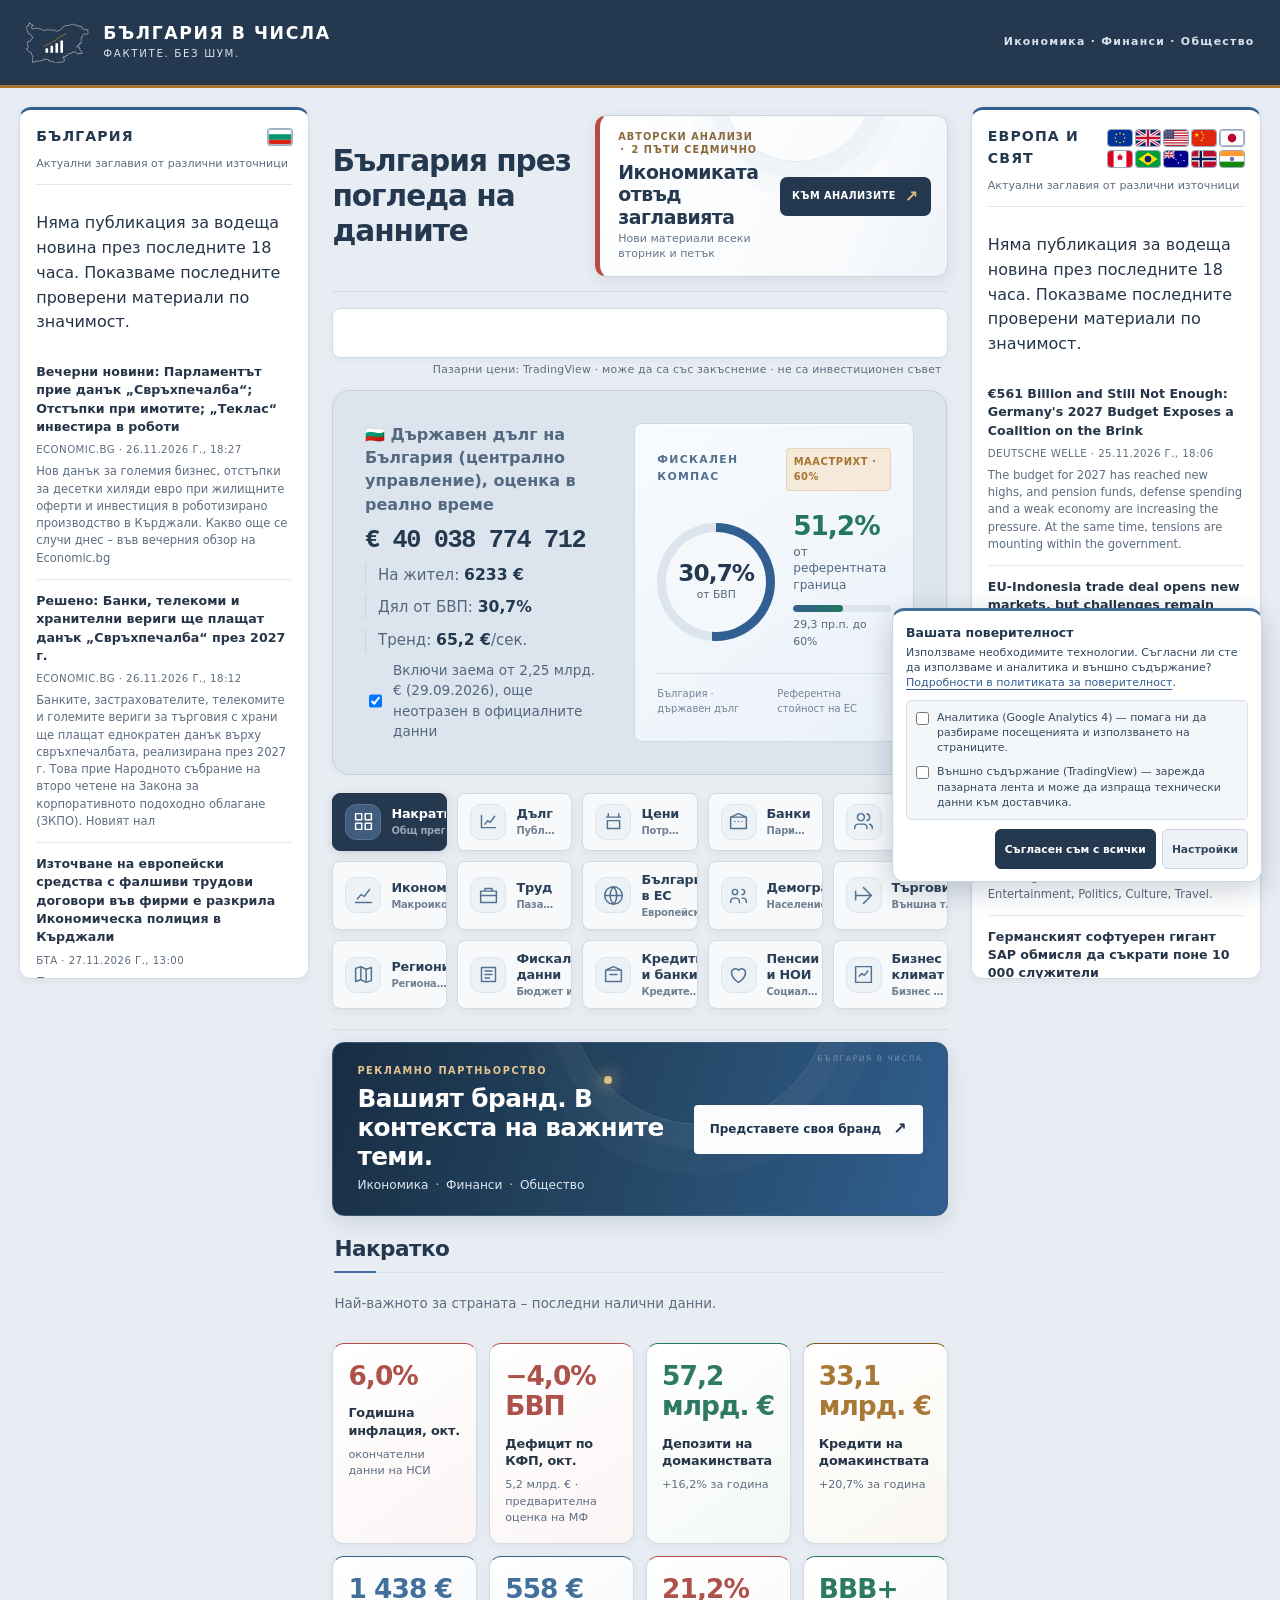
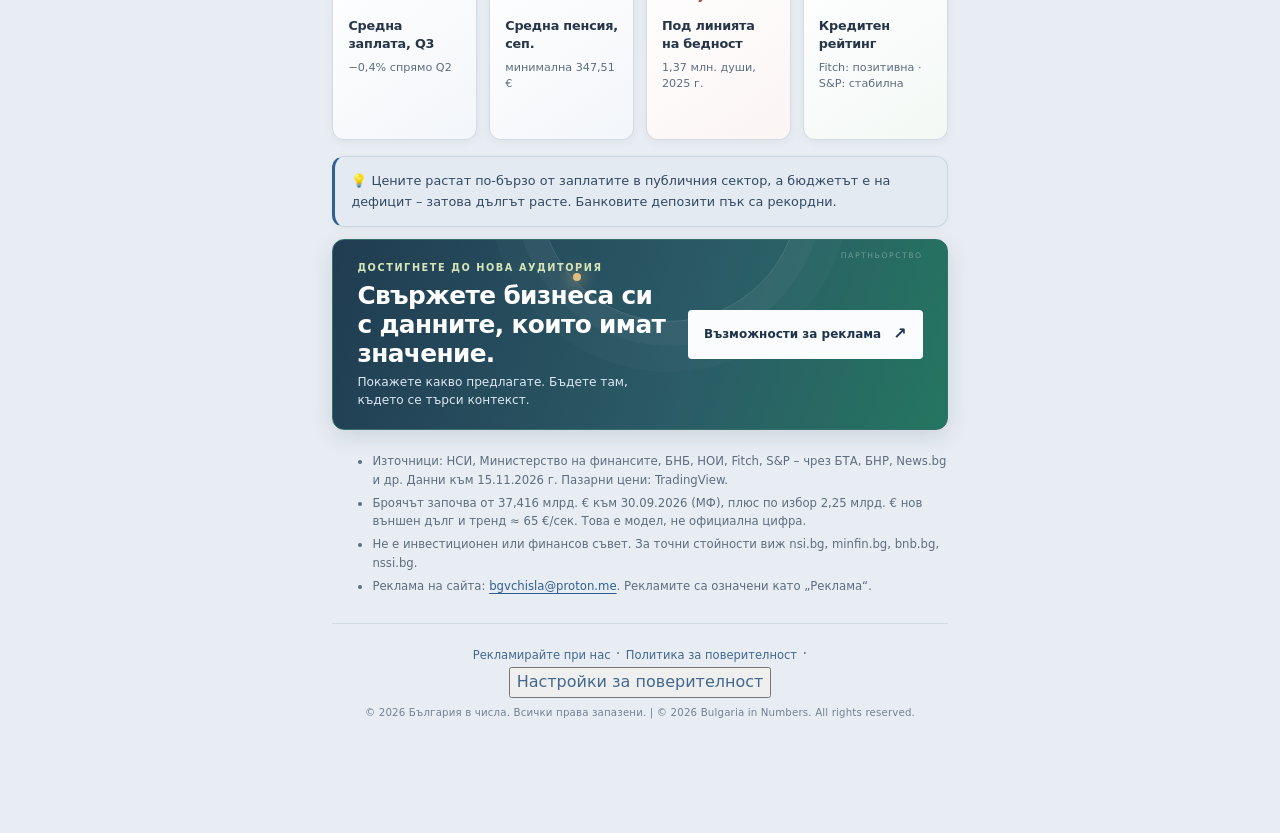
==== index.html @ 3cde9e62 "Link the full labour-market resource from the homepage" ====
<!DOCTYPE html>
<html lang="bg">
<head>
<meta charset="utf-8">
<meta name="viewport" content="width=device-width, initial-scale=1, viewport-fit=cover">
<title>България в числа | България през погледа на данните</title>
<meta name="description" content="България през погледа на данните. Икономика, финанси и общество — официални данни, тенденции и контекст.">
<meta name="robots" content="index, follow, max-image-preview:large">
<link rel="canonical" href="https://bgvchisla.com/">
<link rel="icon" type="image/svg+xml" href="/assets/favicon.svg">
<meta name="theme-color" content="#24384f">
<meta property="og:type" content="website">
<meta property="og:locale" content="bg_BG">
<meta property="og:site_name" content="България в числа">
<meta property="og:title" content="България през погледа на данните">
<meta property="og:description" content="Икономика · Финанси · Общество">
<meta property="og:url" content="https://bgvchisla.com/">
<meta name="twitter:card" content="summary">
<script type="application/ld+json">
{
  "@context": "https://schema.org",
  "@graph": [
    {
      "@type": "Organization",
      "@id": "https://bgvchisla.com/#organization",
      "name": "България в числа",
      "url": "https://bgvchisla.com/",
      "description": "Фактите. Без шум. Данни, тенденции и контекст за България."
    },
    {
      "@type": "WebSite",
      "@id": "https://bgvchisla.com/#website",
      "url": "https://bgvchisla.com/",
      "name": "България в числа",
      "description": "Фактите. Без шум. Данни, тенденции и контекст за България.",
      "inLanguage": "bg-BG",
      "publisher": {
        "@id": "https://bgvchisla.com/#organization"
      }
    },
    {
      "@type": "WebPage",
      "@id": "https://bgvchisla.com/#webpage",
      "url": "https://bgvchisla.com/",
      "name": "България през погледа на данните",
      "description": "Актуални данни за държавния дълг, бюджета, инфлацията, банките, доходите, пенсиите и демографията на България.",
      "inLanguage": "bg-BG",
      "isPartOf": {
        "@id": "https://bgvchisla.com/#website"
      }
    }
  ]
}
</script>
<style>
:root{--bg:#f5f6f8;--card:#fff;--tx:#14181f;--mu:#667085;--ac:#d92d20;--gr:#039855;--bl:#2f5bea;--am:#dc6803;--bd:#e4e7ec;box-sizing:border-box;padding-top:env(safe-area-inset-top,0px);padding-bottom:env(safe-area-inset-bottom,0px);color-scheme:light}
*{box-sizing:border-box}
html{scroll-padding-top:env(safe-area-inset-top,0px)}
body{margin:0;background:var(--bg);color:var(--tx);font-family:system-ui,-apple-system,"Segoe UI",Roboto,sans-serif;line-height:1.45}
body::before{content:"";position:fixed;inset:0 0 auto;height:env(safe-area-inset-top,0px);background:var(--bg);z-index:10}
main{max-width:1120px;margin:0 auto;padding:14px 14px 48px}
.hero{background:var(--card);border:1px solid var(--bd);border-radius:20px;padding:20px 14px;text-align:center}
.hero small{color:var(--mu);font-size:.8rem}
.hero .n{font-family:ui-monospace,Menlo,Consolas,monospace;font-size:clamp(1.6rem,8.5vw,4rem);font-weight:700;color:var(--ac);font-variant-numeric:tabular-nums;margin:6px 0;word-break:break-all}
.hero .r{display:flex;justify-content:center;gap:18px;flex-wrap:wrap;font-size:.8rem;color:var(--mu)}
.hero .r b{color:var(--tx)}
label.sw{display:flex;gap:8px;font-size:.74rem;color:var(--mu);margin-top:10px;text-align:left;justify-content:center}
nav{position:sticky;top:env(safe-area-inset-top,0px);z-index:11;background:var(--bg);padding:10px 0;display:flex;gap:6px;overflow-x:auto}
nav button{flex:1;min-width:max-content;border:1px solid var(--bd);background:var(--card);color:var(--mu);padding:9px 14px;border-radius:999px;font:inherit;font-size:.86rem;font-weight:600;cursor:pointer}
nav button.on{background:var(--tx);color:var(--bg);border-color:var(--tx)}
section{display:none}section.on{display:block}
h2{font-size:1.05rem;margin:20px 2px 4px}
p.h{color:var(--mu);font-size:.82rem;margin:0 2px 10px}
.g{display:grid;grid-template-columns:1fr 1fr;gap:10px}
.c{background:var(--card);border:1px solid var(--bd);border-radius:16px;padding:14px 12px}
.c .n{font-size:clamp(1.15rem,5.4vw,1.55rem);font-weight:750;font-variant-numeric:tabular-nums;line-height:1.15}
.c .l{font-size:.78rem;margin-top:5px}
.c .s{font-size:.68rem;color:var(--mu);margin-top:2px}
.ac .n{color:var(--ac)}.gr .n{color:var(--gr)}.bl .n{color:var(--bl)}.am .n{color:var(--am)}
.box{background:var(--card);border:1px solid var(--bd);border-radius:16px;padding:14px 12px;margin-top:10px}
.box h3{font-size:.86rem;margin:0 0 10px}
.hb{display:grid;grid-template-columns:minmax(90px,34%) 1fr auto;gap:8px;align-items:center;font-size:.78rem;margin:8px 0}
.hb .t{height:12px;background:var(--bd);border-radius:6px;overflow:hidden}
.hb .t i{display:block;height:100%;border-radius:6px}
.hb b{font-variant-numeric:tabular-nums;font-size:.78rem}
svg{width:100%;height:auto;display:block}
svg text{fill:var(--mu);font-size:11px;font-family:inherit}
.ln{fill:none;stroke-width:2.5}.ax{stroke:var(--bd);stroke-width:1}
.tw{overflow-x:auto}
table{border-collapse:collapse;width:100%;min-width:430px;font-size:.78rem;font-variant-numeric:tabular-nums}
th,td{padding:7px 6px;text-align:right;border-bottom:1px solid var(--bd);white-space:nowrap}
th:first-child,td:first-child{text-align:left}th{color:var(--mu);font-weight:600;font-size:.7rem}
tr:last-child td{border:0}
.up{color:var(--ac)}.dn{color:var(--gr)}
.don{display:flex;gap:16px;align-items:center}
.ring{width:112px;height:112px;border-radius:50%;flex:none;display:grid;place-items:center}
.ring span{background:var(--card);width:80px;height:80px;border-radius:50%;display:grid;place-items:center;font-weight:750;font-size:1.15rem}
.lg{font-size:.8rem;display:grid;gap:6px}
.dot{display:inline-block;width:9px;height:9px;border-radius:50%;margin-right:6px}
.tip{background:color-mix(in srgb,var(--bl) 10%,var(--card));border:1px solid var(--bd);border-radius:14px;padding:11px 12px;font-size:.8rem;margin-top:10px}
.src{color:var(--mu);font-size:.72rem;margin-top:22px}
.src li{margin:4px 0}
.mt{margin-top:10px}
.ad{margin:12px 0;text-align:center}.ad>small{display:block;max-width:980px;margin:0 auto 5px;text-align:left;font-size:.59rem;font-weight:750;color:var(--mu);letter-spacing:.12em;text-transform:uppercase}.ad>a{display:flex;align-items:center;justify-content:center;width:100%;max-width:980px;min-height:76px;margin:0 auto;border-radius:10px;border:1px solid var(--bd);background:var(--card);color:var(--mu);font-size:.82rem;text-decoration:none;padding:6px;overflow:hidden;transition:transform .22s ease,box-shadow .22s ease,border-color .22s ease}.ad>a:hover{transform:translateY(-2px);box-shadow:0 8px 20px #24384f14;border-color:#9aafc5}.ad>a:focus-visible{outline:3px solid var(--am);outline-offset:3px}.ad>a.f{border:0;padding:0;min-height:0}.ad img{display:block;width:100%;height:auto}.ad-motion{position:relative;isolation:isolate;overflow:hidden;max-width:980px;min-height:112px;margin:0 auto;padding:20px 24px;display:flex;align-items:center;justify-content:space-between;gap:20px;text-align:left;border:1px solid #385775;border-radius:12px;background:linear-gradient(108deg,#182d43 0%,#254866 52%,#315f91 100%);color:#fff;box-shadow:0 7px 22px rgba(26,48,72,.13)}.ad-motion-copy{position:relative;z-index:2;display:grid;gap:6px;max-width:660px}.ad-motion .ad-kicker{font-size:.61rem;font-weight:850;letter-spacing:.16em;color:#e4c38e}.ad-motion-copy strong{font-size:clamp(1.05rem,2.25vw,1.55rem);font-weight:800;line-height:1.17;letter-spacing:-.025em;color:#fff}.ad-motion .ad-sub{font-size:.76rem;line-height:1.45;color:#dce7f1}.ad-motion .ad-sub i{font-style:normal;color:#e4c38e;padding:0 3px}.ad-motion-cta{position:relative;z-index:3;flex:none;display:inline-flex;align-items:center;gap:12px;padding:12px 16px;border-radius:7px;background:#e0bd82;color:#1d344b!important;text-decoration:none;font-size:.75rem;font-weight:850;white-space:nowrap;transition:transform .2s ease,background .2s ease,box-shadow .2s ease}.ad-motion-cta:hover{transform:translateY(-2px);background:#f0d4a5;box-shadow:0 5px 16px #08182755}.ad-motion-cta b{font-size:1rem}.ad-motion-tag{position:absolute;right:24px;top:10px;font-size:.48rem;letter-spacing:.2em;color:#ffffff55}.ad-orbit{position:absolute;z-index:0;width:260px;height:260px;right:19%;top:-178px;border:1px solid #ffffff24;border-radius:50%;box-shadow:0 0 0 24px #ffffff08,0 0 0 50px #ffffff05;animation:ad-orbit 18s linear infinite}.ad-orbit:after{content:"";position:absolute;width:8px;height:8px;left:33px;bottom:40px;border-radius:50%;background:#e0bd82;box-shadow:0 0 15px 4px #e0bd8266}.ad-sweep{position:absolute;z-index:1;top:-40%;bottom:-40%;left:-35%;width:18%;transform:skewX(-22deg);background:linear-gradient(90deg,transparent,#ffffff0c,transparent);animation:ad-sweep 8s ease-in-out infinite}.ad-motion-alt{background:linear-gradient(108deg,#203c51 0%,#2b5b67 58%,#24765f 100%);border-color:#376f6d}.ad-motion-alt .ad-orbit{right:24%;animation-duration:22s}.ad-motion-alt .ad-kicker{color:#d6e5b9}@keyframes ad-orbit{to{transform:rotate(360deg)}}@keyframes ad-sweep{0%,18%{left:-35%}65%,100%{left:125%}}@media(max-width:639px){.ad-motion{min-height:0;padding:17px 16px;display:grid;gap:13px}.ad-motion-copy{gap:7px}.ad-motion-copy strong{font-size:1.13rem;max-width:34ch}.ad-motion-cta{justify-self:start;padding:11px 13px}.ad-motion-tag{right:14px;top:8px;font-size:.42rem}.ad-orbit{right:-95px;top:-185px}}@media(prefers-reduced-motion:reduce){.ad-orbit,.ad-sweep{animation:none!important}.ad-motion-cta{transition:none!important}}.ad-fallback{max-width:980px;min-height:76px;margin:0 auto;padding:12px 18px;display:flex;align-items:center;justify-content:space-between;gap:16px;text-align:left;border:1px solid #c7d4e2;border-radius:10px;background:linear-gradient(105deg,#24384f,#315f91);color:#fff}.ad-fallback .ad-kicker{display:block;font-size:.58rem;font-weight:800;letter-spacing:.13em;color:#e0bd82}.ad-fallback strong{font-size:clamp(.84rem,1.8vw,1.08rem);line-height:1.25}.ad-fallback a{flex:none;padding:10px 13px;border-radius:7px;background:#d8b477;color:#24384f;text-decoration:none;font-size:.73rem;font-weight:800}.ad-fallback a:focus-visible{outline:3px solid #fff;outline-offset:3px}.ad-placeholder{position:relative;isolation:isolate;display:grid!important;grid-template-columns:minmax(0,1fr) auto;gap:18px;align-items:center;text-align:left;min-height:126px!important;padding:22px 28px!important;border:1px solid #c7d4e2!important;border-radius:14px!important;background:linear-gradient(112deg,#24384f 0%,#315f91 72%,#416f9d 100%)!important;color:#fff!important;box-shadow:0 8px 24px #24384f16}.ad-placeholder:before{content:"";position:absolute;z-index:-1;width:210px;height:210px;right:18%;top:-112px;border:1px solid #ffffff25;border-radius:50%;box-shadow:0 0 0 24px #ffffff08,0 0 0 48px #ffffff06}.ad-copy{display:grid;gap:7px;max-width:680px}.ad-kicker{font-size:.64rem;font-weight:800;letter-spacing:.14em;text-transform:uppercase;color:#d9bb88}.ad-title{font-size:clamp(1.02rem,2.4vw,1.48rem);line-height:1.2;font-weight:800;letter-spacing:-.025em;color:#fff}.ad-description{font-size:.8rem;line-height:1.5;color:#e1e9f2}.ad-cta{display:inline-flex;align-items:center;justify-content:center;gap:9px;min-height:42px;padding:0 17px;border-radius:7px;background:#d8b477;color:#24384f;font-size:.76rem;font-weight:800;white-space:nowrap;transition:background .2s ease,transform .2s ease}.ad-placeholder:hover .ad-cta{background:#edcf9c;transform:translateX(2px)}.ad-cta:after{content:"→";font-size:1.05rem}.ad-placeholder:hover:before{transform:scale(1.08);transition:transform .5s ease}@media(max-width:639px){.ad{margin:10px 0}.ad-fallback{min-height:0;padding:12px;display:grid;grid-template-columns:1fr;gap:8px}.ad-fallback a{justify-self:start}.ad-placeholder{grid-template-columns:1fr;gap:13px;min-height:0!important;padding:19px 17px!important}.ad-cta{justify-self:start}.ad-placeholder:before{right:-70px;top:-140px}}@media(prefers-reduced-motion:reduce){.ad>a,.ad-cta,.ad-placeholder:before{transition:none!important}.ad>a:hover{transform:none}}
#mk{margin:0 0 12px}
#mk-tape{border:1px solid var(--bd);border-radius:14px;background:var(--card);overflow:hidden;min-height:50px}
#mk-tape .tradingview-widget-container{margin:0}
#mk-note{font-size:.66rem;color:var(--mu);margin:4px 6px 0;text-align:right}
@media (min-width:640px){.g{grid-template-columns:repeat(3,1fr)}.hero{padding:28px 20px}.c{padding:16px 14px}}
@media (min-width:960px){main{padding:24px 24px 64px}.g{grid-template-columns:repeat(4,1fr);gap:14px}#k1,#k4{grid-template-columns:repeat(3,1fr)}nav{justify-content:center}nav button{flex:none;padding:10px 22px}h2{font-size:1.25rem}section.on{display:grid;grid-template-columns:1fr 1fr;gap:14px;align-items:start}section.on>h2,section.on>p.h,section.on>.g,section.on>.tip,section.on>.src,section.on>.wide,section.on>.box.tw{grid-column:1/-1}section.on>.box,section.on>.tip,section.on>.mt{margin-top:0}}

/* Новинарски колони */
.dashboard-grid{display:grid;grid-template-columns:minmax(210px,1fr) minmax(620px,1120px) minmax(210px,1fr);gap:14px;align-items:start;max-width:1720px;margin:0 auto;padding:14px}
#site-content{min-width:0}
.news-panel{background:var(--card);border:1px solid var(--bd);border-radius:16px;padding:12px;min-width:0}
.news-panel h2{margin:2px 0 4px;font-size:1rem}
.news-intro,.news-updated{font-size:.7rem;color:var(--mu);margin:0 0 10px}
.news-list{display:grid;gap:10px}
.news-item{border-bottom:1px solid var(--bd);padding:0 0 10px}
.news-item:last-child{border:0;padding-bottom:0}
.news-item a{color:var(--tx);font-size:.82rem;font-weight:650;text-decoration:none}
.news-item a:hover{text-decoration:underline}
.news-meta{font-size:.66rem;color:var(--mu);margin-top:4px}
.news-summary{font-size:.73rem;color:var(--mu);margin:5px 0 0}
.news-empty{font-size:.78rem;color:var(--mu)}
#news-mobile{display:block}
@media(max-width:1199px){.dashboard-grid{display:block;max-width:1120px;padding:0 14px}.news-side{display:none}#news-mobile{display:block}.news-panel{margin:12px 0}}
@media(min-width:1200px){main{max-width:none;margin:0;padding:0}.dashboard-grid{padding-top:14px}.news-panel{position:sticky;top:12px;max-height:calc(100vh - 24px);overflow:auto}#site-content main{max-width:1120px;margin:0 auto;padding:0 14px 48px}}

/* Редизайн: балансирана светла редакционна палитра */
:root{--bg:#f4f6f8;--card:#fff;--tx:#263445;--mu:#718096;--ac:#bd514b;--gr:#32866a;--bl:#58779e;--am:#b58a4c;--bd:#e1e6eb}
body{background:#f4f6f8;color:var(--tx);font-family:Inter,ui-sans-serif,system-ui,-apple-system,"Segoe UI",sans-serif}
.dashboard-grid{max-width:1900px;grid-template-columns:minmax(245px,290px) minmax(620px,1120px) minmax(245px,290px);gap:22px;padding:0 22px 36px}
.masthead{grid-column:1/-1;display:flex;align-items:center;justify-content:space-between;gap:16px;padding:17px 24px;margin:0 -22px;background:#e7edf3;color:#26384d;border-bottom:2px solid #bd514b}
.masthead-brand{display:flex;align-items:center;gap:12px}
.brand-mark{display:grid;place-items:center;width:42px;height:42px;border:1px solid #c5d0dc;border-radius:8px;color:#31465e;font-family:Georgia,serif;font-size:1.8rem;font-weight:700}
.masthead-brand strong{display:block;font-size:.94rem;letter-spacing:.14em}
.masthead-brand small{display:block;color:#718096;font-size:.62rem;letter-spacing:.17em;margin-top:3px}
.masthead-note{font-size:.68rem;letter-spacing:.18em;color:#718096;font-weight:700}
#site-content main{max-width:1120px;padding:0 4px 54px}
#mk-tape{border-radius:4px;border-color:#d7dee8;box-shadow:0 1px 2px #1522380a}
#mk-note{letter-spacing:.02em}
.hero{border:0;border-radius:5px;background:#e8eef4;color:#26384d;padding:30px 24px;text-align:left;box-shadow:0 3px 12px #25364b0a;border:1px solid #dce4ec}
.hero small,.hero .r{color:#687b91}
.hero .r b{color:#26384d}
.hero .n{color:#26384d;font-size:clamp(2.1rem,5vw,3.7rem);letter-spacing:-.045em;margin:12px 0}
.hero .r{justify-content:flex-start;gap:24px}
.hero .r span{border-left:1px solid #c8d3df;padding-left:12px}
label.sw{justify-content:flex-start;color:#687b91}
nav{background:#f4f6f8;border-bottom:1px solid #e1e6eb;padding:12px 0 10px}
nav button{border-radius:4px;background:transparent;border-color:transparent;color:#58677b;padding:10px 15px}
nav button.on{background:#dce6ef;color:#2c435d;border-color:#cbd7e3}
h2{font-size:1.18rem;letter-spacing:-.02em;color:#344b65}
section.on{gap:16px}
.c,.box,.tip{border-radius:5px;box-shadow:0 2px 8px #15223808}
.c{padding:17px 15px;border-color:#e1e6ed}
.c .n{letter-spacing:-.035em}
.box{padding:17px 16px;border-color:#e1e6ed}
.box h3{font-size:.9rem;color:#25364c}
.tip{border-left:3px solid var(--bl);background:#edf2f6;border-color:#dce5ed}
.ad a{border-radius:4px}
.news-panel{border:0;border-top:3px solid #8da2b8;border-radius:4px;padding:17px 16px;background:#fff;box-shadow:0 4px 16px #1522380a}
.news-panel h2{font-size:.88rem;text-transform:uppercase;letter-spacing:.12em;color:#344b65;margin:0 0 7px}
.news-intro{border-bottom:1px solid #e2e7ed;padding-bottom:12px;font-size:.69rem}
.news-list{gap:0}
.news-item{padding:12px 0;border-bottom:1px solid #e8ecf1}
.news-item:first-child{padding-top:5px}
.news-item:first-child a{font-size:.94rem;line-height:1.35;font-weight:750;color:#14243a}
.news-item a{display:block;font-size:.79rem;line-height:1.45;font-weight:650;color:#26364b}
.news-item a:hover{color:#a94b46;text-decoration:none}
.news-meta{font-size:.64rem;text-transform:uppercase;letter-spacing:.04em;color:#8290a2;margin-top:6px}
.news-summary{font-size:.72rem;line-height:1.5}
.news-panel .news-item.news-lead:before{content:"ВОДЕЩА НОВИНА";display:block;color:#b12f2b;font-size:.57rem;font-weight:800;letter-spacing:.13em;margin:0 0 6px}
.src{line-height:1.6}
@media(min-width:1200px){
 .dashboard-grid{align-items:start}
 .news-panel{top:14px;max-height:calc(100vh - 28px);overflow:auto}
 #site-content main{padding:0 4px 54px}
}
@media(max-width:1199px){
 .dashboard-grid{padding:0 14px 28px}
 .masthead{margin:0 -14px;padding:15px 18px}
 .news-panel{margin:12px 0}
 #site-content main{padding:0 0 36px}
}
@media(max-width:639px){
 .masthead{padding:12px 14px}
 .masthead-brand strong{font-size:.78rem}
 .masthead-brand small{font-size:.53rem}
 .masthead-note{display:none}
 .hero{padding:22px 17px}
 .hero .r{gap:10px 16px}
 .hero .r span{font-size:.72rem}
 nav{gap:4px}
 nav button{padding:9px 12px;font-size:.8rem}
 .news-panel{padding:14px}
}


/* Финална балансирана палитра: средни графитено-сини тонове */
:root{
 --bg:#e9edf2;
 --card:#f7f9fb;
 --tx:#263548;
 --mu:#64758a;
 --ac:#b94f4a;
 --gr:#287b62;
 --bl:#496f9b;
 --am:#a97835;
 --bd:#d2dae4;
 color-scheme:light;
}
body{background:var(--bg);color:var(--tx)}
nav{background:var(--bg);border-bottom-color:#d2dae4}
nav button{background:#e2e8ef;color:#52647a;border-color:#d0d9e4}
nav button.on{background:#34485f;color:#f7f9fb;border-color:#34485f}
.masthead{background:#dbe3ec;color:#26384d;border-bottom-color:#a94e4a}
.brand-mark{background:#e8edf3;border-color:#b9c6d4;color:#344b65}
.hero{background:#dfe7ef;border-color:#c8d3df;color:#26384d}
.hero small,.hero .r,label.sw{color:#5e7188}
.hero .n{color:#263f5b}
.hero .r b{color:#26384d}
.c{background:#f0f3f7;border-color:#d4dce6;box-shadow:0 2px 7px #26384b12}
.box{background:#f7f9fb;border-color:#d4dce6;box-shadow:0 2px 7px #26384b10}
.tip{background:#e4ebf2;border-color:#cbd6e2;color:#34485f}
.news-panel{background:#f1f4f7;border:1px solid #d0d9e3;border-top:3px solid #7188a2;box-shadow:0 3px 12px #26384b12}
.news-item{border-bottom-color:#d9e0e8}
.news-item:first-child a{color:#1f3045}
.news-item a{color:#2c4057}
.news-item a:hover{color:#a3413d}
.news-meta,.news-intro,.news-updated{color:#66788d}
#mk-tape{background:#f7f9fb;border-color:#cbd5e0}
.ad a{background:#f7f9fb;border-color:#cbd5e0}
.ring span{background:#f7f9fb}
@media(max-width:1199px){
 .news-panel{background:#f1f4f7}
}


/* Професионална редакционна палитра */
:root{
 --bg:#e8edf3;
 --card:#ffffff;
 --tx:#1f2d3d;
 --mu:#66778b;
 --ac:#b64b45;
 --gr:#24765f;
 --bl:#315f91;
 --am:#a8732e;
 --bd:#d5dee8;
 color-scheme:light;
}
body{background:var(--bg);color:var(--tx)}
.dashboard-grid{background:#e8edf3}
.masthead{background:#24384f;color:#f4f7fb;border-bottom:3px solid #a8732e}
.brand-mark{background:#f4f7fb;color:#24384f;border-color:#d8e0e9}
.masthead-brand small,.masthead-note{color:#c4d0de}
.hero{background:linear-gradient(135deg,#f9fbfd 0%,#e5edf5 100%);border:1px solid #cbd7e4;box-shadow:0 5px 18px #24384f12}
.hero .n{color:#203b5d}
nav{background:var(--bg);border-bottom-color:#cbd5e0}
nav button{background:#f7f9fc;color:#50647c;border:1px solid #cbd6e2}
nav button.on{background:#24384f;color:#fff;border-color:#24384f}
.c{background:#fff;border:1px solid #d7e0e9;box-shadow:0 3px 10px #24384f0d}
.box{background:#fbfcfe;border:1px solid #d5dee8;box-shadow:0 3px 10px #24384f0b}
.tip{background:#edf3f8;border:1px solid #d0dce8;border-left:4px solid #52799f;color:#334b64}
.news-panel{background:#fff;border:1px solid #d2dce7;border-top:4px solid #52799f;box-shadow:0 5px 18px #24384f12}
.news-panel h2{color:#24384f}
.news-item{border-bottom-color:#e5eaf0}
.news-item:first-child a{color:#172b43}
.news-item a{color:#2b4058}
.news-item a:hover{color:#a33f3a}
.news-meta,.news-intro,.news-updated{color:#718196}
.ad a{background:#fbfcfe;border-color:#cbd6e2;color:#687b90}
#mk-tape{background:#fff;border-color:#cbd6e2;box-shadow:0 2px 8px #24384f0d}
.ring span{background:#fff}
.news-heading{display:flex;align-items:center;justify-content:space-between;gap:10px}
.news-heading .flag{font-size:1.15rem;line-height:1;flex:none}
.flag-group{display:flex;align-items:center;gap:5px;white-space:nowrap;flex:none}
.flag-group span{font-size:1.02rem;line-height:1;display:inline-block}
.news-heading-mobile{margin-top:18px!important}
@media(max-width:639px){
 .flag-group{gap:4px}
 .flag-group span{font-size:.94rem}
 .news-heading .flag{font-size:1.08rem}
}


.flag-icon{display:inline-flex;align-items:center;justify-content:center;flex:none;width:24px;height:16px;line-height:0}
.flag-icon svg{display:block;width:24px;height:16px;border-radius:3px;box-shadow:0 0 0 1px #9aa9bc,0 1px 2px #172b4318;background:#f1f4f8}.flag-icon[title="Япония"] svg,.flag-icon[title="България"] svg{outline:1px solid #aeb9c8;outline-offset:-1px}
.flag-group{display:flex;align-items:center;gap:5px;white-space:nowrap;flex:none}
@media(max-width:639px){.flag-icon,.flag-icon svg{width:21px;height:14px}.flag-group{gap:4px}}


/* Флаговете при „Европа и свят“ в два подравнени реда */
.news-heading .flag-group{
 display:grid;
 grid-template-columns:repeat(5,24px);
 grid-auto-rows:16px;
 justify-content:end;
 align-items:center;
 justify-items:center;
 gap:5px 4px;
 width:136px;
 white-space:normal;
 flex:none;
}
.news-heading .flag-group .flag-icon{width:24px;height:16px}
.news-heading .flag-group .flag-icon svg{width:24px;height:16px}
@media(max-width:639px){
 .news-heading .flag-group{grid-template-columns:repeat(5,21px);grid-auto-rows:14px;width:117px;gap:4px 3px}
 .news-heading .flag-group .flag-icon,.news-heading .flag-group .flag-icon svg{width:21px;height:14px}
}


.site-footer{margin:28px 0 12px;padding:16px 8px 4px;border-top:1px solid #cbd6e2;text-align:center;color:#718196}
.site-footer a{font-size:.72rem;color:#496b8e;text-decoration:none}
.site-footer a:hover{text-decoration:underline}\n.site-footer button{border:0;background:none;padding:0;color:#496b8e;font:inherit;font-size:.72rem;cursor:pointer}\n.site-footer button:hover{text-decoration:underline}\n.footer-sep{color:#a0adbb;font-size:.72rem}
.site-footer small{display:block;margin-top:7px;font-size:.64rem;letter-spacing:.015em}
.privacy-notice{position:fixed;z-index:100;left:50%;bottom:12px;transform:translateX(-50%);width:min(760px,calc(100% - 24px));display:flex;align-items:center;justify-content:space-between;gap:14px;padding:12px 14px;background:#fff;border:1px solid #cbd6e2;border-top:3px solid #52799f;border-radius:7px;box-shadow:0 8px 28px #172b4330;color:#34485f}
.privacy-notice[hidden]{display:none}
.privacy-notice p{margin:0;font-size:.75rem;line-height:1.45}
.privacy-notice a{color:#315f91;white-space:nowrap}
.privacy-actions{display:flex;align-items:center;gap:7px;flex:none}
.privacy-actions button{border:1px solid #cbd6e2;border-radius:4px;padding:7px 10px;background:#f4f7fa;color:#34485f;font:600 .72rem system-ui;cursor:pointer}
.privacy-copy{min-width:0;flex:1}
.privacy-copy>strong{display:block;font-size:.83rem;margin-bottom:4px;color:#24384f}
.privacy-actions #privacy-accept{background:#24384f;border-color:#24384f;color:#fff}
.privacy-actions #privacy-essential{background:#fff}
.privacy-actions #privacy-customize{background:#eef2f6}
.privacy-preferences{display:grid;gap:9px;margin-top:10px;padding:10px 12px;background:#f4f7fa;border:1px solid #d9e1e9;border-radius:5px}
.privacy-preferences label{display:flex;align-items:flex-start;gap:8px;font-size:.72rem;line-height:1.4}
.privacy-preferences input{margin:2px 0 0;accent-color:#24384f;flex:none}
.privacy-actions button[hidden]{display:none}
@media(max-width:639px){.privacy-notice{bottom:8px;display:block;padding:11px}.privacy-actions{justify-content:flex-end;flex-wrap:wrap;margin-top:8px}.privacy-actions button{font-size:.68rem;padding:7px 8px}.privacy-preferences{margin-top:9px}.site-footer small{font-size:.59rem}}


/* Навигация без хоризонтален плъзгач — адаптивна мрежа */
nav#nav{
  display:grid;
  grid-template-columns:repeat(5,minmax(0,1fr));
  gap:8px;
  overflow:visible;
  padding:12px 0;
  align-items:stretch;
}
nav#nav button{
  min-width:0;
  width:100%;
  flex:none;
  white-space:normal;
  overflow-wrap:anywhere;
  line-height:1.2;
  padding:11px 8px;
  border:1px solid #cbd6e2;
  border-radius:5px;
  text-align:center;
  font-size:.84rem;
}
nav#nav button.on{
  background:#24384f;
  color:#fff;
  border-color:#24384f;
}
/* Двуколонен централен блок: брояч + фискален компас */
.hero{display:grid;grid-template-columns:minmax(0,1.2fr) minmax(280px,.8fr);column-gap:clamp(18px,3vw,38px);align-items:center}
.hero>small,.hero>.n,.hero>.r,.hero>label.sw{grid-column:1}
.fiscal-compass{grid-column:2;grid-row:1 / span 4;align-self:stretch;display:flex;flex-direction:column;justify-content:center;min-width:0;padding:20px 22px;background:linear-gradient(145deg,#f8fbfe,#eaf1f8);border:1px solid #cbd7e4;border-radius:8px;box-shadow:inset 0 1px 0 #fff}
.fc-head,.fc-foot{display:flex;align-items:center;justify-content:space-between;gap:10px}
.fc-kicker{font-size:.68rem;font-weight:800;letter-spacing:.12em;color:#52708f}
.fc-status{font-size:.62rem;font-weight:750;letter-spacing:.06em;color:#a8732e;background:#f5ead9;border:1px solid #e7d5b9;border-radius:3px;padding:5px 7px}
.fc-main{display:flex;align-items:center;gap:18px;margin:22px 0}
.fc-gauge{--gauge:47.8%;width:118px;height:118px;flex:none;border-radius:50%;display:grid;place-items:center;background:conic-gradient(#315f91 var(--gauge),#dce5ee 0);position:relative}
.fc-gauge:before{content:"";position:absolute;inset:9px;border-radius:50%;background:#f5f8fb}
.fc-gauge-inner{z-index:1;display:flex;flex-direction:column;align-items:center;gap:1px}
.fc-gauge-inner strong{font-size:1.45rem;line-height:1.1;color:#24384f;letter-spacing:-.04em}
.fc-gauge-inner small{font-size:.67rem;color:#66778b}
.fc-copy{min-width:0;display:flex;flex-direction:column;gap:5px}
.fc-copy>strong{font-size:1.65rem;line-height:1;color:#24765f;letter-spacing:-.04em}
.fc-copy>span{font-size:.76rem;line-height:1.35;color:#536981}
.fc-track{height:7px;background:#dce5ee;border-radius:8px;overflow:hidden;margin-top:7px}
.fc-track i{display:block;height:100%;width:47.8%;background:linear-gradient(90deg,#315f91,#24765f);border-radius:8px}
.fc-copy>small{font-size:.68rem;color:#66778b}
.fc-foot{border-top:1px solid #d8e1ea;padding-top:12px;font-size:.62rem;color:#728399}
@media(max-width:760px){
 .hero{grid-template-columns:minmax(0,1fr);row-gap:14px}
 .hero>small,.hero>.n,.hero>.r,.hero>label.sw,.fiscal-compass{grid-column:1;grid-row:auto}
 .fiscal-compass{padding:16px}
 .fc-main{margin:16px 0}
 .fc-gauge{width:100px;height:100px}
}
/* По-компактен брояч на държавния дълг */
.hero{
  padding:18px 22px;
}
.hero .n{
  font-size:clamp(1.9rem,4.2vw,3.15rem);
  line-height:1.08;
  margin:7px 0 9px;
  letter-spacing:-.045em;
  overflow-wrap:anywhere;
}
.hero .r{
  gap:9px 20px;
  font-size:.78rem;
}
.hero .r span{
  padding-left:10px;
}
label.sw{
  margin-top:8px;
  font-size:.7rem;
  line-height:1.35;
}
@media(max-width:959px){
  nav#nav{grid-template-columns:repeat(4,minmax(0,1fr));}
}
@media(max-width:639px){
  nav#nav{
    grid-template-columns:repeat(3,minmax(0,1fr));
    gap:6px;
    padding:10px 0;
  }
  nav#nav button{
    padding:10px 5px;
    font-size:.76rem;
    min-height:42px;
  }
  .hero{padding:17px 14px}
  .hero .n{font-size:clamp(1.65rem,7.2vw,2.5rem);margin:6px 0 8px}
  .hero .r{gap:7px 12px}
  .hero .r span{padding-left:8px}
  label.sw{font-size:.66rem}
}


/* Финален визуален слой — съдържанието и горният блок остават непроменени */
:root{--ui-ink:#24364b;--ui-muted:#65778c;--ui-border:#d9e1e9;--ui-surface:#fff;--ui-surface-soft:#f5f8fb;--ui-blue:#426f9b;--ui-green:#2d7963;--ui-red:#ad514b;--ui-amber:#a87836}
#site-content section.on{row-gap:16px}
#site-content section>h2{color:var(--ui-ink);font-size:1.22rem;font-weight:750;letter-spacing:-.025em;line-height:1.25;margin:22px 2px 0;padding:0 0 9px;border-bottom:1px solid var(--ui-border);position:relative}
#site-content section>h2:after{content:"";position:absolute;left:0;bottom:-1px;width:42px;height:2px;background:var(--ui-blue)}
#site-content p.h{color:var(--ui-muted);font-size:.84rem;line-height:1.55;margin:0 2px 2px}
#site-content .g{gap:12px}
#site-content .c{background:var(--ui-surface);border:1px solid var(--ui-border);border-radius:9px;padding:16px 16px 15px;box-shadow:0 2px 7px rgba(31,50,72,.045);transition:border-color .18s ease,box-shadow .18s ease,transform .18s ease}
#site-content .c .n{color:var(--ui-ink);font-weight:760;letter-spacing:-.035em}
#site-content .c.ac .n{color:var(--ui-red)}
#site-content .c.gr .n{color:var(--ui-green)}
#site-content .c.bl .n{color:var(--ui-blue)}
#site-content .c.am .n{color:var(--ui-amber)}
#site-content .c .l{color:#40546b;font-weight:600;line-height:1.4}
#site-content .c .s{color:var(--ui-muted);line-height:1.45}
#site-content .box{background:var(--ui-surface);border:1px solid var(--ui-border);border-radius:10px;padding:18px;margin-top:0;box-shadow:0 2px 8px rgba(31,50,72,.04)}
#site-content .box h3{color:var(--ui-ink);font-size:.91rem;font-weight:720;line-height:1.35;margin:0 0 13px}
#site-content .hb{gap:10px;margin:11px 0;color:#43566c}
#site-content .hb .t{height:10px;background:#e9eef3;border-radius:99px}
#site-content .hb .t i{border-radius:99px}
#site-content .hb b{color:var(--ui-ink);font-weight:700}
#site-content .tip{background:#f0f5f9;border:1px solid #dce6ee;border-left:3px solid var(--ui-blue);border-radius:8px;color:#40566d;padding:13px 15px;line-height:1.6}
#site-content .src{color:var(--ui-muted);font-size:.72rem;line-height:1.65}
#site-content .tw{border:1px solid var(--ui-border);border-radius:8px;background:var(--ui-surface)}
#site-content table{font-size:.78rem;min-width:430px}
#site-content th{background:#f3f6f9;color:#52677e;font-size:.69rem;font-weight:750;letter-spacing:.035em;text-transform:uppercase;padding:10px 9px}
#site-content td{padding:9px;color:#344a61;border-bottom:1px solid #e9eef3}
#site-content tbody tr:nth-child(even){background:#f8fafc}
#site-content tbody tr:hover{background:#f0f5f9}
#site-content details{border:1px solid var(--ui-border);border-radius:8px;background:#f8fafc;padding:10px 12px;margin-top:12px}
#site-content details summary{color:#365a7e;font-size:.78rem;font-weight:700;cursor:pointer;list-style:none;display:flex;align-items:center;justify-content:space-between;gap:12px}
#site-content details summary::-webkit-details-marker{display:none}
#site-content details summary:after{content:"＋";font-size:1rem;color:var(--ui-blue)}
#site-content details[open] summary:after{content:"−"}
#site-content details .tw{margin-top:10px}
#site-content svg{overflow:visible}
#site-content svg text{fill:#66798e;font-size:11px}
#site-content svg .ax{stroke:#dce4ec}
#site-content .ring{box-shadow:inset 0 0 0 1px #dce4ec}
#site-content .ring span{color:var(--ui-ink);background:#fff}
#site-content nav#nav{gap:9px;padding:14px 0 13px;border-bottom:1px solid var(--ui-border)}
#site-content nav#nav button{background:#f8fafc;color:#50647a;border:1px solid #d5dee8;border-radius:7px;min-height:44px;font-weight:650;letter-spacing:-.01em;box-shadow:0 1px 2px rgba(31,50,72,.035);transition:background .16s ease,border-color .16s ease,color .16s ease,box-shadow .16s ease}
#site-content nav#nav button.on{background:#263f5a;color:#fff;border-color:#263f5a;box-shadow:0 2px 6px rgba(38,63,90,.16)}
#site-content nav#nav button:focus-visible,#site-content button:focus-visible,#site-content a:focus-visible,#site-content summary:focus-visible{outline:3px solid rgba(66,111,155,.35);outline-offset:2px}
.news-panel{border-color:#d9e1e9;border-top-color:#6684a3;box-shadow:0 3px 12px rgba(31,50,72,.055)}
.news-item a{color:#293e55}
.news-item a:hover{color:#a64d48}
.news-meta,.news-intro,.news-updated{color:#718197}
.site-footer{color:#728196}
.site-footer a,.site-footer button{color:#42688f}
.privacy-notice{border-color:#d6e0e9;border-top-color:#426f9b;box-shadow:0 10px 30px rgba(25,43,63,.16)}
.privacy-actions button{border-radius:6px}
/* Компактен банер за поверителност — фиксиран долу вдясно */
.privacy-notice{left:auto;right:18px;bottom:18px;transform:none;width:min(370px,calc(100% - 36px));display:block;padding:12px 13px;border:1px solid #cbd6e2;border-top:3px solid #426f9b;border-radius:9px;box-shadow:0 8px 28px rgba(23,43,67,.22)}
.privacy-copy>strong{font-size:.78rem;margin-bottom:3px}
.privacy-copy p{font-size:.69rem;line-height:1.38;margin:0}
.privacy-copy p a{white-space:normal}
.privacy-actions{display:flex;justify-content:flex-end;flex-wrap:wrap;gap:6px;margin-top:9px}
.privacy-actions button{font-size:.67rem;padding:6px 9px;white-space:nowrap}
.privacy-preferences{margin-top:9px;padding:9px}
.privacy-preferences label{font-size:.68rem}
@media(max-width:639px){.privacy-notice{left:auto;right:10px;bottom:10px;transform:none;width:min(370px,calc(100% - 20px));padding:10px 11px}.privacy-actions{justify-content:flex-end;margin-top:8px}.privacy-actions button{font-size:.65rem;padding:6px 8px}}
@media(hover:hover){#site-content .c:hover{border-color:#c5d3e0;box-shadow:0 5px 14px rgba(31,50,72,.075);transform:translateY(-1px)}#site-content .box:hover{border-color:#d0dbe5}#site-content nav#nav button:not(.on):hover{background:#edf3f8;border-color:#bfcfdd;color:#2c4c6c}}
@media(min-width:960px){#site-content section.on{column-gap:16px;row-gap:16px}#site-content section.on>.box{min-width:0}}
@media(max-width:639px){#site-content section>h2{font-size:1.1rem;margin-top:18px}#site-content .g{gap:9px}#site-content .c{padding:13px 12px}#site-content .c .n{font-size:clamp(1.05rem,4.8vw,1.4rem)}#site-content .box{padding:14px 12px}#site-content .hb{grid-template-columns:minmax(86px,32%) 1fr auto;gap:7px;font-size:.72rem}#site-content nav#nav button{min-height:43px;padding:9px 5px;font-size:.74rem}#site-content .tip{font-size:.77rem;padding:11px 12px}}
@media(prefers-reduced-motion:reduce){#site-content .c,#site-content nav#nav button{transition:none}#site-content .c:hover{transform:none}}


/* По-ясна типография и по-жив визуален ритъм за таблото „Накратко“ */
#k0{gap:16px}
#k0 .c{
  position:relative;
  overflow:hidden;
  min-height:184px;
  padding:23px 21px 21px;
  border:1px solid #d3dce7;
  border-top:4px solid #8295aa;
  border-radius:13px;
  background:linear-gradient(145deg,#fff 0%,#f7f9fc 100%);
  box-shadow:0 5px 16px #26384b0d;
  transition:transform .18s ease,box-shadow .18s ease;
}
#k0 .c:hover{transform:translateY(-3px);box-shadow:0 9px 22px #26384b16}
#k0 .c.ac{border-top-color:var(--ac);background:linear-gradient(145deg,#fff 0%,#fbf5f4 100%)}
#k0 .c.gr{border-top-color:var(--gr);background:linear-gradient(145deg,#fff 0%,#f3f8f5 100%)}
#k0 .c.bl{border-top-color:var(--bl);background:linear-gradient(145deg,#fff 0%,#f3f6fa 100%)}
#k0 .c.am{border-top-color:var(--am);background:linear-gradient(145deg,#fff 0%,#faf7f1 100%)}
#k0 .c .n{
  font-size:clamp(2rem,2.25vw,2.45rem);
  line-height:1.12;
  letter-spacing:-.045em;
  font-weight:800;
  margin:0 0 13px;
}
#k0 .c .l{
  font-size:1.08rem;
  line-height:1.35;
  font-weight:650;
  letter-spacing:-.015em;
  color:#2d4058;
  margin-top:0;
}
#k0 .c .s{
  font-size:.94rem;
  line-height:1.45;
  color:#667991;
  margin-top:7px;
}
@media(max-width:639px){
  #k0{gap:11px}
  #k0 .c{min-height:150px;padding:17px 14px 16px;border-radius:11px}
  #k0 .c .n{font-size:clamp(1.55rem,6.5vw,1.9rem);margin-bottom:10px}
  #k0 .c .l{font-size:.91rem;line-height:1.32}
  #k0 .c .s{font-size:.8rem;line-height:1.4;margin-top:6px}
}
@media(prefers-reduced-motion:reduce){#k0 .c{transition:none}#k0 .c:hover{transform:none}}

/* Изчистена навигация тип segmented dashboard */
#site-content nav#nav{
  display:grid;
  grid-template-columns:repeat(6,minmax(0,1fr));
  gap:8px;
  padding:12px 0 16px;
  overflow:visible;
  border-bottom:1px solid #d8e1ea;
}
#site-content nav#nav button{
  display:flex;
  align-items:center;
  justify-content:center;
  min-width:0;
  min-height:54px;
  padding:10px 12px;
  border:1px solid #d8e1ea;
  border-radius:8px;
  background:#f8fafc;
  color:#52677f;
  text-align:center;
  font-size:.88rem;
  line-height:1.2;
  font-weight:650;
  letter-spacing:-.012em;
  box-shadow:0 1px 2px rgba(31,50,72,.035);
  transition:background .16s ease,border-color .16s ease,color .16s ease,box-shadow .16s ease;
}
#site-content nav#nav button.on{
  background:#2b4563;
  color:#fff;
  border-color:#2b4563;
  box-shadow:0 3px 9px rgba(35,57,82,.16);
}
@media(hover:hover){
  #site-content nav#nav button:not(.on):hover{
    background:#edf3f8;
    border-color:#b8c9d9;
    color:#2d4b6b;
    box-shadow:0 3px 8px rgba(31,50,72,.07);
  }
  #site-content nav#nav button.on:hover{background:#233b57;border-color:#233b57}
}
@media(max-width:959px){
  #site-content nav#nav{grid-template-columns:repeat(4,minmax(0,1fr));gap:8px}
}
@media(max-width:639px){
  #site-content nav#nav{grid-template-columns:repeat(3,minmax(0,1fr));gap:6px;padding:10px 0 13px}
  #site-content nav#nav button{min-height:46px;padding:8px 5px;border-radius:7px;font-size:.76rem}
}
@media(prefers-reduced-motion:reduce){#site-content nav#nav button{transition:none}}


/* Финално премахване на всякакви номера/индекси от навигационните бутони */
#site-content nav#nav .nav-num,
#site-content nav#nav .nav-index,
#site-content nav#nav .nav-number{display:none!important}
#site-content nav#nav button::before,
#site-content nav#nav button::after{content:none!important;display:none!important}
#site-content nav#nav button{counter-increment:none!important}


/* Единен дизайн на показателите във всички секции — по модела на „Накратко“ */
#site-content section:not(#s0) .g{grid-template-columns:repeat(2,minmax(0,1fr));gap:14px}
#site-content section:not(#s0) .g .c{
  --card-accent:var(--ui-blue);
  position:relative;
  min-width:0;
  min-height:154px;
  overflow:hidden;
  padding:20px 19px 18px;
  border:1px solid #d5dee8;
  border-top:4px solid var(--card-accent);
  border-radius:13px;
  background:linear-gradient(145deg,#fff 0%,#f5f8fb 100%);
  box-shadow:0 4px 13px rgba(36,56,79,.07);
  transition:transform .18s ease,box-shadow .18s ease,border-color .18s ease;
}
#site-content section:not(#s0) .g .c.ac{--card-accent:var(--ui-red);background:linear-gradient(145deg,#fff 0%,#fbf5f4 100%)}
#site-content section:not(#s0) .g .c.gr{--card-accent:var(--ui-green);background:linear-gradient(145deg,#fff 0%,#f3f8f5 100%)}
#site-content section:not(#s0) .g .c.bl{--card-accent:var(--ui-blue);background:linear-gradient(145deg,#fff 0%,#f3f6fa 100%)}
#site-content section:not(#s0) .g .c.am{--card-accent:var(--ui-amber);background:linear-gradient(145deg,#fff 0%,#faf7f1 100%)}
#site-content section:not(#s0) .g .c .n{
  color:var(--card-accent);
  font-size:clamp(1.55rem,2.1vw,2.15rem);
  font-weight:800;
  line-height:1.14;
  letter-spacing:-.045em;
  overflow-wrap:anywhere;
  margin:0 0 12px;
}
#site-content section:not(#s0) .g .c .l{
  color:#2d4058;
  font-size:1rem;
  line-height:1.36;
  font-weight:650;
  letter-spacing:-.012em;
  margin:0;
}
#site-content section:not(#s0) .g .c .s{
  color:#687b93;
  font-size:.88rem;
  line-height:1.45;
  margin-top:7px;
}
/* Графики, таблици и пояснителни панели следват същата повърхност */
#site-content section:not(#s0)>.box{
  border:1px solid #d5dee8;
  border-top:3px solid #8da2b8;
  border-radius:12px;
  background:linear-gradient(145deg,#fff 0%,#f8fafc 100%);
  box-shadow:0 4px 13px rgba(36,56,79,.055);
  padding:19px;
}
#site-content section:not(#s0)>.box h3{
  color:#2d4058;
  font-size:.98rem;
  font-weight:750;
}
#site-content section:not(#s0)>.box.tw{
  border-top-width:3px;
}
#site-content section:not(#s0)>.box .hb{
  font-size:.84rem;
  margin:13px 0;
}
#site-content section:not(#s0)>.box .hb b{font-size:.84rem}
#site-content section:not(#s0)>.tip{
  border-radius:11px;
  box-shadow:0 3px 10px rgba(36,56,79,.035);
}
@media(min-width:960px){
  #site-content section:not(#s0) .g{grid-template-columns:repeat(4,minmax(0,1fr));gap:15px}
}
@media(max-width:639px){
  #site-content section:not(#s0) .g{grid-template-columns:repeat(2,minmax(0,1fr));gap:10px}
  #site-content section:not(#s0) .g .c{min-height:136px;padding:16px 13px 14px;border-radius:11px}
  #site-content section:not(#s0) .g .c .n{font-size:clamp(1.3rem,5.6vw,1.7rem);margin-bottom:9px}
  #site-content section:not(#s0) .g .c .l{font-size:.87rem;line-height:1.32}
  #site-content section:not(#s0) .g .c .s{font-size:.77rem;line-height:1.38;margin-top:6px}
  #site-content section:not(#s0)>.box{padding:15px 13px}
}
@media(hover:hover){
  #site-content section:not(#s0) .g .c:hover{transform:translateY(-2px);border-color:#c4d1df;box-shadow:0 8px 18px rgba(36,56,79,.10)}
}
@media(prefers-reduced-motion:reduce){
  #site-content section:not(#s0) .g .c{transition:none}
  #site-content section:not(#s0) .g .c:hover{transform:none}
}


/* Навигация: редакционни панели с ясна йерархия */
#site-content nav#nav{
 display:grid;
 grid-template-columns:repeat(5,minmax(0,1fr));
 gap:12px;
 padding:18px 0 22px;
 overflow:visible;
 border-bottom:1px solid #cbd6e2;
}
#site-content nav#nav button{
 position:relative;
 display:grid;
 grid-template-columns:42px minmax(0,1fr) 16px;
 align-items:center;
 gap:11px;
 min-width:0;
 min-height:88px;
 padding:15px 14px;
 overflow:hidden;
 border:1px solid #d5dee8;
 border-radius:12px;
 background:linear-gradient(145deg,#fff 0%,#f5f8fb 100%);
 color:#344b65;
 text-align:left;
 box-shadow:0 3px 10px rgba(31,50,72,.055);
 transition:transform .18s ease,border-color .18s ease,box-shadow .18s ease,background .18s ease;
}
#site-content nav#nav button:before{
 content:"";
 position:absolute;left:0;top:14px;bottom:14px;width:3px;
 border-radius:0 3px 3px 0;background:#9aafc4;opacity:.0;
}
#site-content nav#nav .nav-icon{
 display:grid;place-items:center;width:42px;height:42px;
 border:1px solid #dce5ee;border-radius:11px;
 background:#edf2f7;color:#52708f;
}
#site-content nav#nav .nav-icon svg{width:21px;height:21px}
#site-content nav#nav .nav-copy{display:grid;gap:4px;min-width:0}
#site-content nav#nav .nav-title{font-size:.94rem;line-height:1.22;font-weight:750;letter-spacing:-.02em;color:#2b4058}
#site-content nav#nav .nav-sub{font-size:.68rem;line-height:1.25;color:#8190a2;font-weight:550}
#site-content nav#nav .nav-arrow{align-self:start;margin-top:2px;color:#9aa9b9;font-size:.9rem;opacity:.65}
#site-content nav#nav button.on{
 background:linear-gradient(135deg,#304b6c 0%,#24384f 100%);
 border-color:#24384f;color:#fff;
 box-shadow:0 8px 20px rgba(36,56,79,.2);
}
#site-content nav#nav button.on:before{opacity:1;background:#d4a56a}
#site-content nav#nav button.on .nav-icon{background:#405d7e;border-color:#58718d;color:#fff}
#site-content nav#nav button.on .nav-title{color:#fff}
#site-content nav#nav button.on .nav-sub{color:#c2cfdd}
#site-content nav#nav button.on .nav-arrow{color:#d9e3ed}
@media(hover:hover){
 #site-content nav#nav button:not(.on):hover{transform:translateY(-3px);border-color:#aebfd0;box-shadow:0 9px 18px rgba(31,50,72,.10);background:#fff}
 #site-content nav#nav button:not(.on):hover:before{opacity:1}
}
@media(max-width:1199px){#site-content nav#nav{grid-template-columns:repeat(4,minmax(0,1fr))}}
@media(max-width:959px){
 #site-content nav#nav{grid-template-columns:repeat(3,minmax(0,1fr));gap:9px}
 #site-content nav#nav button{grid-template-columns:36px minmax(0,1fr) 12px;gap:9px;min-height:78px;padding:12px 10px}
 #site-content nav#nav .nav-icon{width:36px;height:36px}
 #site-content nav#nav .nav-title{font-size:.86rem}
}
@media(max-width:639px){
 #site-content nav#nav{grid-template-columns:repeat(2,minmax(0,1fr));gap:8px;padding:12px 0 16px}
 #site-content nav#nav button{grid-template-columns:32px minmax(0,1fr) 10px;gap:8px;min-height:72px;padding:10px 9px;border-radius:10px}
 #site-content nav#nav .nav-icon{width:32px;height:32px;border-radius:9px}
 #site-content nav#nav .nav-icon svg{width:18px;height:18px}
 #site-content nav#nav .nav-title{font-size:.79rem}
 #site-content nav#nav .nav-sub{font-size:.61rem}
}
@media(prefers-reduced-motion:reduce){#site-content nav#nav button{transition:none}#site-content nav#nav button:hover{transform:none}}


/* Навигационните заглавия остават на един ред */
#site-content nav#nav .nav-copy{min-width:0}
#site-content nav#nav .nav-title{
 white-space:nowrap;
 word-break:normal;
 overflow-wrap:normal;
 font-size:.82rem;
 letter-spacing:-.035em;
}
@media(max-width:1199px){
 #site-content nav#nav .nav-title{font-size:.78rem;letter-spacing:-.045em}
}
@media(max-width:959px){
 #site-content nav#nav .nav-title{font-size:.74rem;letter-spacing:-.05em}
 #site-content nav#nav button{grid-template-columns:32px minmax(0,1fr);gap:8px}
 #site-content nav#nav .nav-arrow{display:none}
}
@media(max-width:639px){
 #site-content nav#nav .nav-title{font-size:clamp(.66rem,2.7vw,.76rem);letter-spacing:-.055em}
 #site-content nav#nav .nav-sub{font-size:.58rem}
 #site-content nav#nav button{grid-template-columns:28px minmax(0,1fr);gap:7px;padding:9px 8px;min-height:66px}
 #site-content nav#nav .nav-icon{width:28px;height:28px}
 #site-content nav#nav .nav-icon svg{width:16px;height:16px}
}


/* Корекция на ширината на навигационните плочки: цели заглавия на един ред */
#site-content nav#nav{
 grid-template-columns:repeat(4,minmax(0,1fr));
 gap:12px;
}
#site-content nav#nav button{
 grid-template-columns:36px minmax(0,1fr);
 gap:10px;
 min-height:76px;
 padding:12px 13px;
}
#site-content nav#nav .nav-icon{width:36px;height:36px}
#site-content nav#nav .nav-arrow{display:none}
#site-content nav#nav .nav-title{
 display:block;
 white-space:nowrap;
 overflow:visible;
 font-size:clamp(.68rem,.88vw,.82rem);
 letter-spacing:-.045em;
 line-height:1.15;
}
#site-content nav#nav .nav-copy{gap:3px}
#site-content nav#nav .nav-sub{
 white-space:nowrap;
 overflow:hidden;
 text-overflow:ellipsis;
 font-size:.62rem;
}
@media(max-width:959px){
 #site-content nav#nav{grid-template-columns:repeat(2,minmax(0,1fr));gap:9px}
 #site-content nav#nav button{grid-template-columns:32px minmax(0,1fr);min-height:68px;padding:10px 11px}
 #site-content nav#nav .nav-icon{width:32px;height:32px}
 #site-content nav#nav .nav-title{font-size:clamp(.68rem,1.35vw,.78rem);letter-spacing:-.045em}
}
@media(max-width:639px){
 #site-content nav#nav{grid-template-columns:1fr;gap:7px}
 #site-content nav#nav button{grid-template-columns:34px minmax(0,1fr);min-height:60px;padding:9px 12px}
 #site-content nav#nav .nav-icon{width:34px;height:34px}
 #site-content nav#nav .nav-title{font-size:.82rem;letter-spacing:-.025em}
 #site-content nav#nav .nav-sub{font-size:.63rem}
}


/* Навигацията реагира веднага и не анимира тежки преизчисления на секциите */
#site-content section{animation:none}
#site-content nav#nav button{ -webkit-tap-highlight-color:transparent; touch-action:manipulation }


/* Финална мобилна навигация: всички 16 раздела са видими и удобни за докосване */
@media(max-width:639px){
 #site-content nav#nav{
  display:grid!important;
  grid-template-columns:repeat(2,minmax(0,1fr))!important;
  gap:8px!important;
  padding:12px 0 16px!important;
  overflow:visible!important;
 }
 #site-content nav#nav button{
  display:grid!important;
  grid-template-columns:28px minmax(0,1fr)!important;
  align-items:center;
  gap:8px!important;
  width:100%;
  min-width:0;
  min-height:56px!important;
  padding:9px 8px!important;
  text-align:left;
  touch-action:manipulation;
 }
 #site-content nav#nav .nav-icon{width:28px!important;height:28px!important}
 #site-content nav#nav .nav-icon svg{width:17px!important;height:17px!important}
 #site-content nav#nav .nav-copy{display:block;min-width:0}
 #site-content nav#nav .nav-title{
  display:block;
  white-space:normal!important;
  overflow-wrap:normal;
  font-size:.72rem!important;
  line-height:1.2;
  letter-spacing:-.025em!important;
 }
 #site-content nav#nav .nav-sub,
 #site-content nav#nav .nav-arrow{display:none!important}
}
@media(max-width:359px){
 #site-content nav#nav{gap:6px!important}
 #site-content nav#nav button{grid-template-columns:24px minmax(0,1fr)!important;gap:6px!important;padding:8px 6px!important}
 #site-content nav#nav .nav-icon{width:24px!important;height:24px!important}
 #site-content nav#nav .nav-title{font-size:.68rem!important}
}

 
/* Мобилна навигация: пълното меню е видимо при влизане и се прибира след избор */
.mobile-nav-toggle{display:none}
@media(max-width:639px){
 #site-content .mobile-nav-toggle.mobile-visible{
  display:flex!important;align-items:center;justify-content:space-between;gap:12px;
  width:100%;min-height:44px;margin:8px 0;padding:10px 14px;
  border:1px solid #cbd6e2;border-radius:9px;background:#f4f7fa;color:#263f5a;
  font:inherit;font-size:.84rem;font-weight:700;text-align:left;cursor:pointer;
  -webkit-tap-highlight-color:transparent;touch-action:manipulation;
 }
 #site-content .mobile-nav-current{min-width:0;overflow:hidden;text-overflow:ellipsis;white-space:nowrap}
 #site-content .mobile-nav-chevron{font-size:1.2rem;line-height:1;color:#66809b}
 #site-content nav#nav{position:relative!important;top:auto!important;z-index:auto!important;display:grid!important;grid-template-columns:repeat(2,minmax(0,1fr))!important;gap:8px!important;padding:8px 0 12px!important;overflow:visible!important}
 #site-content nav#nav.mobile-collapsed{display:none!important}
 #site-content nav#nav button{
  display:grid!important;grid-template-columns:28px minmax(0,1fr)!important;
  align-items:center;gap:8px!important;width:100%;min-width:0;min-height:52px!important;
  padding:8px!important;text-align:left;touch-action:manipulation;
 }
 #site-content nav#nav .nav-icon{width:28px!important;height:28px!important}
 #site-content nav#nav .nav-icon svg{width:17px!important;height:17px!important}
 #site-content nav#nav .nav-copy{display:block;min-width:0}
 #site-content nav#nav .nav-title{
  display:block;white-space:normal!important;overflow-wrap:normal;
  font-size:.72rem!important;line-height:1.2;letter-spacing:-.025em!important;
 }
 #site-content nav#nav .nav-sub,
 #site-content nav#nav .nav-arrow{display:none!important}
}
@media(max-width:359px){
 #site-content nav#nav{gap:6px!important}
 #site-content nav#nav button{grid-template-columns:24px minmax(0,1fr)!important;gap:6px!important;padding:7px 6px!important}
 #site-content nav#nav .nav-icon{width:24px!important;height:24px!important}
 #site-content nav#nav .nav-title{font-size:.68rem!important}
}


/* Бранд хедърът използва типографска система; основният географски знак се внедрява като отделен SVG asset. */


/* Финална типографска настройка на мастхеда — без временен графичен знак */
.masthead{min-height:88px;align-items:center}
.masthead-brand{gap:0;min-height:48px}
.masthead-wordmark{display:block}
.masthead-brand strong{font-size:clamp(1rem,1.45vw,1.22rem);letter-spacing:.065em}
.masthead-brand small{font-size:.64rem;letter-spacing:.2em}
.masthead-note{max-width:360px;line-height:1.55}
@media(max-width:639px){
 .masthead{min-height:72px}
 .masthead-brand strong{font-size:.82rem;letter-spacing:.04em}
 .masthead-brand small{font-size:.56rem;letter-spacing:.14em}
}


.masthead-brand{gap:14px;min-width:0}
.masthead-logo{display:block;width:58px;height:auto;aspect-ratio:1030/670;object-fit:contain;flex:none}
.masthead-wordmark{min-width:0}
.masthead-brand strong{font-size:.94rem;letter-spacing:.12em;line-height:1.2}
.masthead-brand small{letter-spacing:.16em}
@media(max-width:639px){
 .masthead-logo{width:43px}
 .masthead-brand{gap:10px}
 .masthead-brand strong{font-size:.75rem;letter-spacing:.08em}
 .masthead-brand small{font-size:.5rem;letter-spacing:.12em}
}

/* Хедър: достъпен wordmark и самостоятелно вграден знак */
.masthead-brand,
.masthead-brand:visited,
.masthead-brand:hover{
  color:#fff;
  text-decoration:none;
}
.masthead-brand strong{color:#fff}
.masthead-brand small{color:#d5dfeb}
.masthead-logo{
  display:block;
  width:64px;
  height:auto;
  aspect-ratio:1030/670;
  flex:none;
}
@media(max-width:639px){.masthead-logo{width:43px}}


/* Mobile ticker refinement */
@media(max-width:639px){
  #mk{margin-bottom:14px}
  #mk-tape{min-height:50px;border-radius:8px}
  #mk-note{
    margin:7px 2px 0;
    padding:0 2px;
    font-size:.62rem;
    line-height:1.45;
    text-align:left;
    letter-spacing:0;
  }
}


/* Section 4 — editorial hierarchy, chart clarity and responsive rhythm */
#s4{--s4-ink:#26384d}
#s4>h2{letter-spacing:-.025em}
#s4>p.h{max-width:68ch;line-height:1.55}
#s4 .box{padding:clamp(15px,2.2vw,22px);border-radius:14px}
#s4 .box h3{font-size:.94rem;letter-spacing:-.01em;margin-bottom:13px}
#s4 .don{gap:clamp(16px,3vw,26px);align-items:center;padding:4px 2px 2px}
#s4 .ring{width:clamp(112px,17vw,148px);height:clamp(112px,17vw,148px);box-shadow:inset 0 0 0 1px rgba(38,56,77,.08)}
#s4 .ring span{width:72%;height:72%;font-size:clamp(1.05rem,2vw,1.35rem);color:var(--tx);box-shadow:0 1px 4px rgba(30,45,62,.06)}
#s4 .lg{font-size:.84rem;line-height:1.5;gap:9px;min-width:0}
#s4 .lg>div{min-width:0}
#s4 .lg b{font-variant-numeric:tabular-nums;white-space:nowrap}
#s4 .dot{width:10px;height:10px;margin-right:8px;vertical-align:baseline}
#s4 #k4{gap:10px}
#s4 #k4 .c{min-width:0;padding:15px 14px;border-radius:12px;box-shadow:0 1px 2px rgba(30,45,62,.025)}
#s4 #k4 .n{font-size:clamp(1.22rem,2vw,1.55rem);letter-spacing:-.035em}
#s4 #k4 .l{font-size:.79rem;line-height:1.4;font-weight:650}
#s4 #k4 .s{font-size:.7rem;line-height:1.45;margin-top:5px}
#s4 .chart-intro,#s4 .chart-foot{font-size:.74rem;line-height:1.5;color:var(--mu);margin:0 0 12px}
#s4 .chart-foot{margin:12px 0 0;padding-top:10px;border-top:1px solid var(--bd)}
#s4 #inc{display:grid;gap:11px}
#s4 #inc .hb{grid-template-columns:minmax(145px,29%) minmax(50px,1fr) auto;gap:10px;margin:0;font-size:.76rem}
#s4 #inc .hb>span:first-child{line-height:1.35;color:var(--tx)}
#s4 #inc .hb .t{height:10px;border-radius:10px;background:#e9edf2}
#s4 #inc .hb .t i{border-radius:10px;min-width:2px}
#s4 #inc .hb b{font-size:.78rem;white-space:nowrap}
#s4 .tip{line-height:1.55;padding:14px 16px;border-radius:12px}
#s4>.src{line-height:1.55;max-width:100ch}
@media(max-width:520px){
 #s4 .don{align-items:flex-start;gap:13px}
 #s4 .ring{width:104px;height:104px}
 #s4 .ring span{font-size:1rem}
 #s4 .lg{font-size:.76rem;gap:7px}
 #s4 #inc .hb{grid-template-columns:minmax(112px,40%) minmax(35px,1fr) auto;gap:7px;font-size:.7rem}
 #s4 #inc .hb b{font-size:.7rem}
 #s4 #k4 .c{padding:13px 12px}
}
@media(min-width:960px){
 #s4>.box.wide:first-of-type{grid-column:1/-1}
 #s4>.income-box{grid-column:1/-1}
 #s4>.tip{grid-column:1/-1}
}


/* Section 6 — labour market data hierarchy */
#s6.labour-section{--labour-ink:#26384d}
#s6>p.h{max-width:76ch;line-height:1.55}
#s6 .lab-kpis{gap:10px}
#s6 .lab-kpis .c{min-width:0;padding:16px 14px;border-radius:12px;box-shadow:0 1px 2px rgba(30,45,62,.025)}
#s6 .lab-kpis .n{font-size:clamp(1.28rem,2.2vw,1.65rem);letter-spacing:-.035em}
#s6 .lab-kpis .l{font-size:.79rem;line-height:1.4;font-weight:650}
#s6 .lab-kpis .s{font-size:.7rem;line-height:1.45;margin-top:5px}
#s6 .labour-chart{padding:clamp(16px,2.2vw,22px);border-radius:14px}
#s6 .labour-chart h3{font-size:.94rem;margin:0 0 4px}
#s6 .labour-chart-sub{font-size:.72rem;color:var(--mu);margin:0 0 16px}
#s6 .labour-compare{display:grid;gap:13px}
#s6 .labour-row{display:grid;grid-template-columns:78px minmax(40px,1fr) 58px;align-items:center;gap:10px;font-size:.77rem}
#s6 .labour-row>span:first-child{color:var(--mu);font-weight:600}
#s6 .labour-row b{font-size:.82rem;text-align:right;font-variant-numeric:tabular-nums}
#s6 .labour-track{height:12px;background:#e9edf2;border-radius:20px;overflow:hidden}
#s6 .labour-track i{height:100%;display:block;border-radius:20px;background:#8a9db2}
#s6 .labour-row.current .labour-track i{background:var(--bl)}
#s6 .labour-delta{font-size:.73rem;color:var(--mu);margin-top:13px;padding-top:10px;border-top:1px solid var(--bd);font-weight:650}
#s6 .labour-delta.positive{color:var(--gr)}
#s6 .labour-context{line-height:1.55;padding:14px 16px}
#s6 .labour-sources{line-height:1.55;max-width:100ch}
@media(max-width:520px){
 #s6 .lab-kpis .c{padding:13px 12px}
 #s6 .labour-row{grid-template-columns:66px minmax(32px,1fr) 52px;gap:7px;font-size:.72rem}
 #s6 .labour-row b{font-size:.76rem}
}
@media(min-width:960px){
 #s6>.labour-chart{grid-column:span 1}
 #s6>.labour-context,#s6>.labour-sources{grid-column:1/-1}
}


/* Section 5 — economy: distinguish real growth, nominal scale and drivers */
#s5.economy-section>p.h{max-width:78ch;line-height:1.55}
#s5 .eco-flash-head{display:flex;justify-content:space-between;gap:10px;flex-wrap:wrap;padding:10px 13px;margin:8px 0 0;background:#24384f;color:#fff;border-radius:10px 10px 0 0;font-size:.65rem;font-weight:750;letter-spacing:.055em}
#s5 .eco-flash-kpis{gap:10px;margin-top:0}
#s5 .eco-flash-kpis .c{min-width:0;padding:17px 15px;border-radius:0 0 12px 12px;border-top:0}
#s5 .eco-flash-kpis .n{font-size:clamp(1.35rem,2.5vw,1.8rem);letter-spacing:-.035em}
#s5 .eco-flash-kpis .l{font-size:.8rem;font-weight:700}
#s5 .eco-flash-kpis .s{font-size:.7rem;line-height:1.45}
#s5 .eco-drivers{padding:clamp(16px,2.3vw,22px);border-radius:14px}
#s5 .eco-drivers h3{font-size:.96rem;margin:0 0 4px}
#s5 .eco-sub{font-size:.72rem;color:var(--mu);margin:0 0 13px}
#s5 .eco-driver{display:grid;grid-template-columns:minmax(0,1fr) auto;gap:12px;align-items:center;padding:11px 0;border-bottom:1px solid var(--bd);font-size:.8rem}
#s5 .eco-driver:last-of-type{border-bottom:0}
#s5 .eco-driver b{font-size:.9rem;font-variant-numeric:tabular-nums}
#s5 .eco-positive{color:var(--gr)}
#s5 .eco-negative{color:var(--ac)}
#s5 .eco-driver-note{font-size:.75rem;line-height:1.5;color:var(--mu);padding-top:12px}
#s5 .eco-method{line-height:1.6;padding:15px 17px}
#s5>.box.wide{border-radius:14px;padding:clamp(16px,2.2vw,22px)}
#s5>.box.wide h3{font-size:.94rem;letter-spacing:-.01em}
#s5>.box.wide .src{line-height:1.5}
@media(max-width:520px){
 #s5 .eco-flash-head{font-size:.59rem;padding:9px 10px}
 #s5 .eco-flash-kpis .c{padding:13px 11px}
 #s5 .eco-driver{font-size:.75rem;gap:8px}
 #s5 .eco-driver b{font-size:.84rem}
}


/* Economy section — household material welfare comparison */
#s5 .eco-welfare{padding:clamp(17px,2.4vw,24px);border-radius:14px}
#s5 .eco-welfare h3{font-size:1rem;line-height:1.35;margin:0 0 5px}
#s5 .eco-welfare .eco-sub{margin:0 0 17px}
#s5 .eco-index-row{display:grid;grid-template-columns:minmax(170px,1.1fr) minmax(90px,2fr) 48px;align-items:center;gap:13px;padding:13px 0;border-bottom:1px solid var(--bd)}
#s5 .eco-index-copy{display:grid;gap:3px;min-width:0}
#s5 .eco-index-copy strong{font-size:.8rem;line-height:1.35}
#s5 .eco-index-copy span{font-size:.68rem;line-height:1.4;color:var(--mu)}
#s5 .eco-index-track{height:13px;border-radius:20px;background:#e9edf2;overflow:hidden}
#s5 .eco-index-track i{display:block;height:100%;border-radius:20px}
#s5 .eco-gdp-index{width:68.1%;background:#58779e}
#s5 .eco-aic-index{width:72.3%;background:#24765f}
#s5 .eco-index-row>b{font-size:.95rem;text-align:right;font-variant-numeric:tabular-nums}
#s5 .eco-gap{font-size:.78rem;font-weight:750;color:var(--gr);padding-top:13px}
#s5 .eco-index-note{font-size:.73rem;line-height:1.6;color:var(--mu);margin:10px 0}

#s5 .eco-insight{margin-top:18px;padding:17px 18px 16px;border-left:3px solid #a8732e;background:#f4f6f8;border-radius:0 10px 10px 0}
#s5 .eco-insight-kicker{font-size:.62rem;text-transform:uppercase;letter-spacing:.09em;font-weight:800;color:#a8732e;margin-bottom:7px}
#s5 .eco-insight h4{font-size:.92rem;line-height:1.4;margin:0 0 9px;color:var(--tx)}
#s5 .eco-insight p{font-size:.75rem;line-height:1.6;color:var(--mu);margin:8px 0}
#s5 .eco-insight .eco-insight-conclusion{padding-top:9px;border-top:1px solid var(--bd);color:var(--tx)}


@media(max-width:520px){
 #s5 .eco-index-row{grid-template-columns:minmax(0,1fr) 43px;gap:7px}
 #s5 .eco-index-copy{grid-column:1/-1}
 #s5 .eco-index-track{grid-column:1}
 #s5 .eco-index-row>b{grid-column:2;grid-row:2}
}


/* Достъпност: връзката за прескачане е скрита, докато не получи клавиатурен фокус. */
body>a.skip-link{
 position:fixed!important;top:8px!important;left:-10000px!important;
 z-index:10000!important;display:block!important;
 width:max-content!important;max-width:calc(100vw - 24px)!important;
 padding:11px 16px!important;border:2px solid #fff!important;
 border-radius:8px!important;background:#24384F!important;color:#fff!important;
 font-size:16px!important;font-weight:700!important;line-height:1.4!important;
 text-decoration:none!important;box-shadow:0 4px 16px rgba(0,0,0,.22)!important;
 transform:none!important;
}
body>a.skip-link:focus,body>a.skip-link:focus-visible{
 left:12px!important;outline:3px solid #A8732E!important;outline-offset:3px!important;
}


/* Единно поведение на навигацията: прибиране след избор на раздел на всички екрани. */
#site-content nav#nav.mobile-collapsed{display:none!important}
#site-content .mobile-nav-toggle.nav-toggle-visible{
 display:flex!important;align-items:center;justify-content:space-between;gap:14px;
 width:100%;min-height:46px;margin:12px 0;padding:10px 15px;
 border:1px solid #C6D2DF;border-radius:10px;background:#F7F9FB;color:#24384F;
 font:inherit;font-size:.86rem;font-weight:700;text-align:left;cursor:pointer;
 box-shadow:0 2px 7px rgba(36,56,79,.06);
}
#site-content .mobile-nav-toggle .mobile-nav-current{min-width:0;overflow:hidden;text-overflow:ellipsis;white-space:nowrap}
#site-content .mobile-nav-toggle .mobile-nav-chevron{flex:none;font-size:1.15rem;line-height:1;color:#66809B}


/* SOFIX: отделен проверен линк към графиката, тъй като Ticker Tape не визуализира този нов пазарен символ коректно. */
#sofix-link{display:flex;align-items:center;gap:10px;min-height:38px;margin-top:7px;padding:7px 11px;border:1px solid #cbd6e2;border-radius:7px;background:#fff;color:#24384f;text-decoration:none;font-size:.78rem;line-height:1.2}
#sofix-link strong{font-size:.86rem;letter-spacing:.04em}
#sofix-link>span:nth-of-type(1){color:#718196}
#sofix-link .sofix-open{margin-left:auto;color:#315f91;font-weight:700;white-space:nowrap}
#sofix-link:hover{border-color:#315f91;background:#f7f9fb}
#sofix-link:focus-visible{outline:3px solid #a8732e;outline-offset:2px}
@media(max-width:639px){#sofix-link{gap:7px;flex-wrap:wrap}#sofix-link .sofix-open{margin-left:auto}}


/* Заглавие на началната страница и видим вход към авторските анализи */
.page-heading-row{display:flex;align-items:center;justify-content:space-between;gap:22px;margin:8px 0 16px;padding:0 0 14px;border-bottom:1px solid #d2dae4}
.page-heading{flex:1 1 320px;min-width:0;margin:0;color:#24384f;font-size:clamp(1.28rem,2.35vw,1.85rem);font-weight:800;line-height:1.18;letter-spacing:-.035em}
.analysis-hero-cta{position:relative;isolation:isolate;overflow:hidden;flex:0 1 455px;min-width:340px;display:flex;align-items:center;justify-content:space-between;gap:16px;padding:14px 16px 14px 18px;border:1px solid #c9d5e2;border-left:5px solid #b64b45;border-radius:12px;background:linear-gradient(112deg,#fff 0%,#f8fafc 72%,#eef3f8 100%);color:#24384f;text-decoration:none;box-shadow:0 4px 14px rgba(36,56,79,.09);transition:transform .2s ease,box-shadow .2s ease,border-color .2s ease}
.analysis-hero-cta:before{content:"";position:absolute;z-index:-1;width:150px;height:150px;right:74px;top:-106px;border:1px solid #315f911c;border-radius:50%;box-shadow:0 0 0 16px #315f9108,0 0 0 34px #315f9105}
.analysis-hero-cta:hover{transform:translateY(-2px);border-color:#aebfd0;box-shadow:0 9px 22px rgba(36,56,79,.14);color:#24384f}
.analysis-hero-copy{display:grid;gap:4px;min-width:0}
.analysis-hero-label{color:#8a6739;font-size:.61rem;line-height:1.35;font-weight:900;letter-spacing:.105em}
.analysis-hero-label i{font-style:normal;color:#b64b45;padding:0 2px}
.analysis-hero-text{color:#24384f;font-size:clamp(.95rem,1.55vw,1.18rem);line-height:1.2;font-weight:850;letter-spacing:-.025em}
.analysis-hero-sub{color:#65768a;font-size:.69rem;line-height:1.35}
.analysis-hero-action{flex:none;display:inline-flex;align-items:center;gap:9px;padding:10px 12px;border-radius:7px;background:#24384f;color:#fff;font-size:.61rem;line-height:1.2;font-weight:850;letter-spacing:.045em;white-space:nowrap;transition:background .2s ease}
.analysis-hero-action b{font-size:1rem;color:#e0bd82}
.analysis-hero-cta:hover .analysis-hero-action{background:#315f91}
.analysis-hero-cta:focus-visible{outline:3px solid #a8732e;outline-offset:3px}
@media(max-width:760px){.page-heading-row{align-items:stretch;flex-direction:column;gap:12px;margin:5px 0 13px;padding-bottom:12px}.page-heading{flex:0 0 auto;font-size:clamp(1.25rem,5vw,1.55rem)}.analysis-hero-cta{flex:1 1 auto;width:100%;min-width:0;padding:13px 14px}.analysis-hero-text{font-size:1rem}.analysis-hero-sub{font-size:.67rem}}
@media(max-width:390px){.analysis-hero-cta{gap:10px;padding:12px}.analysis-hero-action{padding:9px 10px;font-size:.56rem}.analysis-hero-text{font-size:.93rem}}
@media(prefers-reduced-motion:reduce){.analysis-hero-cta,.analysis-hero-action{transition:none}.analysis-hero-cta:hover{transform:none}}

</style>
<link rel="stylesheet" href="/assets/design-system.css?v=5">

<style id="debt-counter-one-line-typography">
/* Четлив брояч на държавния дълг: сумата остава на един ред. */
#site-content .hero{
  container-type:inline-size;
}
#site-content .hero .n{
  display:block;
  width:100%;
  white-space:nowrap;
  word-break:normal;
  overflow-wrap:normal;
  font-size:clamp(1.2rem,4.6cqi,3.15rem);
  line-height:1.1;
  letter-spacing:-.055em;
  font-variant-numeric:tabular-nums;
}
#site-content .hero>small{
  display:block;
  margin-bottom:4px;
  color:#536981;
  font-size:clamp(1rem,2.6cqi,1.18rem);
  line-height:1.45;
  font-weight:650;
}
#site-content .hero .r{
  display:flex;
  align-items:center;
  flex-wrap:wrap;
  gap:10px clamp(12px,1.7cqi,20px);
  font-size:clamp(.94rem,2.55cqi,1.04rem);
  line-height:1.45;
}
#site-content .hero .r span{
  flex:0 0 auto;
  padding-left:12px;
  white-space:nowrap;
  line-height:1.45;
}
#site-content .hero .r b{
  font-size:1.04em;
  font-weight:800;
}
#site-content .hero>label.sw{
  font-size:clamp(.85rem,2.25cqi,.94rem);
  line-height:1.5;
}
@media(max-width:639px){
  #site-content .hero .r{
    gap:9px 12px;
  }
  #site-content .hero .r span{
    padding-left:9px;
  }
}
</style>

<style id="news-editorial-ranking-style">
.news-related{margin-top:7px;color:#748397;font-size:.68rem;line-height:1.5}
.news-related a{display:inline;color:#426f9b;font-weight:700;text-decoration:underline;text-underline-offset:2px}
.news-related a:hover{color:#a64d48}
.news-more-divider{display:flex;align-items:center;gap:10px;margin:15px 0 10px;color:#536981;font-size:.76rem;font-weight:800;letter-spacing:.04em;text-transform:uppercase}
.news-more-divider:after{content:"";height:1px;flex:1;background:#d9e1ea}
</style>
</head>
<body>
<a class="skip-link" href="#main-content">Към основното съдържание</a>
<div class="dashboard-grid">
<header class="masthead" role="banner">
  <a class="masthead-brand" href="/" aria-label="България в числа — начало">
    <svg class="masthead-logo" xmlns="http://www.w3.org/2000/svg" viewBox="80 35 1030 670" aria-hidden="true" focusable="false">
<path d="M958.2,391.6 L957.9,392.7 L957.5,392.0 L958.2,391.6 Z M153.6,55.0 L166.9,60.7 L192.3,79.8 L204.0,80.7 L212.1,85.3 L207.6,98.2 L187.4,104.1 L185.6,107.3 L180.0,128.2 L185.6,137.5 L214.3,145.8 L227.5,143.9 L247.8,135.1 L274.2,133.5 L286.8,137.1 L293.9,144.6 L305.5,146.9 L323.0,144.1 L342.9,155.1 L360.7,156.1 L377.3,165.8 L391.4,169.9 L418.5,167.3 L442.1,153.4 L449.8,153.5 L459.6,155.9 L481.4,169.2 L493.2,164.4 L520.7,160.5 L536.0,169.2 L553.5,166.8 L581.9,183.1 L588.0,183.9 L600.5,178.1 L611.8,178.6 L628.2,169.6 L638.4,169.5 L646.3,165.6 L651.8,157.3 L662.6,150.4 L675.2,131.9 L692.0,121.5 L699.1,108.3 L715.5,104.3 L736.6,94.0 L779.0,90.1 L794.2,84.1 L803.5,85.1 L827.6,71.7 L839.6,73.3 L846.7,70.6 L865.2,71.6 L874.0,76.5 L884.6,74.3 L887.7,85.4 L898.1,89.0 L905.0,99.0 L916.0,96.8 L938.8,99.0 L943.8,91.3 L948.6,95.2 L954.4,110.5 L958.8,111.8 L975.6,109.0 L987.2,99.9 L991.6,105.0 L999.6,135.7 L1038.0,153.9 L1071.3,159.3 L1092.5,158.2 L1091.0,188.4 L1097.0,201.6 L1088.7,221.0 L1079.5,229.6 L1074.6,239.7 L1072.0,235.7 L1056.9,228.8 L1049.6,227.6 L1031.4,232.1 L1024.5,230.5 L1013.3,239.9 L1002.0,269.8 L991.3,272.5 L986.2,277.6 L991.9,281.6 L983.1,309.1 L985.5,333.2 L984.9,349.4 L981.8,353.1 L984.1,383.0 L957.8,381.2 L954.8,388.0 L956.5,391.9 L942.5,399.2 L944.8,414.3 L925.3,413.4 L919.9,419.6 L918.0,428.4 L912.6,431.3 L916.0,438.2 L917.8,434.9 L922.9,441.7 L927.2,435.8 L932.1,438.0 L934.4,434.7 L939.4,438.4 L941.3,435.7 L944.9,437.1 L946.5,445.4 L951.7,442.1 L957.2,445.9 L953.9,449.5 L954.4,455.0 L958.9,463.3 L966.0,462.0 L967.1,468.0 L961.6,472.6 L961.8,481.3 L999.0,521.1 L1006.1,538.2 L996.8,536.9 L986.7,540.2 L978.8,533.4 L971.9,537.0 L973.9,545.6 L953.7,539.7 L933.1,548.2 L930.7,555.0 L922.8,543.9 L916.3,543.5 L904.3,533.0 L899.6,522.4 L888.0,513.7 L879.5,511.9 L873.1,517.5 L873.7,521.6 L852.1,514.5 L845.4,517.1 L845.5,522.3 L838.7,526.5 L835.9,535.0 L820.8,536.6 L816.6,541.1 L807.6,536.8 L802.3,543.5 L781.6,539.2 L771.7,550.5 L775.4,555.6 L772.8,558.9 L774.7,562.2 L768.0,572.7 L741.1,573.3 L734.4,590.3 L739.3,597.0 L726.2,596.2 L709.9,588.9 L700.2,596.4 L693.5,597.5 L693.7,610.2 L697.5,615.3 L704.1,614.1 L706.9,620.3 L706.0,630.8 L710.5,630.9 L711.8,638.4 L707.2,648.4 L714.3,656.0 L708.0,659.9 L703.0,674.3 L688.1,675.2 L678.6,681.9 L664.0,685.0 L661.9,679.9 L654.2,675.8 L647.4,681.4 L638.0,682.2 L636.4,687.8 L627.9,683.0 L622.4,685.1 L612.6,682.0 L607.5,690.9 L598.9,688.6 L591.2,693.7 L568.1,699.8 L560.4,697.1 L558.5,690.1 L544.2,680.5 L543.3,677.0 L536.7,677.5 L532.1,672.0 L514.0,667.1 L510.1,662.5 L504.5,666.0 L494.7,664.2 L492.2,676.1 L483.1,668.4 L480.3,660.8 L469.1,660.7 L468.7,656.9 L461.1,658.5 L453.4,642.4 L452.0,631.4 L447.8,628.0 L439.9,631.4 L436.1,637.9 L428.9,634.2 L422.9,638.8 L417.9,637.1 L412.6,640.2 L412.3,634.5 L405.9,626.8 L392.1,639.4 L389.4,634.7 L380.4,631.9 L376.8,633.7 L373.8,637.9 L375.9,649.9 L371.7,653.3 L367.0,649.7 L359.6,655.9 L350.7,646.9 L347.0,653.3 L332.6,656.4 L327.4,664.9 L312.4,662.3 L304.5,669.6 L292.7,667.2 L288.6,663.3 L275.0,663.1 L259.9,671.9 L256.4,664.5 L250.3,664.5 L242.3,669.7 L240.8,678.3 L234.1,681.8 L193.7,677.7 L199.7,674.2 L197.7,660.6 L201.9,654.5 L198.6,644.0 L200.8,629.3 L197.3,622.7 L197.6,612.2 L202.6,610.7 L210.7,597.4 L206.2,584.7 L199.8,583.6 L195.2,567.6 L189.6,561.0 L185.3,548.3 L184.1,529.7 L177.7,529.7 L173.4,524.7 L163.4,524.5 L160.1,519.8 L154.4,520.7 L136.4,509.1 L127.4,500.9 L126.0,492.4 L121.0,490.6 L109.9,471.8 L103.5,467.2 L110.5,462.7 L118.3,462.6 L122.5,449.4 L128.8,448.4 L135.0,430.8 L129.2,420.6 L116.0,411.9 L121.8,388.4 L119.2,385.4 L125.8,374.3 L116.3,359.9 L116.6,355.9 L122.0,354.1 L131.5,343.8 L137.3,347.3 L139.1,341.6 L144.4,340.7 L154.0,347.1 L157.2,343.2 L165.2,341.9 L170.1,333.5 L171.2,322.0 L188.9,310.4 L192.5,300.7 L202.4,293.9 L206.1,277.7 L188.9,269.0 L181.2,258.2 L177.6,246.6 L168.2,236.7 L154.4,232.7 L151.1,225.9 L141.3,223.8 L137.8,217.7 L131.2,215.9 L124.1,197.3 L124.2,179.8 L111.0,167.5 L110.0,154.0 L103.0,142.7 L108.0,117.6 L111.2,114.4 L111.5,100.7 L130.1,97.4 L132.6,94.4 L131.2,90.4 L144.8,87.8 L144.4,65.0 L148.9,56.8 L153.6,55.0 Z M952.0,539.0 L952.6,540.0 L952.9,539.5 L952.0,539.0 Z" fill="none" stroke="#FFFFFF" stroke-width="7" stroke-linejoin="round" stroke-linecap="round" fill-rule="evenodd"/>
<g fill="#FFFFFF"><rect x="410" y="458" width="42" height="72" rx="5"/><rect x="490" y="418" width="42" height="112" rx="5"/><rect x="570" y="378" width="42" height="152" rx="5"/><rect x="650" y="332" width="42" height="198" rx="5"/></g>
<path d="M390 420 L485 380 L565 330 L655 265 L735 225" fill="none" stroke="#A8732E" stroke-width="13" stroke-linecap="round" stroke-linejoin="round"/>
<g fill="#A8732E"><circle cx="390" cy="420" r="8"/><circle cx="485" cy="380" r="8"/><circle cx="565" cy="330" r="8"/><circle cx="655" cy="265" r="8"/><circle cx="735" cy="225" r="8"/></g>
</svg>
    <span class="masthead-wordmark"><strong>БЪЛГАРИЯ В ЧИСЛА</strong><small>ФАКТИТЕ. БЕЗ ШУМ.</small></span>
  </a>
  <div class="masthead-note">Икономика · Финанси · Общество</div>
</header>
<aside class="news-panel news-side" aria-label="Новини от България"><h2 class="news-heading"><span>България</span><span class="flag-icon" title="България"><svg viewBox="0 0 30 20" role="img" aria-label="България"><rect width="30" height="20" rx="1.5" fill="#fff"/><path d="M0 6.67h30v6.66H0z" fill="#00966e"/><path d="M0 13.33h30V20H0z" fill="#d62612"/></svg></span></h2><p class="news-intro">Актуални заглавия от различни източници</p><div class="news-list" id="news-left-list"></div><p class="news-updated" id="news-status-desktop" aria-live="polite">Проверка на новинарските източници…</p></aside>
<div id="site-content">
<main id="main-content">
<div class="page-heading-row">
  <h1 class="page-heading">България през погледа на данните</h1>
  <a class="analysis-hero-cta" href="/analizi/" aria-label="Отвори авторските анализи">
    <span class="analysis-hero-copy">
      <span class="analysis-hero-label">АВТОРСКИ АНАЛИЗИ <i>·</i> 2 ПЪТИ СЕДМИЧНО</span>
      <span class="analysis-hero-text">Икономиката отвъд заглавията</span>
      <span class="analysis-hero-sub">Нови материали всеки вторник и петък</span>
    </span>
    <span class="analysis-hero-action">КЪМ АНАЛИЗИТЕ <b aria-hidden="true">↗</b></span>
  </a>
</div>
<div id="mk"><div id="mk-tape"></div><div id="mk-note">Пазарни цени: TradingView · може да са със закъснение · не са инвестиционен съвет</div></div>
<div class="hero">
<small>🇧🇬 Държавен дълг на България (централно управление), оценка в реално време</small>

<div class="n" id="debt">—</div>
<div class="r"><span>На жител: <b id="pc">—</b></span><span>Дял от БВП: <b id="gdp">—</b></span><span>Тренд: <b id="ps">—</b>/сек.</span></div>
<label class="sw"><input type="checkbox" id="pend" checked><span>Включи заема от 2,25 млрд. € (29.09.2026), още неотразен в официалните данни</span></label>
<div class="fiscal-compass" aria-label="Сравнение на дълга с референтната стойност от Маастрихт">
  <div class="fc-head"><span class="fc-kicker">ФИСКАЛЕН КОМПАС</span><span class="fc-status">МААСТРИХТ · 60%</span></div>
  <div class="fc-main"><div class="fc-gauge" id="fc-gauge"><div class="fc-gauge-inner"><strong id="fc-percent">28,7%</strong><small>от БВП</small></div></div>
    <div class="fc-copy"><strong id="fc-used">47,8%</strong><span>от референтната граница</span><div class="fc-track"><i id="fc-fill"></i></div><small id="fc-gap">31,3 пр.п. до 60%</small></div>
  </div>
  <div class="fc-foot"><span>България · държавен дълг</span><span>Референтна стойност на ЕС</span></div>
</div>
</div>
<nav id="nav"></nav>
<div class="ad" id="ad-top"><div class="ad-motion"><span class="ad-orbit" aria-hidden="true"></span><span class="ad-sweep" aria-hidden="true"></span><div class="ad-motion-copy"><span class="ad-kicker">РЕКЛАМНО ПАРТНЬОРСТВО</span><strong>Вашият бранд. В контекста на важните теми.</strong><span class="ad-sub">Икономика <i>·</i> Финанси <i>·</i> Общество</span></div><a class="ad-motion-cta" href="advertise.html">Представете своя бранд <b aria-hidden="true">↗</b></a><span class="ad-motion-tag">БЪЛГАРИЯ В ЧИСЛА</span></div></div>
<section id="s0" class="on">
<h2>Накратко</h2><p class="h">Най-важното за страната – последни налични данни.</p>
<div class="g" id="k0"></div>
<div class="tip">💡 Цените растат по-бързо от заплатите в публичния сектор, а бюджетът е на дефицит – затова дългът расте. Банковите депозити пък са рекордни.</div>
</section>
<section id="s1">
<h2>Дълг и бюджет</h2><p class="h">Пълни отчетни данни за септември 2026 г. и най-нова предварителна оценка за октомври 2026 г.</p>
<div class="g" id="k1"></div>
<div class="box"><h3>Приходи и разходи, млрд. €</h3><div id="bud"></div></div>
<div class="box"><h3>Дълг и външен сектор</h3><div id="debtbars"></div></div>
<div class="tip">Показателите имат различен обхват и не са взаимозаменяеми: дългът на „централно управление“ (МФ) е различен от консолидирания дълг на сектор „Държавно управление“ (НСИ, Маастрихт). Държавногарантираният дълг е условно задължение и се показва отделно. Брутният външен дълг включва публични и частни задължения, а международните валутни резерви са активи на БНБ — не са фискалният резерв. Стойността на резервите е към края на 2025 г., преди промяната на режима след въвеждането на еврото. Лихвените разходи за 2025 г. са по ESA 2010, начислена основа, и не са пряко сравними с касовите плащания за деветте месеца на 2026 г. Данните за октомври 2026 г. са предварителна оценка на МФ; детайлните отчетни данни към септември са публикувани на 2 ноември.</div><p class="src">Първични източници: <a href="https://www.minfin.bg/bg/news/955-3/13563" target="_blank" rel="noopener">МФ — предварителна оценка за КФП, октомври 2026 г.</a>; <a href="https://www.minfin.bg/bg/news/983-5/13557" target="_blank" rel="noopener">МФ — държавен дълг и дълг на подсектор Централно управление, септември 2026 г.</a>; <a href="https://www.nsi.bg/index.php/statistical-data/130/407" target="_blank" rel="noopener">НСИ — нотификационни таблици за дълга и дефицита</a>; <a href="https://www.bnb.bg/bnbweb/groups/public/documents/bnb_download/202512_s_ged_press_a1_bg.pdf" target="_blank" rel="noopener">БНБ — брутен външен дълг, декември 2025 г.</a>; <a href="https://bnb.bg/bnbweb/groups/public/documents/bnb_publication/anual_report_2025_bg.pdf" target="_blank" rel="noopener">БНБ — годишен отчет 2025 г., международни резерви</a>.</p><p class="src"><a href="/dalg-i-byudzhet/">Пълен обзор на дълга и бюджета: отчети, прогнози и методология ↗</a></p>
</section>
<section id="s2">
<h2>Цени и инфлация</h2><p class="h">Колко поскъпва животът – месец по месец през 2026 г.</p>
<div class="g" id="k2"></div>
<div class="box"><h3>Годишна инфлация (%)</h3><div id="cy"></div></div>
<div class="box"><h3>Месечна инфлация, ИПЦ (%)</h3><div id="cm"></div></div>
<div class="box tw"><table id="inf"></table></div>
<p class="src">ИПЦ – национален индекс; ХИПЦ – хармонизиран индекс за сравнение в ЕС. Октомври 2026 г. е по окончателните данни на НСИ.</p><p class="src"><a href="/tseni-i-inflatsia/">Пълен обзор на цените и инфлацията: данни, графики и методология ↗</a></p>
</section>
<section id="s3">
<h2>Банки: кредити и депозити</h2><p class="h">Колко пари са заели и колко са спестили хората и фирмите – септември 2026, БНБ.</p>
<div class="g" id="k3"></div>
<div class="box wide"><h3>Размер, млрд. €</h3><div id="bk"></div></div>
<div class="box tw"><h3>Последни три месеца, млрд. €</h3><table id="bt"></table></div>
<div class="tip">Домакинствата държат 1,7 пъти повече пари в банките, отколкото дължат. Кредитите на хората растат близо два пъти по-бързо от тези на фирмите.</div>
<p class="src">Данните за „домакинства“ включват и нетърговски организации, обслужващи домакинствата (НТООД). <a href="/banki/">Пълен обзор на банковата система: кредити, депозити, лихви и стабилност ↗</a></p>
</section>
<section id="s4">
<h2>Доходи, бедност и пенсии</h2><p class="h">Колко получават хората и колко са под линията на бедност.</p>
<div class="box wide"><h3>Бедност през 2025 г. (НСИ)</h3>
<div class="don"><div class="ring" id="ring" role="img" aria-label="21,2 процента от населението под линията на бедност през 2025 година"><span>21,2%</span></div>
<div class="lg"><div><i class="dot" style="background:var(--ac)"></i><b>1 368 700</b> души под линията на бедност</div><div><i class="dot" style="background:var(--bd)"></i>Останалите ≈ 5,07 млн.</div><div class="s" style="color:var(--mu)">Линия за 2025 г.: 866,67 лв. (≈ 443 €) на човек месечно</div></div></div></div>
<div class="g mt" id="k4"></div>
<div class="box wide income-box"><h3>Месечни доходи и социални прагове</h3><p class="chart-intro">Стойности в евро на месец. Съпоставката включва различни категории и отчетни периоди — не е среден доход на домакинство.</p><div id="inc"></div><p class="chart-foot">Минимални и средни пенсии, годишни линии на бедност и минимална/средна работна заплата. Периодът е посочен в етикета на всеки показател.</p></div>
<div class="tip">От 1 юли 2026 г. минималната пенсия за осигурителен стаж и възраст е 347,51 € — с 43,12 € под линията на бедност за 2026 г. (390,63 €). Средната пенсия през септември е 558,08 €; броят на пенсионерите е 2 067 912.</div>
<p class="src">Източници: НСИ — „Статистика на доходите и условията на живот“ (EU-SILC), изследване 2025 г.; референтната година на доходите за показателите за бедност и неравенство е 2024 г. Данните за средната пенсия за септември 2026 г. са от НОИ. Коефициентът на Джини е по скала от 0 (пълно равенство) до 100 (пълно неравенство).</p>
</section>
<section id="s5" class="economy-section">
<h2>Икономика</h2>
<p class="h">Реалният растеж, неговите двигатели и БВП на човек — с ясно разграничение между обем, текущи цени и производителност.</p>
<div class="eco-flash-head"><span>ПОСЛЕДНА ОЦЕНКА · III ТРИМЕСЕЧИЕ 2026</span><span>НСИ · 13.11.2026 · ЕКСПРЕСНИ ДАННИ</span></div>
<div class="g eco-flash-kpis">
<div class="c bl"><div class="n">+2,5%</div><div class="l">Реален БВП</div><div class="s">На годишна база · сезонно изгладени данни</div></div>
<div class="c bl"><div class="n">+0,6%</div><div class="l">Реален БВП</div><div class="s">Спрямо предходното тримесечие</div></div>
<div class="c"><div class="n">35,51 млрд. €</div><div class="l">БВП по текущи цени</div><div class="s">Номинална стойност · Q3 2026</div></div>
</div>
<div class="box wide eco-drivers">
<h3>Какво движи растежа?</h3>
<p class="eco-sub">Изменение спрямо III тримесечие на 2025 г. · сезонно изгладени данни</p>
<div class="eco-driver"><span>Крайно потребление</span><b class="eco-positive">+6,3%</b></div>
<div class="eco-driver"><span>Бруто образуване на основен капитал</span><b class="eco-negative">−0,5%</b></div>
<div class="eco-driver"><span>Износ на стоки и услуги</span><b class="eco-negative">−5,5%</b></div>
<div class="eco-driver"><span>Внос на стоки и услуги</span><b>−1,0%</b></div>
<div class="eco-driver-note">Растежът е подкрепен от потреблението, докато износът и инвестициите в основен капитал са под нивата от година по-рано.</div>
</div>
<div class="g" id="eco-kpis"></div>
<div class="box wide"><h3>Реален БВП — годишна динамика</h3><div id="eco-gdp-chart"></div><p class="src">Източник: Евростат · национални сметки. Реални обеми, верижно свързани цени.</p></div>
<div class="box wide"><h3>БВП на човек по текущи цени</h3><div id="eco-gdpcap-chart"></div><p class="src">Източник: Евростат. Номинална стойност, не е заплата и не измерва сама по себе си покупателната способност.</p></div>
<div class="box wide eco-welfare">
<h3>Икономическо производство ≠ материално благосъстояние</h3>
<p class="eco-sub">БВП и фактическо индивидуално потребление (AIC) на човек · PPS · ЕС = 100 · 2025 г.</p>
<div class="eco-index-row">
<div class="eco-index-copy"><strong>БВП на човек</strong><span>Икономическа активност</span></div>
<div class="eco-index-track"><i class="eco-gdp-index"></i></div><b>68,1</b>
</div>
<div class="eco-index-row">
<div class="eco-index-copy"><strong>Фактическо индивидуално потребление (AIC)</strong><span>По-близък показател за материалното потребление на домакинствата</span></div>
<div class="eco-index-track"><i class="eco-aic-index"></i></div><b>72,3</b>
</div>
<div class="eco-gap">AIC е с 4,2 индексни пункта над БВП на човек.</div>
<p class="eco-index-note">ЕС = 100. И двата показателя са индекси, а не проценти от заплата или доход. AIC включва стоки и услуги, използвани от домакинствата, независимо дали са платени пряко от тях, от държавата или от организации с нестопанска цел.</p>
<div class="eco-insight">
<div class="eco-insight-kicker">Какво ни казва сравнението</div>
<h4>Материалното потребление е по-близо до средното за ЕС, отколкото произведеният доход.</h4>
<p>През 2025 г. БВП на човек в България е около 68,1 пункта при ЕС = 100. Фактическото индивидуално потребление (AIC) е 72,3 пункта. Разликата е 4,2 индексни пункта.</p>
<p>Това не означава, че домакинствата получават допълнителен доход. AIC отчита стоките и услугите, които хората реално потребяват, включително услуги, финансирани от държавата и нестопанския сектор.</p>
<p class="eco-insight-conclusion"><strong>Извод:</strong> България остава под средното за ЕС и по двата показателя. AIC дава по-пълна картина на материалното потребление, но не замества данните за заплати, разполагаем доход и неравенство.</p>
</div>
<p class="src">Източник: Евростат/НСИ, набор prc_ppp_ind_1; НСИ, „Actual individual consumption per capita in the EU – 2025“ и Евростат, предварителна оценка за БВП на човек в PPS. Данните за 2025 г. са предварителни и подлежат на ревизия.</p>
</div>
<div class="tip eco-method"><strong>Как да четем данните:</strong> реалният темп измерва промяната в обема на произведеното след отчитане на ценовите промени; БВП по текущи цени е номинална парична стойност; БВП на човек е средна стойност за икономиката, а не доход или заплата на отделния гражданин. Експресната оценка за Q3 2026 е предварителна и подлежи на ревизия. Годишната серия от Евростат по-долу е отделна и завършва с последната налична годишна стойност.</div>
</section>
<section id="s6" class="labour-section">
<h2>Пазар на труда</h2>
<p class="h">Заетостта остава висока, но отслабва спрямо година по-рано. Безработицата намалява — две различни движения, които трябва да се четат заедно.</p>
<div class="g lab-kpis">
<div class="c bl"><div class="n">77,0%</div><div class="l">Коефициент на заетост, 20–64 г.</div><div class="s">Q3 2026 · −0,5 пр.п. на годишна база</div></div>
<div class="c gr"><div class="n">3,1%</div><div class="l">Коефициент на безработица, 15–74 г.</div><div class="s">Q3 2026 · −0,3 пр.п. на годишна база</div></div>
<div class="c"><div class="n">95,1 хил.</div><div class="l">Безработни лица</div><div class="s">Q3 2026 · всички възрасти 15–74 г.</div></div>
<div class="c am"><div class="n">8,1%</div><div class="l">Младежка безработица, 15–29 г.</div><div class="s">Q3 2026 · −0,6 пр.п. на годишна база</div></div>
</div>
<div class="box wide labour-chart">
<h3>Заетост на населението 20–64 г.</h3>
<p class="labour-chart-sub">Дял от населението в същата възрастова група · НСИ</p>
<div class="labour-compare" role="img" aria-label="Заетост: 77,5 процента през третото тримесечие на 2025 г. и 77,0 процента през третото тримесечие на 2026 г.">
<div class="labour-row"><span>Q3 2025</span><span class="labour-track"><i style="width:77.5%"></i></span><b>77,5%</b></div>
<div class="labour-row current"><span>Q3 2026</span><span class="labour-track"><i style="width:77%"></i></span><b>77,0%</b></div>
</div>
<div class="labour-delta">−0,5 процентни пункта за година</div>
</div>
<div class="box wide labour-chart">
<h3>Безработица на населението 15–74 г.</h3>
<p class="labour-chart-sub">Дял от работната сила · НСИ</p>
<div class="labour-compare" role="img" aria-label="Безработица: 3,4 процента през третото тримесечие на 2025 г. и 3,1 процента през третото тримесечие на 2026 г.">
<div class="labour-row"><span>Q3 2025</span><span class="labour-track"><i style="width:68%"></i></span><b>3,4%</b></div>
<div class="labour-row current"><span>Q3 2026</span><span class="labour-track"><i style="width:62%"></i></span><b>3,1%</b></div>
</div>
<div class="labour-delta positive">−0,3 процентни пункта за година</div>
</div>
<div class="tip labour-context"><strong>Какво показват числата:</strong> по-ниската безработица не означава автоматично повече заетост. През Q3 2026 коефициентът на заетост при хората на 20–64 г. е 77,0%, а този при 15–64 г. е 70,8%. Това са различни възрастови обхвати. Младежката безработица (15–29 г.) е 8,1%, значително над общата.</div>
<p class="src labour-sources">Източник: <a href="https://www.nsi.bg/press-release/osnovni-rezultati-ot-nablyudenieto-na-rabotnata-sila-9214" target="_blank" rel="noopener">НСИ — Основни резултати от наблюдението на работната сила, III тримесечие 2026 г. (13.11.2026)</a>. Заетостта и безработицата са коефициенти с различни знаменатели: население в съответната възрастова група и работна сила. Данните са от извадково наблюдение и имат статистическа грешка.</p><p class="src"><a href="/pazar-na-truda/">Пълен обзор на пазара на труда: заетост, безработица, заплати и търсене на труд ↗</a></p>
</section>
<section id="s7">
<h2>България в ЕС</h2><p class="h">Сравнение на БВП на човек по паритет на покупателната способност. Индекс ЕС = 100.</p>
<div class="g" id="eu-kpis"></div>
<div class="box wide"><h3>БВП на човек — стандарт на покупателна способност</h3><div id="eu-ppp-chart"></div><p class="src">Източник: Евростат · БВП на човек в PPS, ЕС = 100. Това е относителен индекс, не сума в евро.</p></div>
<div class="tip">Паритетът на покупателната способност отчита разликите в ценовите равнища между държавите. БВП на човек измерва икономическата активност, а фактическото индивидуално потребление е по-пряк ориентир за материалното потребление на домакинствата. Ценовото равнище показва колко струва потребителската кошница спрямо средното за ЕС. Източници: Евростат, набор prc_ppp_ind_1; НСИ.</div>
</section>
<section id="s8">
<h2>Демография</h2><p class="h">Население и дългосрочна промяна — реални наблюдения, отделени от прогнозите.</p>
<div class="g" id="demo-kpis"></div>
<div class="box wide"><h3>Население на България по години</h3><div id="demo-population-chart"></div></div>
<p class="src">Източници: Евростат — население към 1 януари; НСИ — възрастова структура и международна миграция към 31.12.2025 г. Показателите са с посочени отделни референтни дати и не бива да се сравняват като една и съща моментна снимка.</p>
</section>
<section id="s9">
<h2>Външна търговия</h2><p class="h">Износ, внос и търговско салдо — ще показваме само серии с потвърдена съпоставимост.</p>
<div class="g" id="trade-kpis"></div>
<div class="box wide"><h3>Износ и внос на стоки</h3><div id="trade-chart"></div></div>
<p class="src">Източник: Евростат, международна търговия със стоки. Митническа статистика и платежен баланс са различни измерители.</p>
</section>
<section id="s10">
<h2>Региони</h2><p class="h">Сравнение на шестте района от ниво NUTS 2 по БВП на човек, измерен в стандарт на покупателната способност (PPS).</p>
<div class="g" id="region-kpis"></div>
<div class="box wide"><h3>БВП на човек по райони — PPS на жител</h3><div id="region-gdp-chart"></div><p class="src">Източник: Евростат, регионални сметки (NUTS 2). Стойностите са PPS на жител, а не индекс спрямо средното за ЕС. Последната налична година и предварителният статус са обозначени при данните.</p></div>
<div class="tip">Това са шестте статистически района на България (NUTS 2), а не 28-те административни области. PPS е коригирана за ценовите равнища мерна единица, а не заплата или доход на домакинствата.</div>
</section>
<section id="s11">
<h2>Държавни финанси — месечни данни</h2>
<p class="h">Официални месечни приходи, разходи и бюджетно салдо по подсектори. Стойностите са потоци за съответния месец, а не натрупани суми от началото на годината.</p>
<div class="g" id="fiscal-kpis"><div class="c"><div class="l">Зареждане на официалните данни…</div></div></div>
<div class="box wide"><h3>Месечно бюджетно салдо</h3><div id="fiscal-balance-chart"></div><p class="src" id="fiscal-meta">Източник: НСИ. Мерна единица: млн. евро.</p></div>
<div class="box wide tw"><h3>Последни налични месеци — приходи, разходи и салдо</h3><table id="fiscal-table"><tbody><tr><td>Зареждане…</td></tr></tbody></table></div>
<div class="tip">Методологична бележка: централното управление е на база месечни касови отчети и оценки на прекласифицирани публични предприятия; социалноосигурителните фондове — на база касови отчети на НОИ и НЗОК. Данните са по методологията на ЕСС 2010 и се актуализират според календара на НСИ.</div>
<div class="src">Първичен източник: <a href="https://www.nsi.bg/en/statistical-data/128/405" target="_blank" rel="noopener">НСИ — месечни фискални данни</a>. Автоматичен импорт от официалния Excel файл. <span id="fiscal-updated"></span></div>
</section>
<section id="s12">
<h2>Кредитиране — официални данни на БНБ</h2>
<p class="h">Месечни салда по вид кредит на домакинствата и НТООД. Данните са в млн. евро и отразяват размера на кредитите към края на отчетния месец, а не новоотпуснатите кредити през месеца.</p>
<div class="g" id="bnb-kpis"><div class="c"><div class="l">Зареждане на официалните данни…</div></div></div>
<div class="box wide"><h3>Динамика на кредитите — последните 36 месеца</h3><div id="bnb-chart"></div><p class="src" id="bnb-meta">Източник: Българска народна банка. Мерна единица: млн. евро.</p></div>
<div class="box wide tw"><h3>Последни отчетни месеци</h3><table id="bnb-table"><tbody><tr><td>Зареждане…</td></tr></tbody></table></div>
<div class="tip">Показани са три отделни категории кредити към домакинствата и НТООД от таблицата на БНБ. Те са компоненти на общия кредит към домакинствата и не трябва да се сумират повторно с общата стойност. Не е включена серията за нефинансовите предприятия, тъй като съпоставката с публикувания бюлетин на БНБ не потвърди еднозначно използвания ред от работната книга.</div>
<div class="src">Първичен източник: <a href="https://www.bnb.bg/Statistics/StMonetaryInterestRate/StMonetaryStatistics/index.htm" target="_blank" rel="noopener">БНБ — Парична статистика</a>. Автоматичен импорт от официалния Excel файл. <span id="bnb-updated"></span></div>
</section>
<section id="s13">
<h2>Пенсии и осигуряване — официални данни на НОИ</h2>
<p class="h">Последен публикуван статистически бюлетин на НОИ. Показателите са с различна времева база — брой към отчетна дата, среден размер за полугодие и натрупан разход от началото на годината.</p>
<div class="g" id="nssi-kpis"><div class="c"><div class="l">Зареждане на официалните данни…</div></div></div>
<div class="box wide"><h3>Историческа динамика — пенсионери и пенсии</h3><p class="src">Тримесечни моментни стойности към отчетните дати. Историческият ред е извлечен от оригиналните бюлетини на НОИ.</p><div id="nssi-history"><p class="src">Зареждане на историческите данни…</p></div></div>
<div class="box wide"><h3>Как да четем показателите</h3>
<p class="src">Броят на пенсионерите и броят на пенсиите са моментни стойности към 30.06.2026 г. Средният размер от 523,38 € е среден за първото полугодие на 2026 г. Разходът от 6,496 млрд. € е натрупан за периода 1 януари – 30 юни 2026 г.; той не е месечен разход.</p>
<p class="src" id="nssi-meta">Източник: Национален осигурителен институт.</p></div>
<div class="src">Първичен източник: <a href="https://nssi.bg/publikacii/statistika/pensii-statistika/" target="_blank" rel="noopener">НОИ — Статистика „Пенсии“</a>. Автоматичен импорт от официалния Excel бюлетин. <span id="nssi-updated"></span></div>
</section>
<section id="s14">
<h2>Бизнес климат</h2>
<p class="h">Оценки и очаквания на ръководителите на предприятия в четири основни сектора. Последни налични месечни данни от НСИ.</p>
<div class="g" id="business-kpis">
<div class="c ac"><div class="n">13,2%</div><div class="l">Общ бизнес климат</div><div class="s">−2,1 пр. п. спрямо предходния месец</div></div>
<div class="c ac"><div class="n">14,1%</div><div class="l">Промишленост</div><div class="s">−2,8 пр. п. спрямо предходния месец</div></div>
<div class="c gr"><div class="n">9,7%</div><div class="l">Строителство</div><div class="s">+0,4 пр. п. спрямо предходния месец</div></div>
<div class="c gr"><div class="n">26,5%</div><div class="l">Търговия на дребно</div><div class="s">+1,2 пр. п. спрямо предходния месец</div></div>
<div class="c ac"><div class="n">1,5%</div><div class="l">Услуги</div><div class="s">−6,9 пр. п. спрямо предходния месец</div></div>
</div>
<div class="box wide"><h3>Бизнес климат по сектори</h3><div id="business-bars">
<div class="hb"><span class="l">Промишленост</span><div class="t"><i style="width:53.2%;background:var(--bl)"></i></div><b>14,1%</b></div>
<div class="hb"><span class="l">Строителство</span><div class="t"><i style="width:36.6%;background:var(--bl)"></i></div><b>9,7%</b></div>
<div class="hb"><span class="l">Търговия на дребно</span><div class="t"><i style="width:100%;background:var(--bl)"></i></div><b>26,5%</b></div>
<div class="hb"><span class="l">Услуги</span><div class="t"><i style="width:5.7%;background:var(--bl)"></i></div><b>1,5%</b></div>
</div></div>
<div class="box wide"><h3>Как да тълкуваме показателя</h3>
<p class="src">Бизнес климатът е анкетен показател, който обобщава оценките за настоящото и очакваното бизнес състояние на предприятията. Той не е темп на икономически растеж, индекс на производство или дял на печелившите фирми. Общият показател е претеглена средна на четирите отраслови показателя.</p>
<p class="src" id="business-analysis">Анализът се обновява с всеки нов бюлетин.</p>
</div>
<div class="src">Източник: <a id="business-source" href="https://www.nsi.bg/statistical-data/410" target="_blank" rel="noopener">НСИ — Наблюдение на бизнес тенденциите</a>. <span id="business-updated">Данните се обновяват автоматично.</span></div>
</section>
<section id="s15"><h2>Новини</h2><p class="h">Актуални заглавия от различни източници.</p><div id="news-mobile" class="news-panel"><h2 class="news-heading"><span>България</span><span class="flag-icon" title="България"><svg viewBox="0 0 30 20" role="img" aria-label="България"><rect width="30" height="20" fill="#fff"/><path d="M0 6.67h30v6.66H0z" fill="#00966e"/><path d="M0 13.33h30V20H0z" fill="#d62612"/></svg></span></h2><div class="news-list" id="news-mobile-bg"></div><h2 class="news-heading news-heading-mobile"><span>Европа и свят</span><span class="flag-group" aria-label="Европейски съюз, Великобритания, САЩ, Китай, Норвегия, Япония, Канада, Бразилия, Австралия и Индия"><span class="flag-icon" title="Европейски съюз"><svg viewBox="0 0 30 20" role="img" aria-label="Европейски съюз"><rect width="30" height="20" rx="1.5" fill="#003399"/><g fill="#ffdf00"><circle cx="15" cy="4" r="1"/><circle cx="19.5" cy="5.5" r="1"/><circle cx="21" cy="10" r="1"/><circle cx="19.5" cy="14.5" r="1"/><circle cx="15" cy="16" r="1"/><circle cx="10.5" cy="14.5" r="1"/><circle cx="9" cy="10" r="1"/><circle cx="10.5" cy="5.5" r="1"/></g></svg></span><span class="flag-icon" title="Великобритания"><svg viewBox="0 0 30 20" role="img" aria-label="Великобритания"><rect width="30" height="20" fill="#012169"/><path d="M0 0l30 20M30 0L0 20" stroke="#fff" stroke-width="4"/><path d="M0 0l30 20M30 0L0 20" stroke="#c8102e" stroke-width="1.5"/><path d="M15 0v20M0 10h30" stroke="#fff" stroke-width="6"/><path d="M15 0v20M0 10h30" stroke="#c8102e" stroke-width="3"/></svg></span><span class="flag-icon" title="САЩ"><svg viewBox="0 0 30 20" role="img" aria-label="САЩ"><rect width="30" height="20" fill="#fff"/><path d="M0 0h30v1.54H0zM0 3.08h30v1.54H0zM0 6.15h30v1.54H0zM0 9.23h30v1.54H0zM0 12.31h30v1.54H0zM0 15.38h30v1.54H0zM0 18.46h30V20H0z" fill="#b22234"/><rect width="12.5" height="10.77" fill="#3c3b6e"/><g fill="#fff"><circle cx="1.4" cy="1.1" r=".38"/><circle cx="3.3" cy="1.1" r=".38"/><circle cx="5.2" cy="1.1" r=".38"/><circle cx="7.1" cy="1.1" r=".38"/><circle cx="9" cy="1.1" r=".38"/><circle cx="10.9" cy="1.1" r=".38"/><circle cx="2.35" cy="2.3" r=".38"/><circle cx="4.25" cy="2.3" r=".38"/><circle cx="6.15" cy="2.3" r=".38"/><circle cx="8.05" cy="2.3" r=".38"/><circle cx="9.95" cy="2.3" r=".38"/><circle cx="1.4" cy="3.5" r=".38"/><circle cx="3.3" cy="3.5" r=".38"/><circle cx="5.2" cy="3.5" r=".38"/><circle cx="7.1" cy="3.5" r=".38"/><circle cx="9" cy="3.5" r=".38"/><circle cx="10.9" cy="3.5" r=".38"/><circle cx="2.35" cy="4.7" r=".38"/><circle cx="4.25" cy="4.7" r=".38"/><circle cx="6.15" cy="4.7" r=".38"/><circle cx="8.05" cy="4.7" r=".38"/><circle cx="9.95" cy="4.7" r=".38"/><circle cx="1.4" cy="5.9" r=".38"/><circle cx="3.3" cy="5.9" r=".38"/><circle cx="5.2" cy="5.9" r=".38"/><circle cx="7.1" cy="5.9" r=".38"/><circle cx="9" cy="5.9" r=".38"/><circle cx="10.9" cy="5.9" r=".38"/><circle cx="2.35" cy="7.1" r=".38"/><circle cx="4.25" cy="7.1" r=".38"/><circle cx="6.15" cy="7.1" r=".38"/><circle cx="8.05" cy="7.1" r=".38"/><circle cx="9.95" cy="7.1" r=".38"/><circle cx="1.4" cy="8.3" r=".38"/><circle cx="3.3" cy="8.3" r=".38"/><circle cx="5.2" cy="8.3" r=".38"/><circle cx="7.1" cy="8.3" r=".38"/><circle cx="9" cy="8.3" r=".38"/><circle cx="10.9" cy="8.3" r=".38"/></g></svg></span><span class="flag-icon" title="Китай"><svg viewBox="0 0 30 20" role="img" aria-label="Китай"><rect width="30" height="20" fill="#de2910"/><path d="M6 3l.8 2.2 2.3.1-1.8 1.4.6 2.2L6 7.6l-1.9 1.3.6-2.2-1.8-1.4 2.3-.1z" fill="#ffde00"/><g fill="#ffde00"><circle cx="12" cy="3" r="1"/><circle cx="14" cy="6" r="1"/><circle cx="14" cy="10" r="1"/><circle cx="12" cy="13" r="1"/></g></svg></span><span class="flag-icon" title="Япония"><svg viewBox="0 0 30 20" role="img" aria-label="Япония"><rect width="30" height="20" fill="#fff"/><circle cx="15" cy="10" r="5.3" fill="#bc002d"/></svg></span><span class="flag-icon" title="Канада"><svg viewBox="0 0 30 20" role="img" aria-label="Канада"><rect width="30" height="20" fill="#fff"/><path d="M0 0h7v20H0zm23 0h7v20h-7z" fill="#d80621"/><path d="M15 3l1.2 3 2-.8-1 2.2 2.2 1.1-2.4 1 .8 2.5-2.8-1.4-2.8 1.4.8-2.5-2.4-1 2.2-1.1-1-2.2 2 .8z" fill="#d80621"/></svg></span><span class="flag-icon" title="Бразилия"><svg viewBox="0 0 30 20" role="img" aria-label="Бразилия"><rect width="30" height="20" rx="1.5" fill="#009b3a"/><path d="M15 2L27 10 15 18 3 10z" fill="#ffdf00"/><circle cx="15" cy="10" r="4.2" fill="#002776"/></svg></span><span class="flag-icon" title="Австралия"><svg viewBox="0 0 30 20" role="img" aria-label="Австралия"><rect width="30" height="20" fill="#00008b"/><rect width="13" height="9" fill="#012169"/><path d="M0 0l13 9M13 0L0 9" stroke="#fff" stroke-width="2"/><path d="M0 0l13 9M13 0L0 9" stroke="#c8102e" stroke-width=".7"/><path d="M6.5 0v9M0 4.5h13" stroke="#fff" stroke-width="2.8"/><path d="M6.5 0v9M0 4.5h13" stroke="#c8102e" stroke-width="1.2"/><g fill="#fff"><circle cx="21" cy="5" r="1"/><circle cx="25" cy="12" r=".9"/><circle cx="18" cy="15" r=".8"/><circle cx="15" cy="11" r=".7"/></g></svg></span><span class="flag-icon" title="Норвегия"><svg viewBox="0 0 30 20" role="img" aria-label="Норвегия"><rect width="30" height="20" fill="#ba0c2f"/><path d="M0 7h30v6H0zM8 0h6v20H8z" fill="#fff"/><path d="M0 8.5h30v3H0zM9.5 0h3v20h-3z" fill="#00205b"/></svg></span><span class="flag-icon" title="Индия"><svg viewBox="0 0 30 20" role="img" aria-label="Индия"><rect width="30" height="6.67" fill="#ff9933"/><rect y="6.67" width="30" height="6.66" fill="#fff"/><rect y="13.33" width="30" height="6.67" fill="#138808"/><circle cx="15" cy="10" r="2.15" fill="none" stroke="#000080" stroke-width=".75"/><circle cx="15" cy="10" r=".55" fill="#000080"/><g stroke="#000080" stroke-width=".35"><path d="M15 7.85v4.3M12.85 10h4.3M13.48 8.48l3.04 3.04M16.52 8.48l-3.04 3.04"/></g></svg></span></span></h2><div class="news-list" id="news-mobile-eu"></div><p class="news-updated" id="news-status-mobile" aria-live="polite">Проверка на новинарските източници…</p></div></section>
<div class="ad" id="ad-bot"><div class="ad-motion ad-motion-alt"><span class="ad-orbit" aria-hidden="true"></span><span class="ad-sweep" aria-hidden="true"></span><div class="ad-motion-copy"><span class="ad-kicker">ДОСТИГНЕТЕ ДО НОВА АУДИТОРИЯ</span><strong>Свържете бизнеса си с данните, които имат значение.</strong><span class="ad-sub">Покажете какво предлагате. Бъдете там, където се търси контекст.</span></div><a class="ad-motion-cta" href="advertise.html">Възможности за реклама <b aria-hidden="true">↗</b></a><span class="ad-motion-tag">ПАРТНЬОРСТВО</span></div></div>
<ul class="src">
<li>Източници: НСИ, Министерство на финансите, БНБ, НОИ, Fitch, S&amp;P – чрез БТА, БНР, News.bg и др. Данни към 15.11.2026 г. Пазарни цени: TradingView.</li>
<li>Броячът започва от 37,416 млрд. € към 30.09.2026 (МФ), плюс по избор 2,25 млрд. € нов външен дълг и тренд ≈ 65 €/сек. Това е модел, не официална цифра.</li>
<li>Не е инвестиционен или финансов съвет. За точни стойности виж nsi.bg, minfin.bg, bnb.bg, nssi.bg.</li>
<li id="adli"></li>
</ul>

<footer class="site-footer">
 <div><a href="advertise.html">Рекламирайте при нас</a><span class="footer-sep"> · </span><a href="privacy.html">Политика за поверителност</a><span class="footer-sep"> · </span><button type="button" id="privacy-settings">Настройки за поверителност</button></div>
 <small>© 2026 България в числа. Всички права запазени. | © 2026 Bulgaria in Numbers. All rights reserved.</small>
</footer>
<div id="privacy-notice" class="privacy-notice" role="dialog" aria-modal="false" aria-labelledby="privacy-title" aria-describedby="privacy-description" hidden>
 <div class="privacy-copy">
  <strong id="privacy-title">Вашата поверителност</strong>
  <p id="privacy-description">Използваме необходимите технологии. Съгласни ли сте да използваме и аналитика и външно съдържание? <a href="privacy.html">Подробности в политиката за поверителност</a>.</p>
 </div>
 <div id="privacy-preferences" class="privacy-preferences" hidden>
  <label><input type="checkbox" id="consent-analytics"> Аналитика (Google Analytics 4) — помага ни да разбираме посещенията и използването на страниците.</label>
  <label><input type="checkbox" id="consent-tradingview"> Външно съдържание (TradingView) — зарежда пазарната лента и може да изпраща технически данни към доставчика.</label>
 </div>
 <div class="privacy-actions">
  <button type="button" id="privacy-accept">Съгласен съм с всички</button>
  <button type="button" id="privacy-customize" aria-expanded="false" aria-controls="privacy-preferences">Настройки</button>
  <button type="button" id="privacy-save" hidden>Запази избора</button>
 </div>
</div>

</main>
</div>
<aside class="news-panel news-side" aria-label="Новини от Европа и света"><h2 class="news-heading"><span>Европа и свят</span><span class="flag-group" aria-label="Европейски съюз, Великобритания, САЩ, Китай, Норвегия, Япония, Канада, Бразилия, Австралия и Индия"><span class="flag-icon" title="Европейски съюз"><svg viewBox="0 0 30 20" role="img" aria-label="Европейски съюз"><rect width="30" height="20" rx="1.5" fill="#003399"/><g fill="#ffdf00"><circle cx="15" cy="4" r="1"/><circle cx="19.5" cy="5.5" r="1"/><circle cx="21" cy="10" r="1"/><circle cx="19.5" cy="14.5" r="1"/><circle cx="15" cy="16" r="1"/><circle cx="10.5" cy="14.5" r="1"/><circle cx="9" cy="10" r="1"/><circle cx="10.5" cy="5.5" r="1"/></g></svg></span><span class="flag-icon" title="Великобритания"><svg viewBox="0 0 30 20" role="img" aria-label="Великобритания"><rect width="30" height="20" fill="#012169"/><path d="M0 0l30 20M30 0L0 20" stroke="#fff" stroke-width="4"/><path d="M0 0l30 20M30 0L0 20" stroke="#c8102e" stroke-width="1.5"/><path d="M15 0v20M0 10h30" stroke="#fff" stroke-width="6"/><path d="M15 0v20M0 10h30" stroke="#c8102e" stroke-width="3"/></svg></span><span class="flag-icon" title="САЩ"><svg viewBox="0 0 30 20" role="img" aria-label="САЩ"><rect width="30" height="20" fill="#fff"/><path d="M0 0h30v1.54H0zM0 3.08h30v1.54H0zM0 6.15h30v1.54H0zM0 9.23h30v1.54H0zM0 12.31h30v1.54H0zM0 15.38h30v1.54H0zM0 18.46h30V20H0z" fill="#b22234"/><rect width="12.5" height="10.77" fill="#3c3b6e"/><g fill="#fff"><circle cx="1.4" cy="1.1" r=".38"/><circle cx="3.3" cy="1.1" r=".38"/><circle cx="5.2" cy="1.1" r=".38"/><circle cx="7.1" cy="1.1" r=".38"/><circle cx="9" cy="1.1" r=".38"/><circle cx="10.9" cy="1.1" r=".38"/><circle cx="2.35" cy="2.3" r=".38"/><circle cx="4.25" cy="2.3" r=".38"/><circle cx="6.15" cy="2.3" r=".38"/><circle cx="8.05" cy="2.3" r=".38"/><circle cx="9.95" cy="2.3" r=".38"/><circle cx="1.4" cy="3.5" r=".38"/><circle cx="3.3" cy="3.5" r=".38"/><circle cx="5.2" cy="3.5" r=".38"/><circle cx="7.1" cy="3.5" r=".38"/><circle cx="9" cy="3.5" r=".38"/><circle cx="10.9" cy="3.5" r=".38"/><circle cx="2.35" cy="4.7" r=".38"/><circle cx="4.25" cy="4.7" r=".38"/><circle cx="6.15" cy="4.7" r=".38"/><circle cx="8.05" cy="4.7" r=".38"/><circle cx="9.95" cy="4.7" r=".38"/><circle cx="1.4" cy="5.9" r=".38"/><circle cx="3.3" cy="5.9" r=".38"/><circle cx="5.2" cy="5.9" r=".38"/><circle cx="7.1" cy="5.9" r=".38"/><circle cx="9" cy="5.9" r=".38"/><circle cx="10.9" cy="5.9" r=".38"/><circle cx="2.35" cy="7.1" r=".38"/><circle cx="4.25" cy="7.1" r=".38"/><circle cx="6.15" cy="7.1" r=".38"/><circle cx="8.05" cy="7.1" r=".38"/><circle cx="9.95" cy="7.1" r=".38"/><circle cx="1.4" cy="8.3" r=".38"/><circle cx="3.3" cy="8.3" r=".38"/><circle cx="5.2" cy="8.3" r=".38"/><circle cx="7.1" cy="8.3" r=".38"/><circle cx="9" cy="8.3" r=".38"/><circle cx="10.9" cy="8.3" r=".38"/></g></svg></span><span class="flag-icon" title="Китай"><svg viewBox="0 0 30 20" role="img" aria-label="Китай"><rect width="30" height="20" fill="#de2910"/><path d="M6 3l.8 2.2 2.3.1-1.8 1.4.6 2.2L6 7.6l-1.9 1.3.6-2.2-1.8-1.4 2.3-.1z" fill="#ffde00"/><g fill="#ffde00"><circle cx="12" cy="3" r="1"/><circle cx="14" cy="6" r="1"/><circle cx="14" cy="10" r="1"/><circle cx="12" cy="13" r="1"/></g></svg></span><span class="flag-icon" title="Япония"><svg viewBox="0 0 30 20" role="img" aria-label="Япония"><rect width="30" height="20" fill="#fff"/><circle cx="15" cy="10" r="5.3" fill="#bc002d"/></svg></span><span class="flag-icon" title="Канада"><svg viewBox="0 0 30 20" role="img" aria-label="Канада"><rect width="30" height="20" fill="#fff"/><path d="M0 0h7v20H0zm23 0h7v20h-7z" fill="#d80621"/><path d="M15 3l1.2 3 2-.8-1 2.2 2.2 1.1-2.4 1 .8 2.5-2.8-1.4-2.8 1.4.8-2.5-2.4-1 2.2-1.1-1-2.2 2 .8z" fill="#d80621"/></svg></span><span class="flag-icon" title="Бразилия"><svg viewBox="0 0 30 20" role="img" aria-label="Бразилия"><rect width="30" height="20" rx="1.5" fill="#009b3a"/><path d="M15 2L27 10 15 18 3 10z" fill="#ffdf00"/><circle cx="15" cy="10" r="4.2" fill="#002776"/></svg></span><span class="flag-icon" title="Австралия"><svg viewBox="0 0 30 20" role="img" aria-label="Австралия"><rect width="30" height="20" fill="#00008b"/><rect width="13" height="9" fill="#012169"/><path d="M0 0l13 9M13 0L0 9" stroke="#fff" stroke-width="2"/><path d="M0 0l13 9M13 0L0 9" stroke="#c8102e" stroke-width=".7"/><path d="M6.5 0v9M0 4.5h13" stroke="#fff" stroke-width="2.8"/><path d="M6.5 0v9M0 4.5h13" stroke="#c8102e" stroke-width="1.2"/><g fill="#fff"><circle cx="21" cy="5" r="1"/><circle cx="25" cy="12" r=".9"/><circle cx="18" cy="15" r=".8"/><circle cx="15" cy="11" r=".7"/></g></svg></span><span class="flag-icon" title="Норвегия"><svg viewBox="0 0 30 20" role="img" aria-label="Норвегия"><rect width="30" height="20" fill="#ba0c2f"/><path d="M0 7h30v6H0zM8 0h6v20H8z" fill="#fff"/><path d="M0 8.5h30v3H0zM9.5 0h3v20h-3z" fill="#00205b"/></svg></span><span class="flag-icon" title="Индия"><svg viewBox="0 0 30 20" role="img" aria-label="Индия"><rect width="30" height="6.67" fill="#ff9933"/><rect y="6.67" width="30" height="6.66" fill="#fff"/><rect y="13.33" width="30" height="6.67" fill="#138808"/><circle cx="15" cy="10" r="2.15" fill="none" stroke="#000080" stroke-width=".75"/><circle cx="15" cy="10" r=".55" fill="#000080"/><g stroke="#000080" stroke-width=".35"><path d="M15 7.85v4.3M12.85 10h4.3M13.48 8.48l3.04 3.04M16.52 8.48l-3.04 3.04"/></g></svg></span></span></h2><p class="news-intro">Актуални заглавия от различни източници</p><div class="news-list" id="news-right-list"></div><p class="news-updated" id="news-status-desktop-right" aria-live="polite">Проверка на новинарските източници…</p></aside>
</div>
<script>
var $=function(i){return document.getElementById(i)};
var F=new Intl.NumberFormat("bg-BG",{maximumFractionDigits:0}),F1=new Intl.NumberFormat("bg-BG",{minimumFractionDigits:1,maximumFractionDigits:1}),F2=new Intl.NumberFormat("bg-BG",{minimumFractionDigits:1,maximumFractionDigits:3});
function sg(v,d){var s=(d||F1).format(Math.abs(v));return (v<0?"−":"+")+s}
function card(n,l,s,c){return '<div class="c '+(c||"")+'"><div class="n">'+n+'</div><div class="l">'+l+'</div>'+(s?'<div class="s">'+s+'</div>':"")+'</div>'}
function fill(id,a){$(id).innerHTML=a.map(function(x){return card.apply(null,x)}).join("")}
function hb(id,rows,fmt,max){var m=max||Math.max.apply(null,rows.map(function(r){return r[1]}));$(id).innerHTML=rows.map(function(r){return '<div class="hb"><span>'+r[0]+'</span><span class="t"><i style="width:'+(r[1]/m*100)+'%;background:var(--'+(r[2]||"bl")+')"></i></span><b>'+fmt(r[1])+'</b></div>'}).join("")}
/* тикер */
var BASE=37416e6,PEND=2.25e9,DR=169e6/(30*86400),T0=new Date(2026,9,1).getTime(),POP=6423207,GDP=37416e6/0.287;
function tick(){var d=BASE+($("pend").checked?PEND:0)+DR*Math.max((Date.now()-T0)/1000,0),ratio=d/GDP*100,used=ratio/60*100,gap=60-ratio;$("debt").textContent="€ "+F.format(d);$("pc").textContent=F.format(d/POP)+" €";$("gdp").textContent=F1.format(ratio)+"%";$("ps").textContent=F1.format(DR)+" €";$("fc-percent").textContent=F1.format(ratio)+"%";$("fc-used").textContent=F1.format(used)+"%";$("fc-gap").textContent=F1.format(gap)+" пр.п. до 60%";$("fc-gauge").style.setProperty("--gauge",Math.max(0,Math.min(100,used))+"%");$("fc-fill").style.width=Math.max(0,Math.min(100,used))+"%"}
$("pend").onchange=tick;tick();setInterval(tick,100);
/* табове */
var T=["Накратко","Дълг","Цени","Банки","Хора","Икономика","Труд","България в ЕС","Демография","Търговия","Региони","Фискални данни","Кредити и банки","Пенсии и НОИ","Бизнес климат","Новини"];
var NAV_META=[
 ["01","Общ преглед","M3 3h7v7H3z M14 3h7v7h-7z M14 14h7v7h-7z M3 14h7v7H3z"],
 ["02","Публични финанси","M4 19V5m0 14h16M8 15l3-4 3 2 5-7"],
 ["03","Потребителски цени","M4 7h16M6 3v4m12-4v4M5 11h14v9H5z"],
 ["04","Парична система","M3 7h18v13H3z M3 7l9-4 9 4 M8 12h.01 M12 12h.01 M16 12h.01"],
 ["05","Доходи и общество","M16 20v-1a4 4 0 0 0-4-4H6a4 4 0 0 0-4 4v1 M9 11a4 4 0 1 0 0-8 4 4 0 0 0 0 8 M22 20v-1a4 4 0 0 0-3-3.87 M16 3.13a4 4 0 0 1 0 7.75"],
 ["06","Макроикономика","M3 20h18M5 16l4-5 4 2 6-8"],
 ["07","Пазар на труда","M3 7h18v13H3z M8 7V4h8v3 M3 12h18"],
 ["08","Европейски сравнения","M12 2a10 10 0 1 0 0 20 10 10 0 0 0 0-20 M2 12h20 M12 2a15 15 0 0 1 0 20 M12 2a15 15 0 0 0 0 20"],
 ["09","Население","M3 20v-1a4 4 0 0 1 4-4h2a4 4 0 0 1 4 4v1 M8 11a3 3 0 1 0 0-6 3 3 0 0 0 0 6 M16 11a3 3 0 1 0 0-6 M16 15h1a4 4 0 0 1 4 4v1"],
 ["10","Външна търговия","M3 12h18 M12 3l9 9-9 9 M3 7v10"],
 ["11","Регионални данни","M3 5l6-2 6 3 6-2v15l-6 2-6-3-6 2z M9 3v15 M15 6v15"],
 ["12","Бюджет и отчетност","M4 4h16v16H4z M8 8h8 M8 12h8 M8 16h5"],
 ["13","Кредитен пазар","M3 7h18v13H3z M3 7l9-4 9 4 M8 12h8"],
 ["14","Социална система","M12 21s-8-4.5-8-11a4.5 4.5 0 0 1 8-2.8A4.5 4.5 0 0 1 20 10c0 6.5-8 11-8 11z"],
 ["15","Бизнес среда","M3 3h18v18H3z M7 14l3-3 3 2 4-5"],
 ["16","Актуални събития","M4 4h16v16H4z M8 8h8 M8 12h8 M8 16h5"]
];
var navRoot=$("nav");
navRoot.setAttribute("aria-label","Основни раздели");
navRoot.setAttribute("aria-describedby","nav-help");
var navToggle=document.createElement("button");
navToggle.type="button";
navToggle.id="mobile-nav-toggle";
navToggle.className="mobile-nav-toggle";
navToggle.setAttribute("aria-controls","nav");
navToggle.setAttribute("aria-expanded","false");
navToggle.innerHTML='<span class="mobile-nav-current">Всички раздели</span><span class="mobile-nav-chevron" aria-hidden="true">⌃</span>';
navToggle.setAttribute("aria-label","Отвори всички раздели");
navRoot.parentNode.insertBefore(navToggle,navRoot);
var navHelp=document.createElement("span");navHelp.id="nav-help";navHelp.className="sr-only";navHelp.textContent="Изберете раздел, за да видите съответните данни.";
navRoot.parentNode.insertBefore(navHelp,navRoot);
function setNavCollapsed(collapsed){
 navRoot.classList.toggle("mobile-collapsed",collapsed);
 navToggle.classList.toggle("nav-toggle-visible",collapsed);
 navToggle.classList.toggle("mobile-visible",collapsed);
 navToggle.setAttribute("aria-expanded",collapsed?"false":"true");
 navToggle.setAttribute("aria-label",collapsed?"Отвори всички раздели":"Прибери списъка с раздели");
 navToggle.querySelector(".mobile-nav-chevron").textContent=collapsed?"⌄":"⌃";
}
navToggle.addEventListener("click",function(){
 setNavCollapsed(!navRoot.classList.contains("mobile-collapsed"));
});
/* Автоматично прибиране надолу и разгъване при връщане към менюто. */
var navStartY=0,navCollapseY=0,lastScrollY=window.scrollY||0,navScrollFrame=0;
function measureNavRange(){
 var scrollY=window.scrollY||0;
 var navRect=navRoot.getBoundingClientRect();
 var heading=document.querySelector("#s0 h2");
 if(!heading)return;
 navStartY=navRect.top+scrollY;
 var headingY=heading.getBoundingClientRect().top+scrollY;
 /* Прибиране точно когато заглавието „Накратко“ достигне първоначалната горна линия на менюто. */
 navCollapseY=headingY-navStartY+4;
}
window.addEventListener("resize",function(){
 if(!navRoot.classList.contains("mobile-collapsed"))measureNavRange();
},{passive:true});
window.addEventListener("scroll",function(){
 if(navScrollFrame)return;
 navScrollFrame=window.requestAnimationFrame(function(){
  navScrollFrame=0;
  var currentY=window.scrollY||0;
  var delta=currentY-lastScrollY;
  if(delta>3&&currentY>=navCollapseY){
   if(!navRoot.classList.contains("mobile-collapsed"))setNavCollapsed(true);
  }else if(delta< -3&&currentY<navStartY-32){
   if(navRoot.classList.contains("mobile-collapsed"))setNavCollapsed(false);
  }
  lastScrollY=currentY;
 });
},{passive:true});
navRoot.innerHTML=T.map(function(t,i){
 var m=NAV_META[i];
 var ariaCurrent=i===0?' aria-current="page"':'';
 return '<button type="button" data-i="'+i+'" aria-controls="s'+i+'" class="'+(i?"":"on")+'" aria-pressed="'+(i?"false":"true")+'"'+ariaCurrent+'><span class="nav-icon" aria-hidden="true"><svg viewBox="0 0 24 24" fill="none" stroke="currentColor" stroke-width="1.7" stroke-linecap="round" stroke-linejoin="round"><path d="'+m[2]+'"/></svg></span><span class="nav-copy"><span class="nav-title">'+t+'</span><span class="nav-sub">'+m[1]+'</span></span><span class="nav-arrow" aria-hidden="true">↗</span></button>';
}).join("");
measureNavRange();
var navButtons=Array.from(navRoot.querySelectorAll("button[data-i]"));
var pageSections=Array.from(document.querySelectorAll("#site-content section[id^='s']"));
function activateSection(index){
 if(!Number.isInteger(index)||index<0||index>=T.length)return;
 var target=$("s"+index);
 if(!target){console.error("Липсва секция s"+index);return;}
 navButtons.forEach(function(button){
  var active=Number(button.dataset.i)===index;
  button.classList.toggle("on",active);
  button.setAttribute("aria-pressed",active?"true":"false");
  if(active)button.setAttribute("aria-current","page");else button.removeAttribute("aria-current");
 });
 pageSections.forEach(function(section){
  section.classList.toggle("on",section===target);
 });
 navToggle.querySelector(".mobile-nav-current").textContent=navButtons[index].querySelector(".nav-title").textContent+" · Всички раздели";
 setNavCollapsed(true);
}
navButtons.forEach(function(button){
 button.addEventListener("click",function(event){
  event.preventDefault();
  activateSection(Number(button.dataset.i));
 });
});
if(navButtons.length!==T.length||pageSections.length!==T.length){
 console.error("Несъответствие между навигацията и секциите",{
  buttons:navButtons.length,sections:pageSections.length,expected:T.length
 });
}
/* накратко */
fill("k0",[["6,0%","Годишна инфлация, окт.","окончателни данни на НСИ","ac"],["−4,0% БВП","Дефицит по КФП, окт.","5,2 млрд. € · предварителна оценка на МФ","ac"],["57,2 млрд. €","Депозити на домакинствата","+16,2% за година","gr"],["33,1 млрд. €","Кредити на домакинствата","+20,7% за година","am"],["1 438 €","Средна заплата, Q3","−0,4% спрямо Q2","bl"],["558 €","Средна пенсия, сеп.","минимална 347,51 €","bl"],["21,2%","Под линията на бедност","1,37 млн. души, 2025 г.","ac"],["BBB+","Кредитен рейтинг","Fitch: позитивна · S&P: стабилна","gr"]]);
/* дълг */
fill("k1",[["35,255 млрд. €","Държавен дълг, 30.09.2026","27,0% от БВП · регистър на МФ","bl"],["37,416 млрд. €","Дълг на подсектор Централно управление","28,7% от БВП · по-широк обхват","am"],["−5,2 млрд. €","Дефицит по КФП, окт. (предварително)","4,0% от прогнозния БВП · септември: −3,669 млрд. €","ac"],["8,478 млрд. €","Фискален резерв","6,565 млрд. депозити","gr"],["974,5 млн. €","Лихви за 9 месеца","92% от годишния план","ac"],["5,7%","Дефицит 2026 по закона за бюджета","Fitch очаква 4,5%; S&P – 5,1%"],["6,5 млрд. €","Нов дълг, поет до 29.09","лимит 10,1 млрд. €"],["746,8 млн. €","Държавно гарантиран дълг, 30.09.2026","0,6% от БВП; отделно от държавния дълг","am"],["908 млн. €","Лихвени разходи на сектор „Държавно управление“","2025 г. · НСИ · начислена основа","ac"]]);
hb("bud",[["Приходи и помощи",33.898,"gr"],["Данъци и осигуровки",27.201,"bl"],["Разходи",37.567,"ac"]],function(v){return F2.format(v)});
hb("debtbars",[["Брутен външен дълг, дек. 2025",57.679,"am"],["Дълг на подсектор ЦУ, сеп. 2026",37.416,"ac"],["Дълг по Маастрихт, 2025",34.797,"bl"],["Международни резерви, 2025",40.1,"gr"]],function(v){return F1.format(v)+" млрд. €"});
/* цени */
var M=["ян","фев","мар","апр","май","юни","юли","авг","сеп","окт*"],R=[[0.6,3.5,0.6,2.3],[0.4,3.3,0.2,2.1],[0.9,4.1,1.0,2.8],[1.8,6.8,1.8,6.0],[0.0,6.9,0.3,6.3],[-0.9,5.4,-0.5,5.2],[0.8,4.5,0.6,4.4],[0.6,5.1,0.8,5.1],[-0.2,5.7,0.0,5.6],[1.2,6.0,0.7,5.9]];
fill("k2",[["6,0%","Годишна, окт. (ИПЦ)","окончателни данни на НСИ","ac"],["+1,2%","Месечна, окт. (ИПЦ)","окончателни данни на НСИ","ac"],["5,4%","От началото на годината","дек. 2025 → окт. 2026"],["4,4%","Средногодишна, 12 месеца","ХИПЦ; по ИПЦ 5,1%"]]);
function svgLine(id){var W=640,H=200,l=30,b=22,t=12,x=function(i){return l+i*(W-l-10)/9},y=function(v){return t+(8-v)*(H-t-b)/8};var s='<svg viewBox="0 0 '+W+' '+H+'" role="img" aria-label="Годишна инфлация по ИПЦ и ХИПЦ, проценти">';[0,2,4,6,8].forEach(function(v){s+='<line class="ax" x1="'+l+'" x2="'+W+'" y1="'+y(v)+'" y2="'+y(v)+'"/><text x="2" y="'+(y(v)+4)+'">'+v+'%</text>'});[[1,"ac"],[3,"bl"]].forEach(function(p){var pts=R.map(function(r,i){return x(i)+","+y(r[p[0]])}).join(" ");s+='<polyline class="ln" style="stroke:var(--'+p[1]+')" points="'+pts+'"/>';R.forEach(function(r,i){s+='<circle cx="'+x(i)+'" cy="'+y(r[p[0]])+'" r="3" style="fill:var(--'+p[1]+')"/>'})});R.forEach(function(r,i){s+='<text x="'+(x(i)-8)+'" y="'+(H-6)+'">'+M[i]+'</text>'});s+='<text x="'+(W-170)+'" y="10" style="fill:var(--ac)">● ИПЦ</text><text x="'+(W-100)+'" y="10" style="fill:var(--bl)">● ХИПЦ</text></svg>';$(id).innerHTML=s}
function svgBars(id){var W=640,H=170,l=30,z=105,x=function(i){return l+i*(W-l-10)/10+8};var s='<svg viewBox="0 0 '+W+' '+H+'" role="img" aria-label="Месечна инфлация по ИПЦ, проценти"><line class="ax" x1="'+l+'" x2="'+W+'" y1="'+z+'" y2="'+z+'"/>';R.forEach(function(r,i){var v=r[0],h=Math.abs(v)*36;s+='<rect x="'+x(i)+'" y="'+(v>=0?z-h:z)+'" width="38" height="'+Math.max(h,1)+'" rx="4" style="fill:var(--'+(v>=0?"ac":"gr")+')"/><text x="'+(x(i)+19)+'" y="'+(v>=0?z-h-5:z+h+13)+'" text-anchor="middle">'+sg(v)+'</text><text x="'+(x(i)+19)+'" y="'+(H-4)+'" text-anchor="middle">'+M[i]+'</text>'});$(id).innerHTML=s+"</svg>"}
svgLine("cy");svgBars("cm");
$("inf").innerHTML="<tr><th>2026</th><th>ИПЦ м/м</th><th>ИПЦ г/г</th><th>ХИПЦ м/м</th><th>ХИПЦ г/г</th></tr>"+R.map(function(r,i){return "<tr><td>"+M[i]+"</td><td class='"+(r[0]>0?"up":r[0]<0?"dn":"")+"'>"+sg(r[0])+"%</td><td>"+F1.format(r[1])+"%</td><td class='"+(r[2]>0?"up":r[2]<0?"dn":"")+"'>"+sg(r[2])+"%</td><td>"+F1.format(r[3])+"%</td></tr>"}).join("");
/* банки */
fill("k3",[["33,115 млрд. €","Кредити на домакинства","+20,7% за година","am"],["29,401 млрд. €","Кредити на фирми","+12,0% за година","am"],["57,222 млрд. €","Депозити на домакинства","+16,2% за година","gr"],["27,959 млрд. €","Депозити на фирми","+7,0% за година","gr"]]);
hb("bk",[["Депозити – домакинства",57.222,"gr"],["Кредити – домакинства",33.115,"am"],["Кредити – фирми",29.401,"ac"],["Депозити – фирми",27.959,"bl"]],function(v){return F1.format(v)});
$("bt").innerHTML="<tr><th></th><th>юли</th><th>авг.</th><th>сеп.</th></tr><tr><td>Кредити – домакинства</td><td>32,129</td><td>32,637</td><td>33,115</td></tr><tr><td>Кредити – фирми</td><td>29,150</td><td>29,256</td><td>29,401</td></tr><tr><td>Депозити – домакинства</td><td>56,859</td><td>57,191</td><td>57,222</td></tr><tr><td>Депозити – фирми</td><td>—</td><td>28,347</td><td>27,959</td></tr>";
/* хора */
$("ring").style.background="conic-gradient(var(--ac) 0 21.2%,var(--bd) 0)";
fill("k4",[["29,0%","Риск от бедност или социално изключване","1,8689 млн. души · 2025 · НСИ","am"],["11,8%","Работещи бедни (18–64 г.)","55,1% сред безработните · 2025 · НСИ","ac"],["558,08 €","Средна пенсия, сеп. 2026","+7,9% спрямо септември 2025 · НОИ","bl"],["347,51 €","Минимална пенсия","макс. 1 738,40 €","bl"],["2,068 млн.","Пенсионери, септември 2026","2 067 912 души · НОИ","bl"],["3,1%","Безработица, Q3 2026","95 100 души · НСИ","gr"],["7,0 пъти","Доходите на най-богатите 20% спрямо най-бедните 20%","2025 · доходи за 2024 г. · НСИ","am"],["37,7","Коефициент на Джини","2025 · доходи за 2024 г. · скала 0–100 · НСИ","ac"]]);
hb("inc",[["Минимална пенсия",347.51,"ac"],["Линия на бедност 2026 (официална)",390.63,"am"],["Линия на бедност, 2025 (НСИ)",443.1,"am"],["Средна пенсия",558.08,"bl"],["Минимална заплата",620.2,"gr"],["Средна заплата, Q3",1438,"gr"]],function(v){return F2.format(v)+" €"},1438);
/* реклами: попълни img/imgM/href/alt, за да замениш свободното място */
var CONTACT="bgvchisla@proton.me";
var ADS={top:{img:"",imgM:"",href:"",alt:""},bot:{img:"",imgM:"",href:"",alt:""}};
function ad(id,a){if(!a||!a.img||!a.href)return;var h='<small>Реклама</small><a class="f" href="'+a.href+'" target="_blank" rel="sponsored noopener"><picture>'+(a.imgM?'<source media="(max-width:639px)" srcset="'+a.imgM+'"> ':'')+'<img src="'+a.img+'" alt="'+(a.alt||'Реклама')+'" loading="lazy"></picture></a>';$(id).innerHTML=h}
ad("ad-top",ADS.top);ad("ad-bot",ADS.bot);
$("adli").innerHTML='Реклама на сайта: <a href="mailto:'+CONTACT+'">'+CONTACT+'</a>. Рекламите са означени като „Реклама“.';
/* зареждане на рекламите от data.json (без пипане на кода) */
function okd(a){var n=new Date().toISOString().slice(0,10);return a&&!(a.from&&n<a.from)&&!(a.to&&n>a.to)}
function pick(s){var l=[].concat(s||[]).filter(okd);return l.length?l[Math.floor(Math.random()*l.length)]:{}}
fetch("data.json",{cache:"no-cache"}).then(function(r){return r.ok?r.json():null}).then(function(j){if(!j)return;if(j.contact)CONTACT=j.contact;if(j.ads){ad("ad-top",pick(j.ads.top));ad("ad-bot",pick(j.ads.bot))}$("adli").innerHTML='Реклама на сайта: <a href="mailto:'+CONTACT+'">'+CONTACT+'</a>. Рекламите са означени като „Реклама“.'}).catch(function(){});

/* Официални месечни фискални данни от НСИ */
function renderFiscal(data){
 var series={};(data.series||[]).forEach(function(s){series[s.id]=s});
 var ids=["central_government_balance","central_government_revenue","central_government_expenditure","social_security_funds_balance","social_security_funds_revenue","social_security_funds_expenditure"];
 if(ids.some(function(id){return !series[id]||!Array.isArray(series[id].points)||!series[id].points.length}))throw new Error("Непълни фискални серии");
 var latest=data.latest_period;
 function last(id){return series[id].points.find(function(p){return p.period===latest})}
 var cb=last(ids[0]),cr=last(ids[1]),ce=last(ids[2]),sb=last(ids[3]),sr=last(ids[4]),se=last(ids[5]);
 if(![cb,cr,ce,sb,sr,se].every(function(p){return p&&Number.isFinite(p.value)}))throw new Error("Невалидни последни стойности");
 var fmt=function(v){return F1.format(v)+" млн. €"};
 $("fiscal-kpis").innerHTML=[
  card(fmt(cb.value),"Салдо — централно управление",latest,cb.value<0?"ac":"gr"),
  card(fmt(sb.value),"Салдо — социалноосигурителни фондове",latest,sb.value<0?"ac":"gr"),
  card(fmt(cr.value),"Приходи — централно управление",latest,"bl"),
  card(fmt(ce.value),"Разходи — централно управление",latest,"am"),
  card(fmt(sr.value),"Приходи — социални фондове",latest,"bl"),
  card(fmt(se.value),"Разходи — социални фондове",latest,"am")
 ].join("");
 var pointsA=series[ids[0]].points.slice(-24),pointsB=series[ids[3]].points.slice(-24);
 var all=pointsA.map(function(p){return p.value}).concat(pointsB.map(function(p){return p.value}));
 var max=Math.max.apply(null,all.map(Math.abs))||1,W=720,H=250,L=42,R=12,Z=H/2,step=(W-L-R)/pointsA.length;
 var svg='<svg viewBox="0 0 '+W+' '+H+'" role="img" aria-label="Месечно бюджетно салдо за последните 24 месеца"><line class="ax" x1="'+L+'" x2="'+(W-R)+'" y1="'+Z+'" y2="'+Z+'"/>';
 pointsA.forEach(function(p,i){var x=L+i*step+2,w=Math.max(4,step*.36),v=p.value,h=Math.abs(v)/max*(H/2-28);svg+='<rect x="'+x+'" y="'+(v>=0?Z-h:Z)+'" width="'+w+'" height="'+Math.max(1,h)+'" rx="2" style="fill:var(--bl)"/>';var q=pointsB[i],h2=Math.abs(q.value)/max*(H/2-28);svg+='<rect x="'+(x+w+2)+'" y="'+(q.value>=0?Z-h2:Z)+'" width="'+w+'" height="'+Math.max(1,h2)+'" rx="2" style="fill:var(--gr)"/>';if(i%3===0||i===pointsA.length-1){svg+='<text x="'+(x+step*.35)+'" y="'+(H-5)+'" text-anchor="middle">'+p.period.slice(2)+'</text>'}});
 svg+='<text x="'+L+'" y="12" style="fill:var(--mu)">Излишък</text><text x="'+L+'" y="'+(H-25)+'" style="fill:var(--mu)">Дефицит</text></svg><div class="lg"><span><i class="dot" style="background:var(--bl)"></i>Централно управление</span><span><i class="dot" style="background:var(--gr)"></i>Социалноосигурителни фондове</span></div>';
 $("fiscal-balance-chart").innerHTML=svg;
 var periods=pointsA.slice(-6).map(function(p){return p.period});
 var html="<thead><tr><th>Период</th><th>Централно управление<br>приходи</th><th>разходи</th><th>салдо</th><th>Социални фондове<br>приходи</th><th>разходи</th><th>салдо</th></tr></thead><tbody>";
 periods.slice().reverse().forEach(function(period){function v(id){var p=series[id].points.find(function(x){return x.period===period});return p?p.value:null}var vals=[v(ids[1]),v(ids[2]),v(ids[0]),v(ids[4]),v(ids[5]),v(ids[3])];html+="<tr><td>"+period+"</td>"+vals.map(function(x,i){return "<td"+((i===2||i===5)?' class="'+(x<0?"up":"dn")+'"':"")+">"+(x===null?"—":F1.format(x))+"</td>"}).join("")+"</tr>"});
 $("fiscal-table").innerHTML=html+"</tbody>";
 $("fiscal-meta").textContent="Последен отчетен месец: "+latest+". Всички стойности са месечни потоци, млн. евро.";
 var updated=data.updated_at?new Date(data.updated_at).toLocaleString("bg-BG",{dateStyle:"medium",timeStyle:"short",timeZone:"Europe/Sofia"}):"";
 $("fiscal-updated").textContent=" Последна успешна автоматична актуализация: "+updated+".";
}
fetch("official_fiscal.json",{cache:"no-cache"}).then(function(r){if(!r.ok)throw new Error("Официалният набор не е достъпен");return r.json()}).then(renderFiscal).catch(function(err){$("fiscal-kpis").textContent="Официалните фискални данни временно не могат да бъдат заредени. Последните публикувани стойности не се заменят с приблизителни числа."; $("fiscal-balance-chart").textContent="Графиката ще се покаже след успешно зареждане на проверените данни."; $("fiscal-table").innerHTML="<tbody><tr><td>Няма потвърдени данни за показване.</td></tr></tbody>"});


/* Официални месечни кредитни данни от БНБ */
function renderBnb(data){
 var s=data.series||{};
 var ids=["household_consumer_loans","household_housing_loans","household_other_loans"];
 if(ids.some(function(id){return !s[id]||!Array.isArray(s[id].points)||s[id].points.length<100}))throw new Error("Непълни серии на БНБ");
 var latest=data.latest_period;
 function last(id){return s[id].points.find(function(p){return p.period===latest})}
 var labels=["Потребителски кредити на домакинствата","Жилищни кредити на домакинствата","Други кредити на домакинствата"];
 var fmt=function(v){return F1.format(v)+" млн. €"};
 $("bnb-kpis").innerHTML=ids.map(function(id,i){var p=last(id);if(!p||!Number.isFinite(p.value))throw new Error("Невалидна стойност от БНБ");return card(fmt(p.value),labels[i],latest,i===3?"am":"bl")}).join("");
 var series=ids.map(function(id){return s[id].points.slice(-36)});
 var max=Math.max.apply(null,series.reduce(function(a,x){return a.concat(x.map(function(p){return p.value}))},[]))||1;
 var W=720,H=260,L=42,R=12,T=14,B=28,colors=["var(--bl)","var(--gr)","var(--am)"];
 var svg='<svg viewBox="0 0 '+W+' '+H+'" role="img" aria-label="Динамика на три вида кредити за последните 36 месеца"><line class="ax" x1="'+L+'" x2="'+(W-R)+'" y1="'+(H-B)+'" y2="'+(H-B)+'"/>';
 series.forEach(function(points,j){var path="";points.forEach(function(p,i){var x=L+i*(W-L-R)/(points.length-1),y=H-B-(p.value/max)*(H-B-T);path+=(i?"L":"M")+x.toFixed(1)+" "+y.toFixed(1)+" "});svg+='<path d="'+path+'" fill="none" stroke="'+colors[j]+'" stroke-width="2.5" stroke-linecap="round" stroke-linejoin="round"/>'});
 series[0].forEach(function(p,i){if(i%6===0||i===series[0].length-1){var x=L+i*(W-L-R)/(series[0].length-1);svg+='<text x="'+x+'" y="'+(H-6)+'" text-anchor="middle">'+p.period.slice(2)+'</text>'}});
 svg+='</svg><div class="lg">'+labels.map(function(x,i){return '<span><i class="dot" style="background:'+colors[i]+'"></i>'+x+'</span>'}).join("")+'</div>';
 $("bnb-chart").innerHTML=svg;
 var periods=series[0].slice(-6).map(function(p){return p.period}).reverse();
 var table="<thead><tr><th>Период</th>"+labels.map(function(x){return "<th>"+x+"</th>"}).join("")+"</tr></thead><tbody>";
 periods.forEach(function(period){table+="<tr><td>"+period+"</td>"+ids.map(function(id){var p=s[id].points.find(function(x){return x.period===period});return "<td>"+(p?F1.format(p.value):"—")+"</td>"}).join("")+"</tr>"});
 $("bnb-table").innerHTML=table+"</tbody>";
 $("bnb-meta").textContent="Последен отчетен месец: "+latest+". Месечни салда към края на периода, млн. евро.";
 var updated=data.updated_at?new Date(data.updated_at).toLocaleString("bg-BG",{dateStyle:"medium",timeStyle:"short",timeZone:"Europe/Sofia"}):"";
 $("bnb-updated").textContent=" Последна успешна автоматична актуализация: "+updated+".";
}
fetch("official_bnb.json",{cache:"no-cache"}).then(function(r){if(!r.ok)throw new Error("BNB dataset unavailable");return r.json()}).then(renderBnb).catch(function(){$("bnb-kpis").textContent="Официалните данни на БНБ временно не могат да бъдат заредени. Не се показват приблизителни стойности.";$("bnb-chart").textContent="Графиката ще се покаже след успешно зареждане на проверените данни.";$("bnb-table").innerHTML="<tbody><tr><td>Няма потвърдени данни за показване.</td></tr></tbody>"});

function renderNssi(data){
 var m=data.metrics||{};
 var specs=[
  ["pensioners_count","Брой пенсионери","към "+data.reference_date,"bl",function(v){return F.format(v)}],
  ["pensions_count","Брой пенсии","към "+data.reference_date,"bl",function(v){return F.format(v)}],
  ["average_pension","Среден размер на пенсията","средно за първото полугодие · евро","gr",function(v){return F2.format(v)+" €"}],
  ["pension_expenditure","Разход за пенсии","натрупано януари–юни · евро","am",function(v){return (v/1e9).toLocaleString("bg-BG",{minimumFractionDigits:3,maximumFractionDigits:3})+" млрд. €"}]
 ];
 $("nssi-kpis").innerHTML=specs.map(function(x){var item=m[x[0]];if(!item||!Number.isFinite(item.value))throw new Error("Invalid NSSI metric "+x[0]);return card(x[4](item.value),x[1],x[2],x[3])}).join("");
 $("nssi-meta").textContent="Отчетна дата: "+data.reference_date+". "+data.methodology;
 var history=Array.isArray(data.history)?data.history.slice().sort(function(a,b){return a.reference_date.localeCompare(b.reference_date)}):[];
 var historyRoot=$("nssi-history");
 if(historyRoot){
  if(!history.length){historyRoot.textContent="Историческа серията все още не е налична."}
  else{
   var table=document.createElement("table");
   var head=document.createElement("thead");var hr=document.createElement("tr");
   ["Отчетна дата","Пенсионери","Брой пенсии"].forEach(function(label){var th=document.createElement("th");th.textContent=label;hr.appendChild(th)});
   head.appendChild(hr);table.appendChild(head);
   var body=document.createElement("tbody");
   history.forEach(function(item){var tr=document.createElement("tr");[item.reference_date,F.format(item.pensioners_count),F.format(item.pensions_count)].forEach(function(value){var td=document.createElement("td");td.textContent=value;tr.appendChild(td)});body.appendChild(tr)});
   table.appendChild(body);historyRoot.textContent="";historyRoot.appendChild(table);
  }
 }
 var updated=data.updated_at?new Date(data.updated_at).toLocaleString("bg-BG",{dateStyle:"medium",timeStyle:"short",timeZone:"Europe/Sofia"}):"";
 $("nssi-updated").textContent=" Последна успешна автоматична актуализация: "+updated+".";
}
fetch("official_nssi.json",{cache:"no-cache"}).then(function(r){if(!r.ok)throw new Error("NSSI dataset unavailable");return r.json()}).then(renderNssi).catch(function(){$("nssi-kpis").textContent="Официалните данни на НОИ временно не могат да бъдат заредени. Не се показват приблизителни стойности."});


/* Новинарски поток: съдържанието идва от проверявания news.json */
var NEWS_LEAD_MAX_AGE_HOURS=18;
var NEWS_LEAD_FUTURE_TOLERANCE_HOURS=24;
function isFreshLeadNews(item,now){
  var published=item&&item.published?Date.parse(item.published):NaN;
  if(!Number.isFinite(published))return false;
  var ageHours=((now===undefined?Date.now():now)-published)/3600000;
  return ageHours>=-NEWS_LEAD_FUTURE_TOLERANCE_HOURS&&ageHours<=NEWS_LEAD_MAX_AGE_HOURS;
}
function sortNewsByEditorialPriority(items){
  function compare(a,b){
    var pa=Number(a.priority_score);
    var pb=Number(b.priority_score);
    if(!Number.isFinite(pa))pa=0;
    if(!Number.isFinite(pb))pb=0;
    if(pb!==pa)return pb-pa;
    var ta=a.published?Date.parse(a.published):NaN;
    var tb=b.published?Date.parse(b.published):NaN;
    var hasA=Number.isFinite(ta);
    var hasB=Number.isFinite(tb);
    if(!hasA)return hasB?1:0;
    if(!hasB)return -1;
    return tb-ta;
  }
  var ranked=items.slice().sort(compare);
  var freshLead=ranked.find(function(item){return isFreshLeadNews(item,Date.now())});
  if(freshLead)ranked=[freshLead].concat(ranked.filter(function(item){return item!==freshLead}));
  var top=[],deferred=[],publisherCounts=Object.create(null);
  ranked.forEach(function(item){
    var publisher=String(item.publisher||item.source||"unknown").trim().toLowerCase();
    if(top.length<10&&(publisherCounts[publisher]||0)<2){
      top.push(item);
      publisherCounts[publisher]=(publisherCounts[publisher]||0)+1;
    }else{
      deferred.push(item);
    }
  });
  var result=top.concat(deferred.sort(compare));
  result.editorialTopCount=top.length;
  return result;
}
function renderNews(target,items){
  items=sortNewsByEditorialPriority(items);
  var editorialTopCount=items.editorialTopCount;
  var root=$(target);if(!root)return;root.textContent="";
  if(!items.length){var empty=document.createElement("p");empty.className="news-empty";empty.textContent="Все още няма публикувани заглавия. Потокът се обновява автоматично.";root.appendChild(empty);return}
  var leadItem=items.length&&isFreshLeadNews(items[0],Date.now())?items[0]:null;
  if(!leadItem){
    var freshnessNote=document.createElement("p");
    freshnessNote.className="news-stale-note";
    freshnessNote.textContent="Няма публикация за водеща новина през последните 18 часа. Показваме последните проверени материали по значимост.";
    root.appendChild(freshnessNote);
  }
  items.forEach(function(item,index){
    if(index===editorialTopCount&&index<items.length){
      var more=document.createElement("div");
      more.className="news-more-divider";
      more.setAttribute("role","separator");
      var moreLabel=document.createElement("span");
      moreLabel.textContent="Още новини";
      more.appendChild(moreLabel);
      root.appendChild(more);
    }
    var article=document.createElement("article");
    article.className = leadItem && item===leadItem ? "news-item news-lead" : "news-item";
    article.dataset.publisher=String(item.publisher||item.source||"unknown").trim().toLowerCase();
    article.dataset.published=item.published||"";
    var link=document.createElement("a");link.href=item.url;link.target="_blank";link.rel="noopener noreferrer";link.textContent=item.title;article.appendChild(link);
    var meta=document.createElement("div");meta.className="news-meta";
    var date=item.published?new Date(item.published):null;
    meta.textContent=item.source+(date&&!isNaN(date.getTime())?" · "+date.toLocaleString("bg-BG",{dateStyle:"medium",timeStyle:"short",timeZone:"Europe/Sofia"}):"");
    article.appendChild(meta);
    if(item.summary){var summary=document.createElement("p");summary.className="news-summary";summary.textContent=item.summary;article.appendChild(summary)}
    if(Array.isArray(item.related_items)&&item.related_items.length){
      var related=document.createElement("div");related.className="news-related";
      var relatedLabel=document.createElement("span");relatedLabel.textContent="Още отразявания: ";related.appendChild(relatedLabel);
      item.related_items.slice(0,4).forEach(function(entry,index){
        if(index)related.appendChild(document.createTextNode(" · "));
        var relatedLink=document.createElement("a");
        relatedLink.href=entry.url;relatedLink.target="_blank";relatedLink.rel="noopener noreferrer";
        relatedLink.textContent=entry.source||entry.publisher||"Друг източник";
        relatedLink.title=entry.title||"Свързана публикация";
        related.appendChild(relatedLink);
      });
      article.appendChild(related);
    }
    root.appendChild(article)
  })
}
fetch("news.json",{cache:"no-store"}).then(function(r){if(!r.ok)throw new Error("news.json unavailable");return r.json()}).then(function(data){
  var items=Array.isArray(data.items)?data.items:[];
  var checked=data.last_checked_at||data.updated_at;
  var checkedDate=checked?new Date(checked):null;
  var feedStatus=data.feed_status||{};
  var statusText="Последна проверка: ";
  if(checkedDate&&!isNaN(checkedDate.getTime())){
    statusText+=checkedDate.toLocaleString("bg-BG",{dateStyle:"medium",timeStyle:"short",timeZone:"Europe/Sofia"});
    var ageMinutes=(Date.now()-checkedDate.getTime())/60000;
    if(ageMinutes>45)statusText+=" · има забавяне";
  }else{
    statusText+="няма налични данни";
  }
  if(Number.isFinite(feedStatus.ok)&&Number.isFinite(feedStatus.total)){
    statusText+=" · "+feedStatus.ok+"/"+feedStatus.total+" източника работят";
  }
  ["news-status-desktop","news-status-desktop-right","news-status-mobile"].forEach(function(id){
    var status=$(id);if(status)status.textContent=statusText;
  });
  renderNews("news-left-list",items.filter(function(x){return x.section==="bulgaria"}));
  renderNews("news-right-list",items.filter(function(x){return x.section==="europe"}));
  renderNews("news-mobile-bg",items.filter(function(x){return x.section==="bulgaria"}));
  renderNews("news-mobile-eu",items.filter(function(x){return x.section==="europe"}));
}).catch(function(){
  ["news-left-list","news-right-list","news-mobile-bg","news-mobile-eu"].forEach(function(id){renderNews(id,[])})
});

/* Пазарна лента: Legacy TradingView Ticker Tape — стабилна, компактна версия */
var MK=[["BITSTAMP:BTCUSD","Биткойн"],["BITSTAMP:ETHUSD","Етериум"],["COINBASE:SOLUSD","Солана"],["TVC:GOLD","Злато"],["TVC:SILVER","Сребро"],["TVC:UKOIL","Brent"],["FOREXCOM:SPXUSD","S&P 500"],["FOREXCOM:DJI","Dow Jones"],["STOXX:SX5E","Euro Stoxx 50"],["XETR:DAX","DAX"],["EURONEXT:PX1","CAC 40"],["FOREXCOM:UK100","FTSE 100"],["INDEX:NKY","Nikkei 225"],["NASDAQ:AAPL","Apple"],["NASDAQ:MSFT","Microsoft"],["NASDAQ:GOOGL","Alphabet"],["NASDAQ:AMZN","Amazon"],["NASDAQ:NVDA","Nvidia"],["NASDAQ:META","Meta"],["NASDAQ:TSLA","Tesla"]];
function mkLoad(){
 var el=$("mk-tape");
 if(el.dataset.loaded==="1")return;
 el.dataset.loaded="1";
 el.innerHTML="";
 var c=document.createElement("div");
 c.className="tradingview-widget-container";
 var w=document.createElement("div");
 w.className="tradingview-widget-container__widget";
 c.appendChild(w);
 var s=document.createElement("script");
 s.src="https://s3.tradingview.com/external-embedding/embed-widget-ticker-tape.js";
 s.async=true;
 s.text=JSON.stringify({
  symbols:MK.map(function(x){return {proName:x[0],title:x[1]}}),
  showSymbolLogo:true,
  colorTheme:"light",
  isTransparent:false,
  displayMode:(window.matchMedia&&window.matchMedia("(max-width: 639px)").matches)?"regular":"adaptive",
  locale:"en"
 });
 c.appendChild(s);
 el.appendChild(c);
}
/* Поверителност: отделни и оттегляеми избори за аналитика и външно съдържание.
   Google Analytics се зарежда едва след изрично съгласие (Basic Consent Mode). */
(function(){
 var banner=$("privacy-notice");
 var analyticsKey="bgvchisla_analytics_consent";
 var tradingKey="bgvchisla_tradingview_choice";
 var preferences=$("privacy-preferences");
 var analyticsToggle=$("consent-analytics");
 var tradingToggle=$("consent-tradingview");
 var customize=$("privacy-customize");
 var saveButton=$("privacy-save");
 var analyticsConsent=null;
 var tradingConsent=null;
 var gaLoaded=false;
 function read(key){try{return localStorage.getItem(key)}catch(e){return null}}
 function persist(key,value){try{localStorage.setItem(key,value)}catch(e){}}
 function loadAnalytics(){
  if(gaLoaded)return;
  gaLoaded=true;
  window.dataLayer=window.dataLayer||[];
  window.gtag=window.gtag||function(){window.dataLayer.push(arguments)};
  window.gtag("consent","default",{
   analytics_storage:"denied",
   ad_storage:"denied",
   ad_user_data:"denied",
   ad_personalization:"denied"
  });
  window.gtag("consent","update",{
   analytics_storage:"granted",
   ad_storage:"denied",
   ad_user_data:"denied",
   ad_personalization:"denied"
  });
  window.gtag("js",new Date());
  window.gtag("config","G-5ES5CJJT15",{send_page_view:true});
  var script=document.createElement("script");
  script.async=true;
  script.src="https://www.googletagmanager.com/gtag/js?id=G-5ES5CJJT15";
  script.onerror=function(){gaLoaded=false};
  document.head.appendChild(script);
 }
 function applyAnalytics(granted){
  analyticsConsent=!!granted;
  if(analyticsConsent){loadAnalytics()}
  else if(gaLoaded&&window.gtag){
   window.gtag("consent","update",{
    analytics_storage:"denied",
    ad_storage:"denied",
    ad_user_data:"denied",
    ad_personalization:"denied"
   });
  }
 }
 function applyTradingView(granted){
  tradingConsent=!!granted;
  if(tradingConsent){mkLoad()}
  else{
   var el=$("mk-tape");
   if(el){el.innerHTML="";el.dataset.loaded="0";el.textContent="Пазарната лента не е заредена по Ваш избор."}
  }
 }
 function showBanner(){
  analyticsToggle.checked=analyticsConsent===true;
  tradingToggle.checked=tradingConsent===true;
  preferences.hidden=true;
  saveButton.hidden=true;
  customize.hidden=false;
  customize.setAttribute("aria-expanded","false");
  banner.hidden=false;
 }
 function saveChoices(analytics,trading){
  analyticsConsent=!!analytics;
  tradingConsent=!!trading;
  persist(analyticsKey,analyticsConsent?"granted":"denied");
  persist(tradingKey,tradingConsent?"allow":"essential");
  applyAnalytics(analyticsConsent);
  applyTradingView(tradingConsent);
  banner.hidden=true;
 }
 var storedAnalytics=read(analyticsKey);
 var storedTrading=read(tradingKey);
 analyticsConsent=storedAnalytics==="granted"?true:storedAnalytics==="denied"?false:null;
 tradingConsent=storedTrading==="allow"?true:storedTrading==="essential"?false:null;
 if(analyticsConsent===true)applyAnalytics(true);
 if(tradingConsent===true)applyTradingView(true);
 else if(tradingConsent===false)applyTradingView(false);
 if(analyticsConsent===null||tradingConsent===null)showBanner();
 $("privacy-settings").addEventListener("click",showBanner);
 $("privacy-accept").addEventListener("click",function(){saveChoices(true,true)});
 customize.addEventListener("click",function(){
  preferences.hidden=false;
  saveButton.hidden=false;
  customize.hidden=true;
  analyticsToggle.checked=analyticsConsent===true;
  tradingToggle.checked=tradingConsent===true;
  saveButton.focus();
 });
 saveButton.addEventListener("click",function(){saveChoices(analyticsToggle.checked,tradingToggle.checked)});
})();
</script>
<script src="economy-charts.js" defer></script>
<script>
(function(){
const keys=["total","industry","construction","retail","services"];
const names=["Общ бизнес климат","Промишленост","Строителство","Търговия на дребно","Услуги"];
const fmt=n=>Number(n).toLocaleString("bg-BG",{minimumFractionDigits:1,maximumFractionDigits:1})+"%";
fetch("official_business_climate.json",{cache:"no-cache"})
.then(r=>{if(!r.ok)throw Error("HTTP "+r.status);return r.json();})
.then(d=>{
const p=d.reference_date.split("-");
const label=new Date(Number(p[0]),Number(p[1])-1,1).toLocaleDateString("bg-BG",{month:"long",year:"numeric"});
document.querySelector("#s14>p.h").textContent="Оценки и очаквания на предприятията. Последни налични данни на НСИ — "+label+".";
document.getElementById("business-kpis").innerHTML=keys.map((k,i)=>{
const x=d.values[k],tone=x.change>0?"gr":x.change<0?"ac":"bl";
return '<div class="c '+tone+'"><div class="n">'+fmt(x.value)+'</div><div class="l">'+names[i]+'</div><div class="s">'+(x.change>0?"+":"")+Number(x.change).toFixed(1).replace(".",",")+' пр. п. спрямо предходния месец</div></div>';
}).join("");
const max=Math.max(...keys.slice(1).map(k=>Math.abs(d.values[k].value)),1);
document.getElementById("business-bars").innerHTML=keys.slice(1).map((k,i)=>{
const v=d.values[k].value,w=Math.min(100,Math.abs(v)/max*100);
return '<div class="hb"><span class="l">'+names[i+1]+'</span><div class="t"><i style="width:'+w+'%;background:var(--bl)"></i></div><b>'+fmt(v)+'</b></div>';
}).join("");
document.getElementById("business-analysis").textContent="Общият показател "+(d.values.total.change>0?"се повишава":d.values.total.change<0?"се понижава":"остава без промяна")+" с "+Math.abs(d.values.total.change).toFixed(1).replace(".",",")+" пр. п. спрямо предходния месец. Това е анкетен балансов показател, а не темп на икономически растеж.";
document.getElementById("business-source").href=d.source_url;
document.getElementById("business-updated").textContent="Отчетен период: "+label+". Последна проверка: "+d.updated_at+".";
})
.catch(e=>{console.warn("NSI business climate data unavailable",e);document.getElementById("business-updated").textContent="Показани са последните проверени стойности; автоматичното обновяване временно не е достъпно.";});
})();
</script>
<!-- Official NSI business-climate data binding -->
</body>
</html>

<!-- News feed preview refresh: Investor.bg RSS integration -->
---- assets/design-system.css ----
/* България в числа — canonical design system
   Tokens and responsive refinements. Loaded after the legacy inline layer. */
:root{
  color-scheme:light;
  --brand-navy:#24384F;
  --brand-blue:#315F91;
  --brand-green:#24765F;
  --brand-red:#B64B45;
  --brand-gold:#A8732E;
  --brand-gold-ink:#80551F;
  --page:#E9EDF2;
  --surface:#F7F9FB;
  --surface-raised:#FFFFFF;
  --ink:#263548;
  --muted:#5D6D80;
  --line:#D2DAE4;
  --focus:#315F91;
  --radius-sm:8px;
  --radius-md:12px;
  --radius-lg:18px;
  --shadow-card:0 2px 8px rgba(36,56,79,.055);
  --content-width:1120px;
  --space-1:4px;
  --space-2:8px;
  --space-3:12px;
  --space-4:16px;
  --space-5:20px;
  --space-6:24px;
  --space-8:32px;
  --tx:var(--ink);
  --mu:var(--muted);
  --ac:var(--brand-red);
  --gr:var(--brand-green);
  --bl:var(--brand-blue);
  --am:var(--brand-gold-ink);
  --bd:var(--line);
  --bg:var(--page);
  --card:var(--surface-raised);
}
html{scroll-behavior:smooth;scroll-padding-top:20px}
body{
  min-width:320px;
  background:var(--page);
  color:var(--ink);
  font-family:Inter,ui-sans-serif,system-ui,-apple-system,"Segoe UI",Roboto,Arial,sans-serif;
  font-size:16px;
  line-height:1.55;
  text-rendering:optimizeLegibility;
  -webkit-font-smoothing:antialiased;
}
a{color:var(--brand-blue);text-underline-offset:3px}
a:hover{color:var(--brand-navy)}
button,input,select,textarea{font:inherit}
button{touch-action:manipulation}
:focus-visible{outline:3px solid rgba(49,95,145,.55);outline-offset:3px}
.skip-link{
  position:fixed;z-index:1000;top:8px;left:8px;
  transform:translateY(-160%);
  padding:11px 16px;border-radius:var(--radius-sm);
  background:var(--brand-navy);color:#fff;font-weight:700;
  box-shadow:0 4px 16px rgba(0,0,0,.18)
}
.skip-link:focus{transform:translateY(0);color:#fff}
.sr-only{
  position:absolute!important;width:1px!important;height:1px!important;
  padding:0!important;margin:-1px!important;overflow:hidden!important;
  clip:rect(0,0,0,0)!important;white-space:nowrap!important;border:0!important
}
.dashboard-grid{
  width:100%;max-width:1900px;margin:0 auto;
  grid-template-columns:minmax(220px,290px) minmax(0,var(--content-width)) minmax(220px,290px);
  gap:clamp(14px,1.5vw,22px);
  padding:0 clamp(12px,1.5vw,22px) 40px
}
#site-content,#site-content main{min-width:0}
#site-content main{max-width:var(--content-width);padding:0 4px 56px}
.masthead{
  min-height:88px;padding:16px clamp(16px,2.2vw,30px);
  background:var(--brand-navy);color:#fff;border:0;border-bottom:3px solid var(--brand-gold)
}
.masthead-brand{min-width:0;gap:14px}
.masthead-logo{width:64px;max-height:54px}
.masthead-brand strong{color:#fff;font-size:clamp(.92rem,1.35vw,1.18rem);letter-spacing:.09em}
.masthead-brand small{color:#D9E2EC;letter-spacing:.16em}
.masthead-note{color:#D9E2EC;font-size:.68rem;line-height:1.5;letter-spacing:.12em}
.news-panel{
  background:var(--surface-raised);border:1px solid var(--line);
  border-top:3px solid var(--brand-blue);border-radius:var(--radius-md);
  box-shadow:var(--shadow-card);padding:16px;min-width:0
}
.news-panel h2{color:var(--brand-navy);font-size:.88rem;letter-spacing:.08em}
.news-item a{color:var(--ink);line-height:1.45}
.news-item a:hover{color:var(--brand-red)}
.news-meta,.news-intro,.news-updated{color:var(--muted)}
#mk-tape{background:var(--surface-raised);border:1px solid var(--line);border-radius:var(--radius-sm);min-height:50px}
#mk-note{color:var(--muted);font-size:.68rem;line-height:1.45}
.hero{
  background:#DCE5EE;color:var(--brand-navy);border:1px solid #C4D0DD;
  border-radius:var(--radius-lg);padding:clamp(20px,3vw,32px);
  box-shadow:var(--shadow-card)
}
.hero small,.hero .r,label.sw{color:#52677E}
.hero .n{color:var(--brand-navy);font-size:clamp(2rem,5.2vw,3.65rem);letter-spacing:-.045em;line-height:1.08}
.hero .r b{color:var(--brand-navy)}
.fiscal-compass{max-width:720px}
#site-content nav#nav{
  display:grid;grid-template-columns:repeat(5,minmax(0,1fr));
  gap:10px;padding:18px 0 20px;overflow:visible;
  border-bottom:1px solid var(--line)
}
#site-content nav#nav button{
  min-width:0;min-height:58px;padding:10px 12px;
  border:1px solid var(--line);border-radius:var(--radius-sm);
  background:var(--surface);color:#40546B;
  transition:background-color .16s ease,border-color .16s ease,box-shadow .16s ease,transform .16s ease
}
#site-content nav#nav button:hover{background:#E5EBF2;border-color:#AEBECD}
#site-content nav#nav button.on,
#site-content nav#nav button[aria-current="page"]{
  background:var(--brand-navy);border-color:var(--brand-navy);color:#fff;
  box-shadow:0 2px 8px rgba(36,56,79,.16)
}
#site-content nav#nav .nav-title{font-size:.8rem;line-height:1.25;letter-spacing:-.015em}
#site-content nav#nav .nav-sub{color:inherit;opacity:.72;font-size:.62rem}
#site-content nav#nav .nav-icon{flex:none}
#site-content section{scroll-margin-top:16px}
#site-content section>h2{
  color:var(--brand-navy);font-size:clamp(1.15rem,1.8vw,1.35rem);
  font-weight:750;letter-spacing:-.025em;line-height:1.25;margin:8px 2px 5px
}
#site-content p.h{max-width:78ch;color:var(--muted);font-size:.84rem;line-height:1.55;margin:0 2px 12px}
#site-content .g{gap:12px}
#site-content .c,#site-content .box{
  min-width:0;background:var(--surface-raised);border:1px solid var(--line);
  border-radius:var(--radius-md);box-shadow:var(--shadow-card)
}
#site-content .c{padding:17px 15px}
#site-content .c .n{font-size:clamp(1.25rem,2.1vw,1.65rem);line-height:1.15;letter-spacing:-.035em;font-weight:760}
#site-content .c .l{font-size:.8rem;line-height:1.4;font-weight:650;color:var(--ink)}
#site-content .c .s{font-size:.7rem;line-height:1.45;color:var(--muted)}
#site-content .ac .n{color:var(--brand-red)}
#site-content .gr .n{color:var(--brand-green)}
#site-content .bl .n{color:var(--brand-blue)}
#site-content .am .n{color:var(--brand-gold-ink)}
#site-content .box{padding:18px}
#site-content .box h3{color:var(--brand-navy);font-size:.94rem;line-height:1.35;font-weight:720}
#site-content .tip{
  background:#E3EAF1;border:1px solid #C9D5E1;border-left:3px solid var(--brand-blue);
  border-radius:var(--radius-md);color:#334A63;line-height:1.6;padding:14px 16px
}
#site-content .src{color:var(--muted);font-size:.73rem;line-height:1.6}
#site-content .hb{grid-template-columns:minmax(100px,34%) minmax(40px,1fr) auto;gap:10px}
#site-content .hb .t{background:#E4EAF0;border-radius:20px;height:11px}
#site-content .hb .t i{border-radius:20px}
#site-content table{font-size:.78rem}
#site-content th{color:#52677E}
#site-content td,#site-content th{padding:9px 8px}
#site-content svg{max-width:100%}
#site-content details summary{color:var(--brand-blue);font-weight:650;cursor:pointer;padding:8px 0}
#site-content .site-footer{border-top:1px solid var(--line);padding-top:18px;margin-top:28px}
#site-content .privacy-notice{border-radius:var(--radius-md)}
#site-content .privacy-actions button{min-height:40px}
#site-content .privacy-actions #privacy-accept{background:var(--brand-navy);border-color:var(--brand-navy)}
@media(min-width:1200px){
  .dashboard-grid{align-items:start}
  .news-panel{top:14px;max-height:calc(100vh - 28px)}
}
@media(max-width:1199px){
  .dashboard-grid{display:block;max-width:var(--content-width);padding:0 16px 30px}
  .masthead{margin:0 -16px;padding:14px 18px}
  .news-side{display:none}
  #site-content main{padding:0 0 42px}
  #site-content .news-panel{margin:16px 0}
  #site-content nav#nav{grid-template-columns:repeat(4,minmax(0,1fr));gap:8px}
}
@media(max-width:767px){
  #site-content nav#nav{grid-template-columns:repeat(3,minmax(0,1fr));gap:7px;padding:12px 0}
  #site-content nav#nav button{min-height:48px;padding:8px}
  #site-content nav#nav .nav-title{font-size:.74rem}
  #site-content .g{grid-template-columns:repeat(2,minmax(0,1fr));gap:9px}
  #site-content .c{padding:14px 12px}
  #site-content .box{padding:15px}
  #site-content .hero .r{gap:10px 14px}
}
@media(max-width:639px){
  .masthead{min-height:72px;padding:11px 14px}
  .masthead-logo{width:43px}
  .masthead-brand{gap:10px}
  .masthead-brand strong{font-size:.75rem;letter-spacing:.07em}
  .masthead-brand small{font-size:.5rem;letter-spacing:.1em}
  .masthead-note{display:none}
  #site-content .mobile-nav-toggle.mobile-visible{
    display:flex!important;align-items:center;justify-content:space-between;gap:12px;
    width:100%;min-height:46px;margin:9px 0;padding:10px 14px;
    border:1px solid #BFCBD8;border-radius:var(--radius-sm);
    background:var(--surface);color:var(--brand-navy);
    font-size:.84rem;font-weight:700;text-align:left;cursor:pointer
  }
  #site-content nav#nav{grid-template-columns:repeat(2,minmax(0,1fr))}
  #site-content nav#nav.mobile-collapsed{display:none!important}
  #site-content nav#nav button{min-height:50px}
  #site-content .hero{padding:20px 16px;border-radius:var(--radius-md)}
  #site-content .hero .n{font-size:clamp(1.8rem,9vw,2.6rem);overflow-wrap:anywhere}
  #site-content .hero .r span{font-size:.72rem}
  #site-content .don{align-items:flex-start;gap:12px}
  #site-content .ring{width:104px;height:104px}
  #site-content .lg{font-size:.75rem;gap:7px}
  #site-content .privacy-notice{left:12px;right:12px;bottom:8px;width:auto;transform:none;padding:12px}
  #site-content .privacy-notice p{font-size:.74rem}
  #site-content .privacy-actions{display:flex;flex-wrap:wrap;justify-content:flex-end;margin-top:9px}
}
@media(max-width:359px){
  #site-content .g{grid-template-columns:minmax(0,1fr)}
  #site-content nav#nav button{grid-template-columns:24px minmax(0,1fr)!important}
  #site-content nav#nav .nav-title{font-size:.7rem!important}
}
@media(hover:hover){
  #site-content .c{transition:transform .16s ease,border-color .16s ease,box-shadow .16s ease}
  #site-content section:not(#s0) .g .c:hover{transform:translateY(-2px);border-color:#B8C7D6;box-shadow:0 8px 18px rgba(36,56,79,.09)}
}
@media(prefers-reduced-motion:reduce){
  html{scroll-behavior:auto}
  *,*::before,*::after{scroll-behavior:auto!important;animation-duration:.01ms!important;animation-iteration-count:1!important;transition-duration:.01ms!important}
}


/* Skip link: извън екрана по подразбиране, видим при клавиатурен фокус. */
body > a.skip-link{
  position:fixed!important;
  top:8px!important;
  left:-10000px!important;
  z-index:10000!important;
  display:block!important;
  width:max-content!important;
  max-width:calc(100vw - 24px)!important;
  padding:11px 16px!important;
  border:2px solid #fff!important;
  border-radius:8px!important;
  background:#24384F!important;
  color:#fff!important;
  font-size:16px!important;
  font-weight:700!important;
  line-height:1.4!important;
  text-decoration:none!important;
  box-shadow:0 4px 16px rgba(0,0,0,.22)!important;
  transform:none!important;
}
body > a.skip-link:focus,
body > a.skip-link:focus-visible{
  left:12px!important;
  outline:3px solid #A8732E!important;
  outline-offset:3px!important;
}

/* Навигация: пълни заглавия и „Новини“ само в мобилния интерфейс */
#site-content nav#nav .nav-title{
  white-space:normal!important;
  overflow-wrap:normal;
  word-break:normal;
  text-overflow:clip;
}
@media(min-width:640px){
  #site-content nav#nav button[data-i="15"]{display:none!important}
}


/* Ясно обозначаваме липсата на достатъчно скорошна водеща публикация. */
#site-content .news-stale-note{
  margin:0 0 10px;
  padding:8px 10px;
  border-left:2px solid var(--brand-gold);
  border-radius:6px;
  background:#F8F6F1;
  color:var(--muted);
  font-size:.72rem;
  line-height:1.45;
}
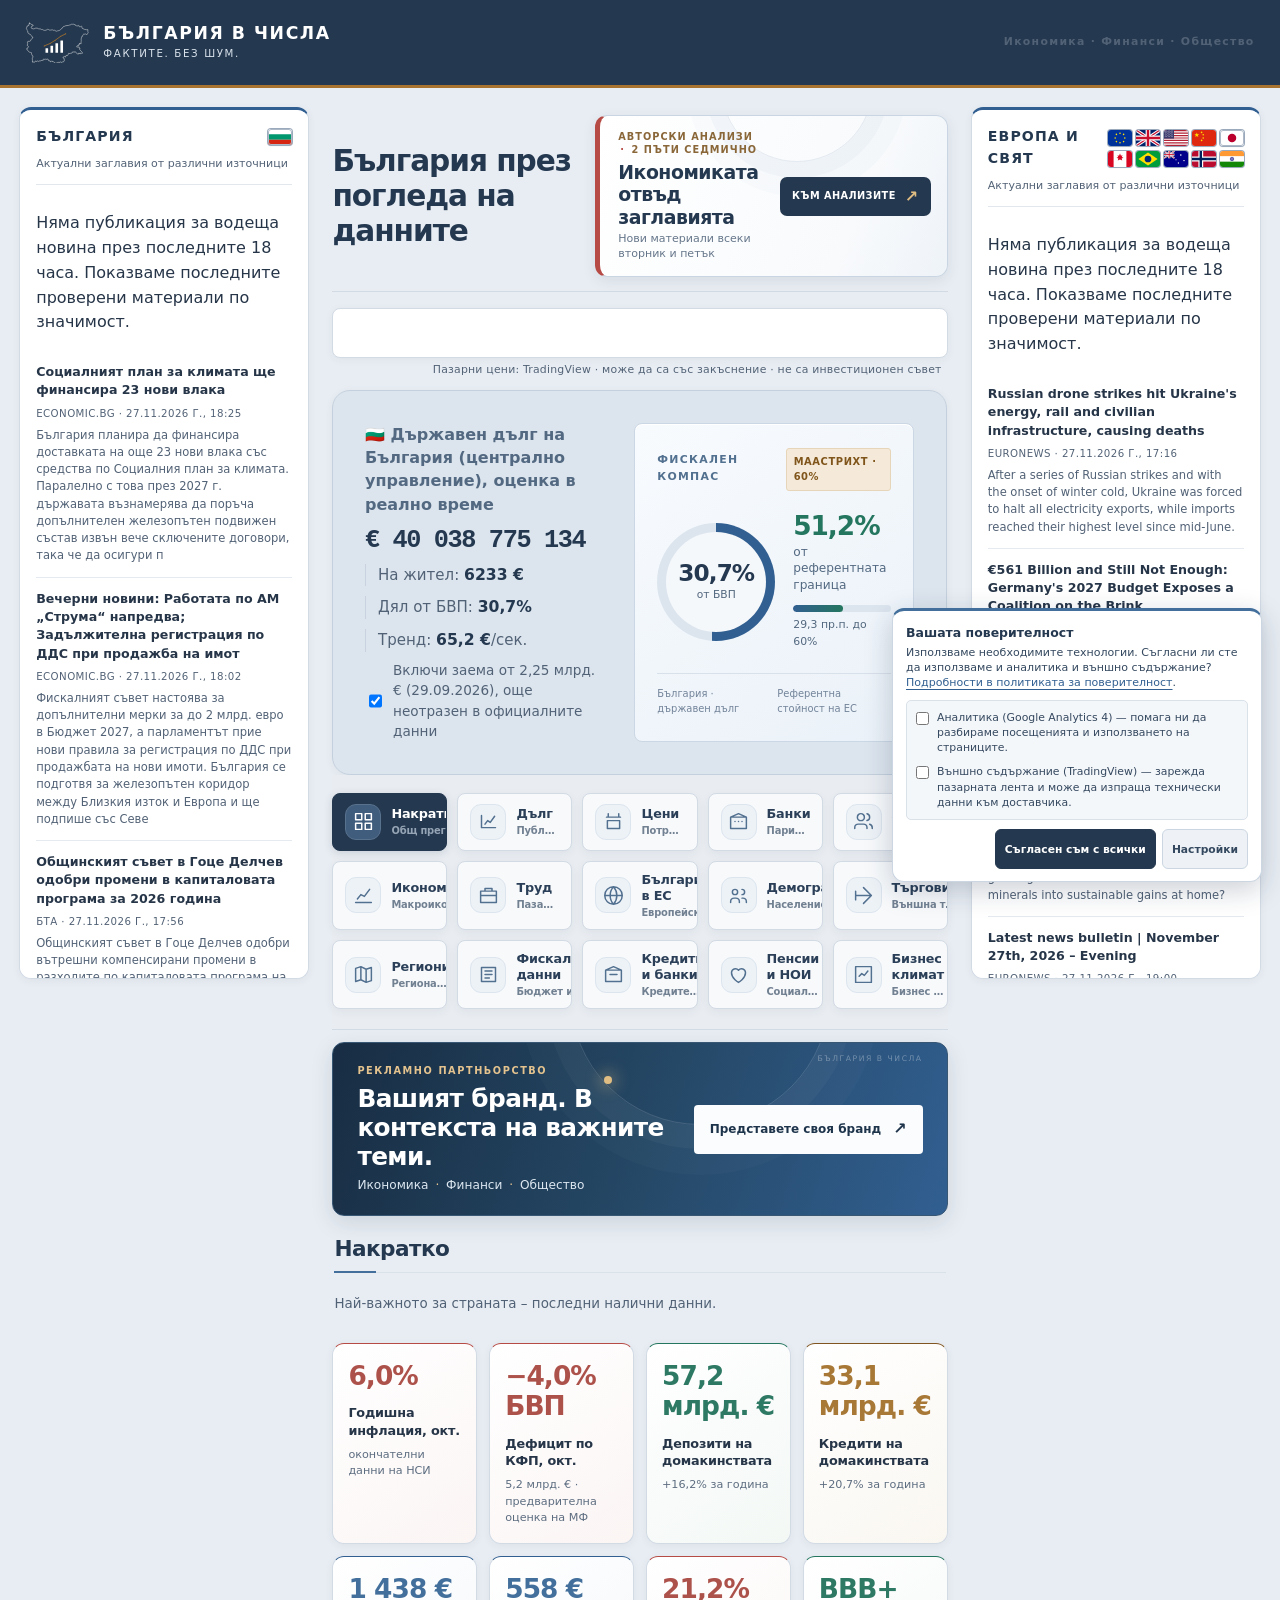
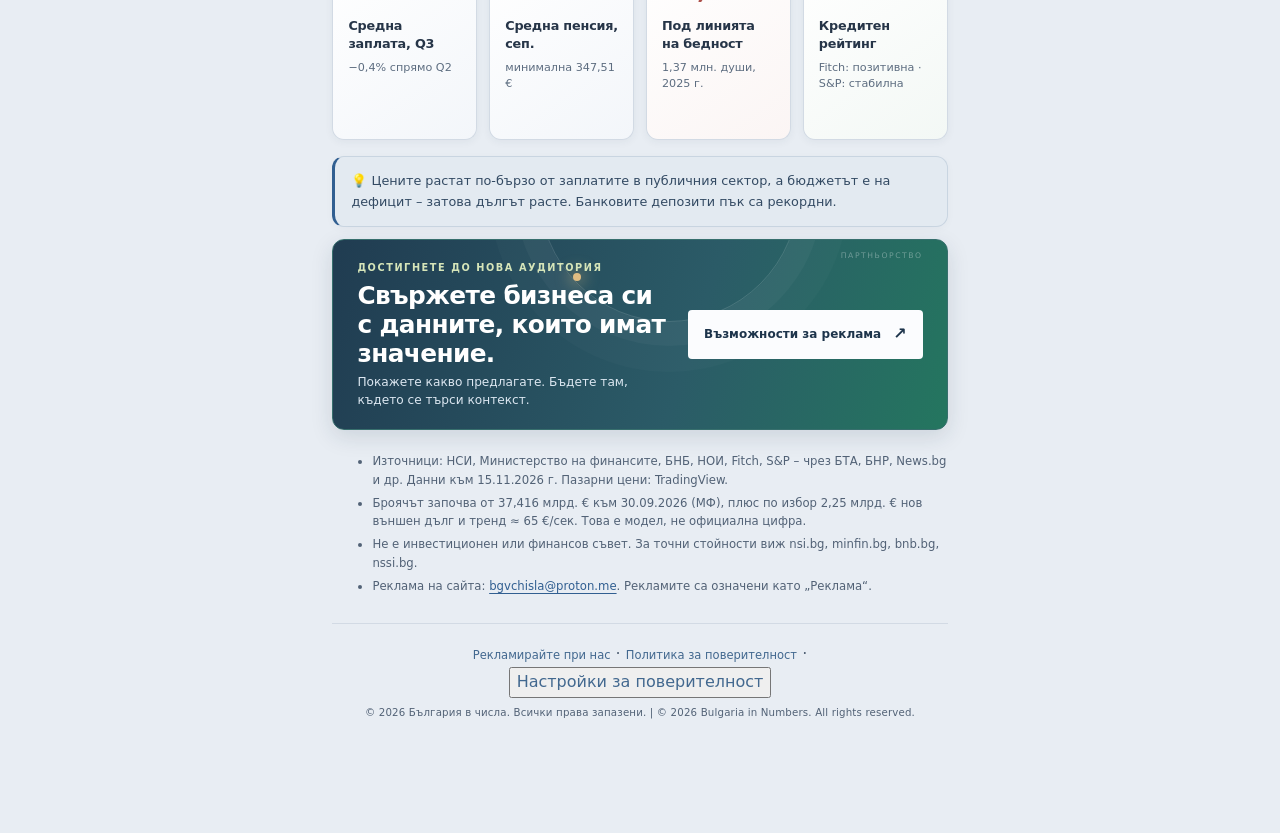
==== commit 9c061eeb: "Improve muted text contrast for accessibility" ====
--- a/index.html
+++ b/index.html
@@ -1252,6 +1252,22 @@
 .news-related a:hover{color:#a64d48}
 .news-more-divider{display:flex;align-items:center;gap:10px;margin:15px 0 10px;color:#536981;font-size:.76rem;font-weight:800;letter-spacing:.04em;text-transform:uppercase}
 .news-more-divider:after{content:"";height:1px;flex:1;background:#d9e1ea}
+</style>
+<style id="accessibility-contrast-fix">
+/* Accessibility: raise muted-text contrast without changing the visual hierarchy. */
+:root{--mu:#526276;--ui-muted:#526276}
+#mk-note,
+.hero>small,.hero .r,label.sw,
+#site-content p.h,
+#site-content .src,#site-content .src li,
+.masthead-note,
+.news-intro,.news-updated,.news-meta,.news-summary,
+.site-footer,.site-footer small{
+  color:#526276;
+}
+.fc-status{
+  color:#80551b;
+}
 </style>
 </head>
 <body>
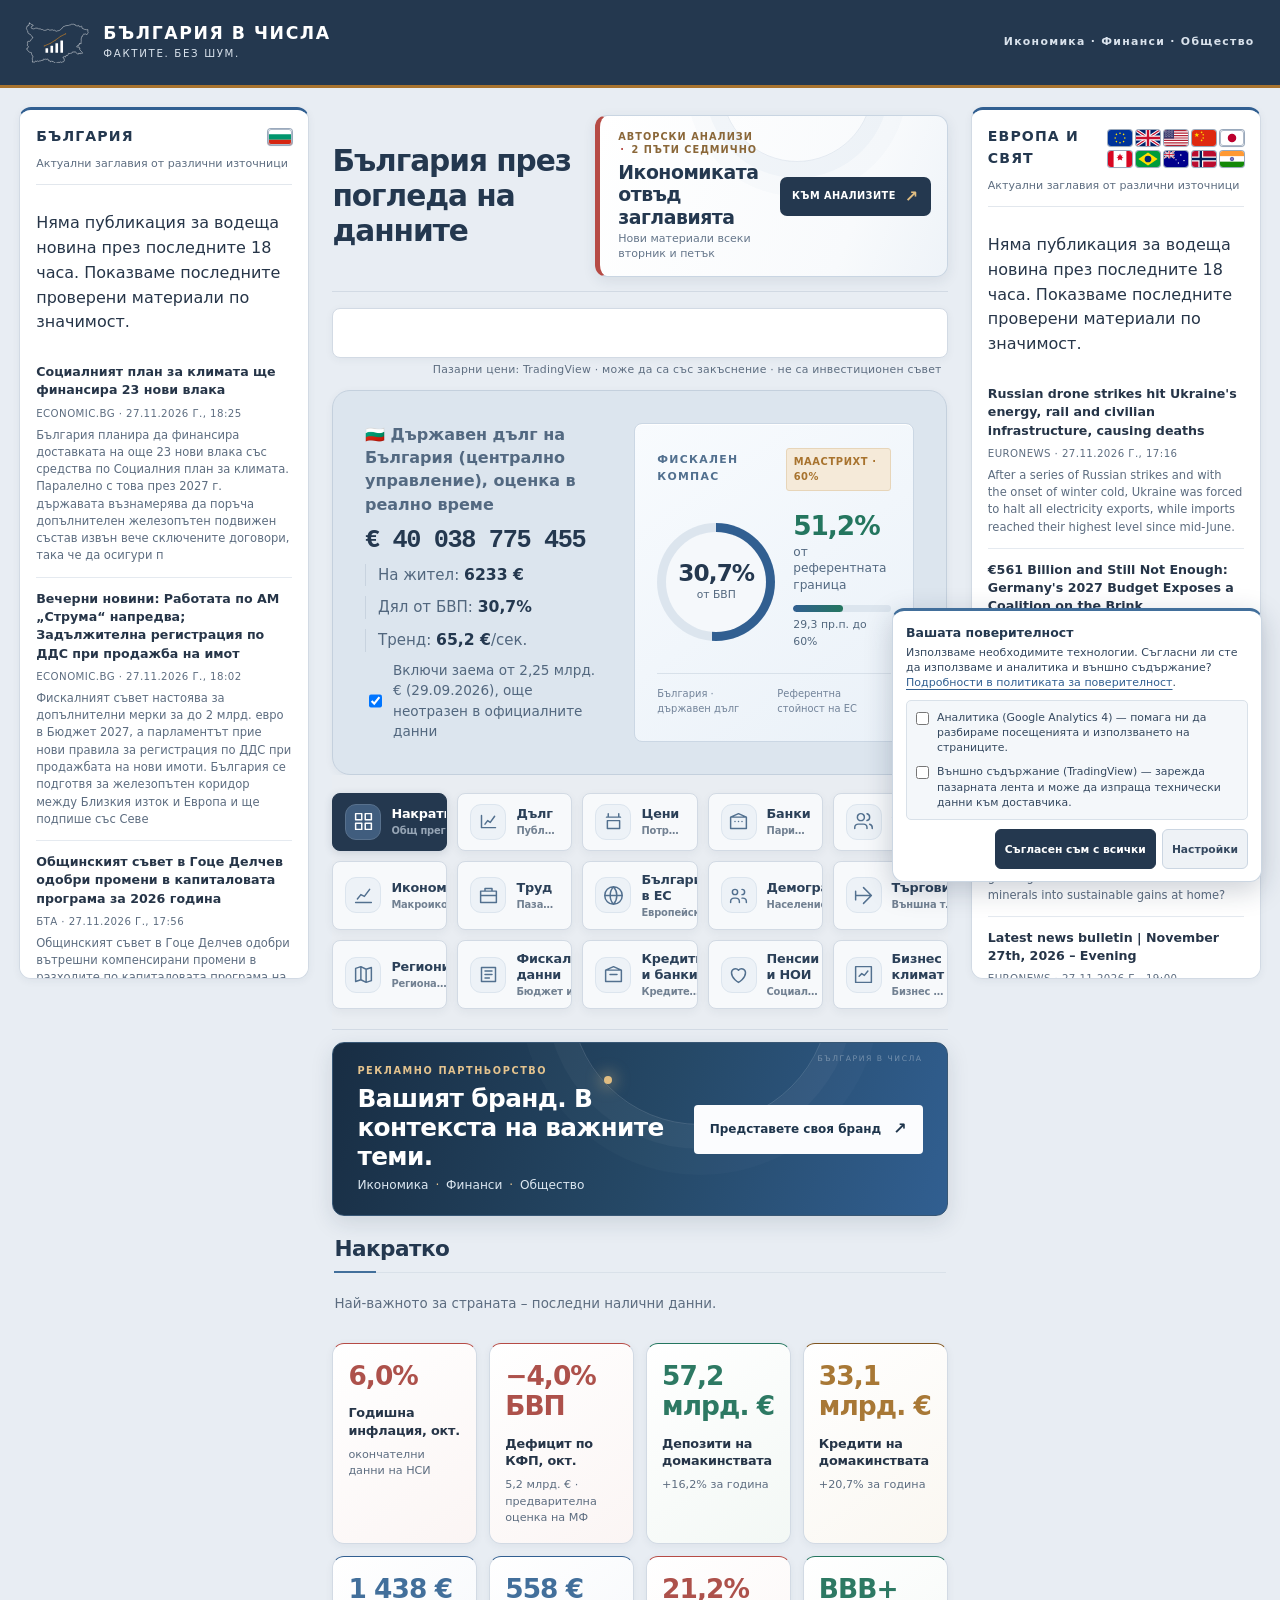
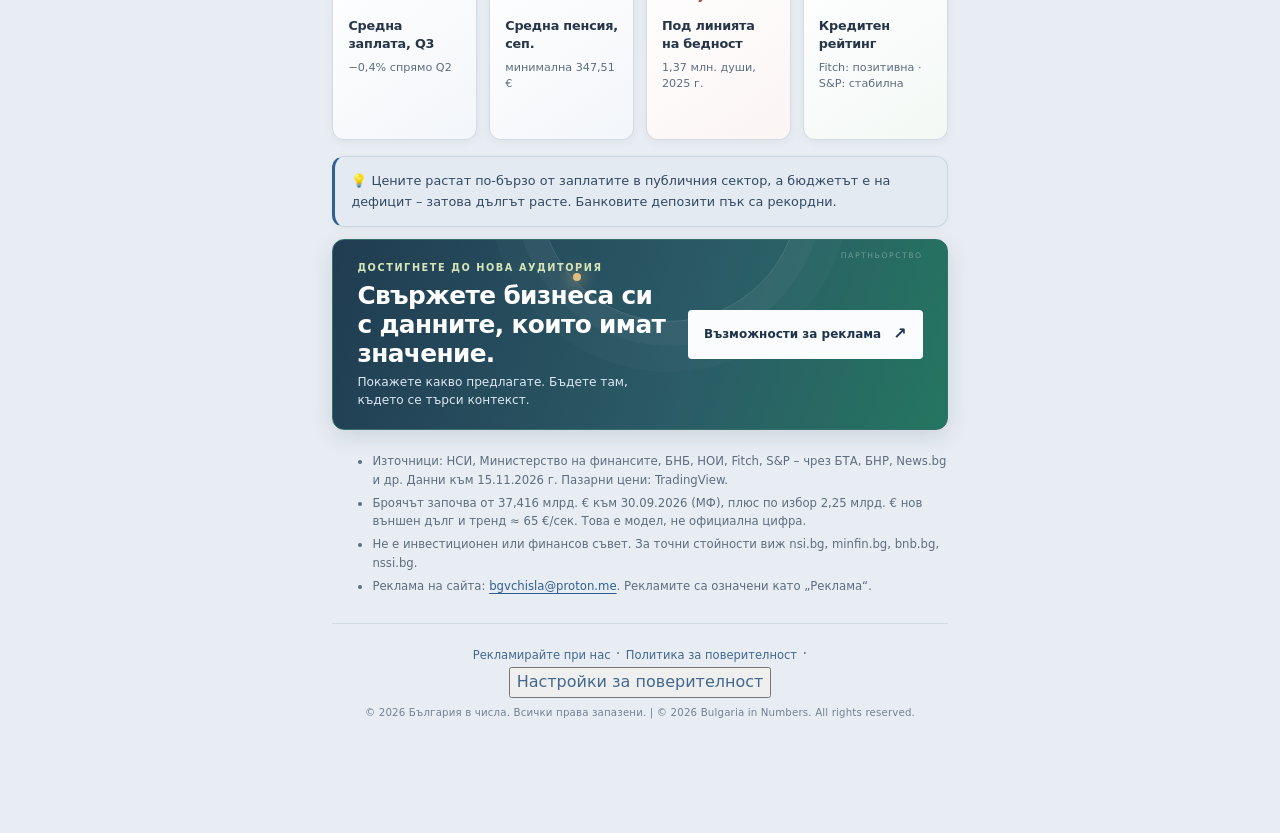
==== commit d1998d15: "Separate contrast styling from CI policy change" ====
--- a/index.html
+++ b/index.html
@@ -1252,22 +1252,6 @@
 .news-related a:hover{color:#a64d48}
 .news-more-divider{display:flex;align-items:center;gap:10px;margin:15px 0 10px;color:#536981;font-size:.76rem;font-weight:800;letter-spacing:.04em;text-transform:uppercase}
 .news-more-divider:after{content:"";height:1px;flex:1;background:#d9e1ea}
-</style>
-<style id="accessibility-contrast-fix">
-/* Accessibility: raise muted-text contrast without changing the visual hierarchy. */
-:root{--mu:#526276;--ui-muted:#526276}
-#mk-note,
-.hero>small,.hero .r,label.sw,
-#site-content p.h,
-#site-content .src,#site-content .src li,
-.masthead-note,
-.news-intro,.news-updated,.news-meta,.news-summary,
-.site-footer,.site-footer small{
-  color:#526276;
-}
-.fc-status{
-  color:#80551b;
-}
 </style>
 </head>
 <body>
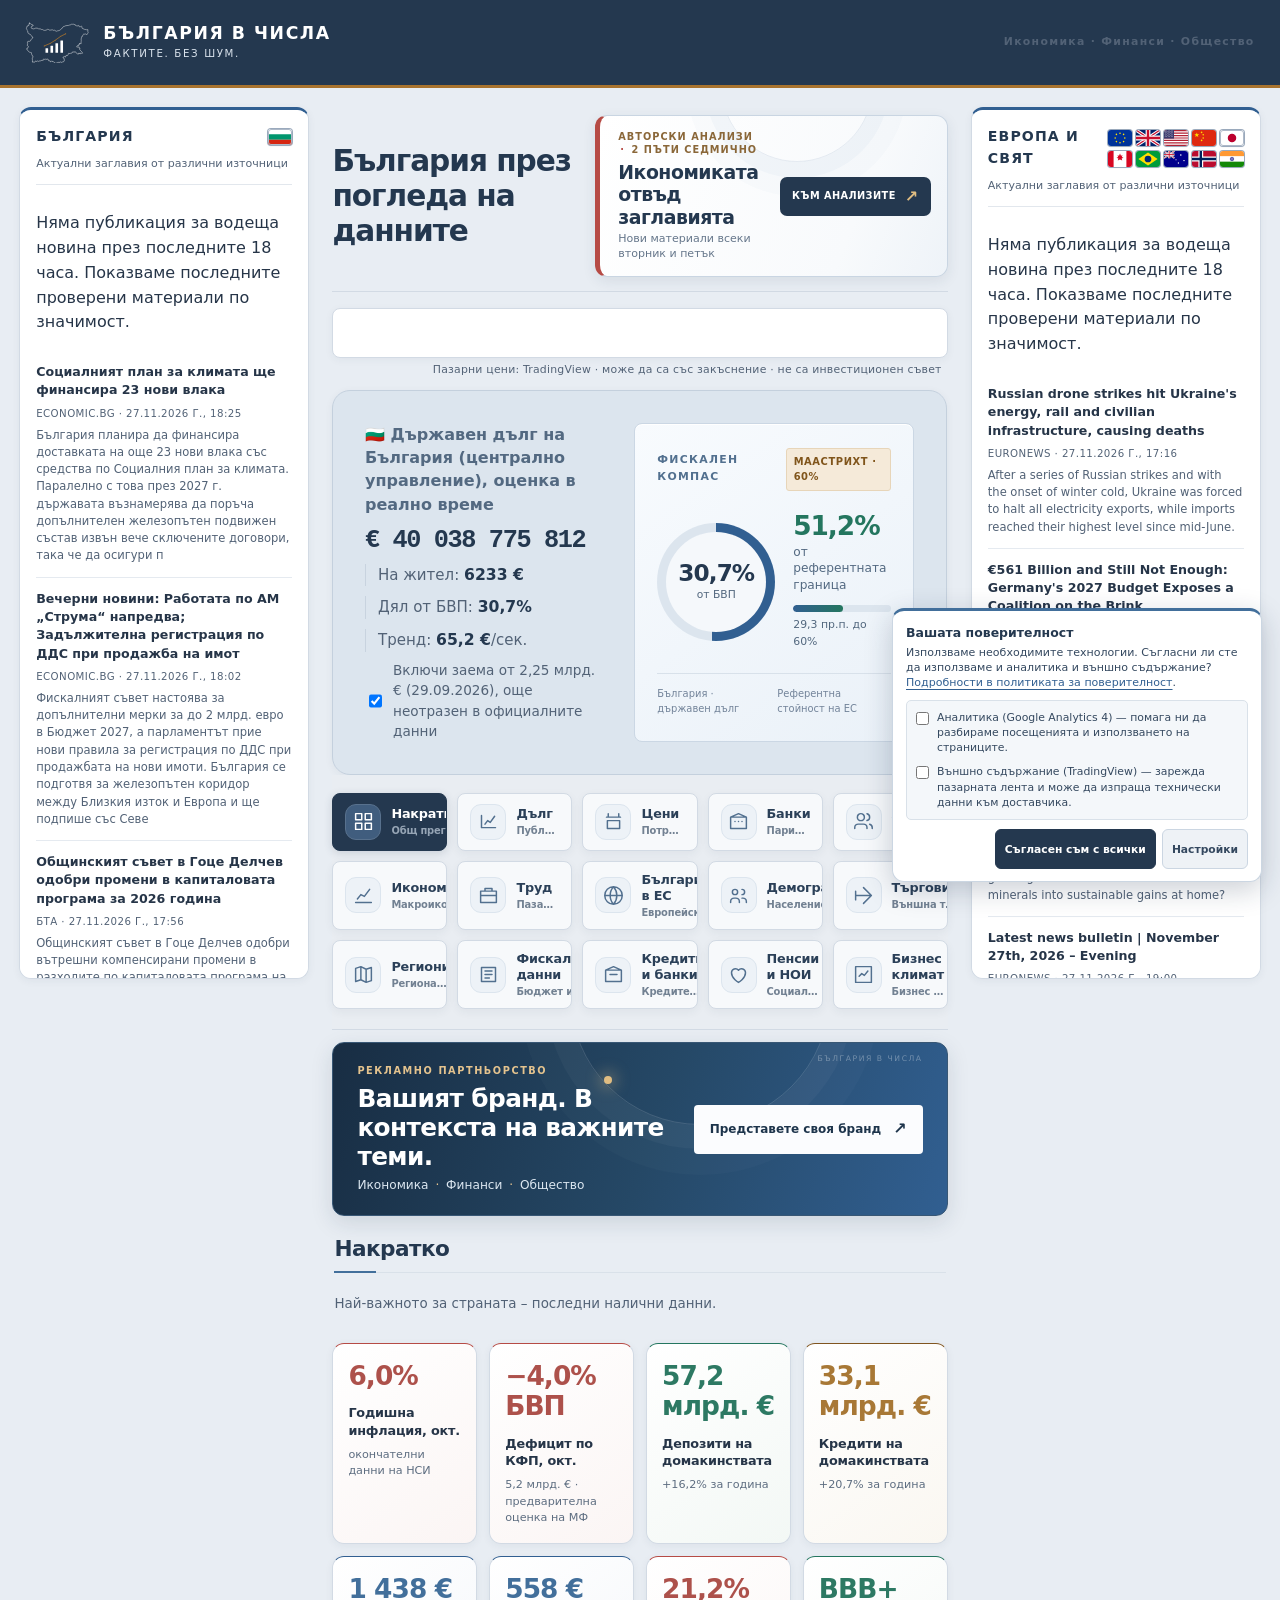
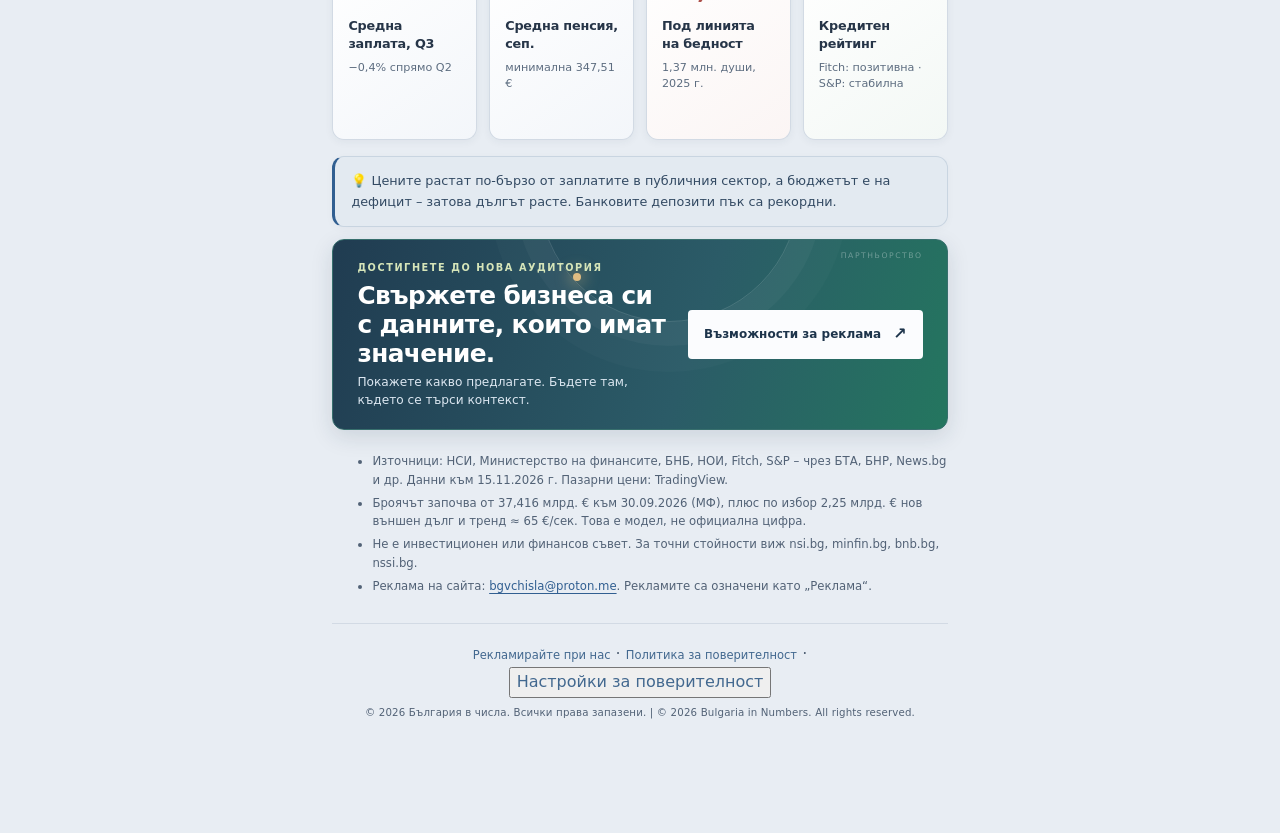
==== commit 2c7cf8b5: "Improve muted text contrast for accessibility" ====
--- a/index.html
+++ b/index.html
@@ -1252,6 +1252,22 @@
 .news-related a:hover{color:#a64d48}
 .news-more-divider{display:flex;align-items:center;gap:10px;margin:15px 0 10px;color:#536981;font-size:.76rem;font-weight:800;letter-spacing:.04em;text-transform:uppercase}
 .news-more-divider:after{content:"";height:1px;flex:1;background:#d9e1ea}
+</style>
+<style id="accessibility-contrast-fix">
+/* Accessibility: raise muted-text contrast without changing the visual hierarchy. */
+:root{--mu:#526276;--ui-muted:#526276}
+#mk-note,
+.hero>small,.hero .r,label.sw,
+#site-content p.h,
+#site-content .src,#site-content .src li,
+.masthead-note,
+.news-intro,.news-updated,.news-meta,.news-summary,
+.site-footer,.site-footer small{
+  color:#526276;
+}
+.fc-status{
+  color:#80551b;
+}
 </style>
 </head>
 <body>
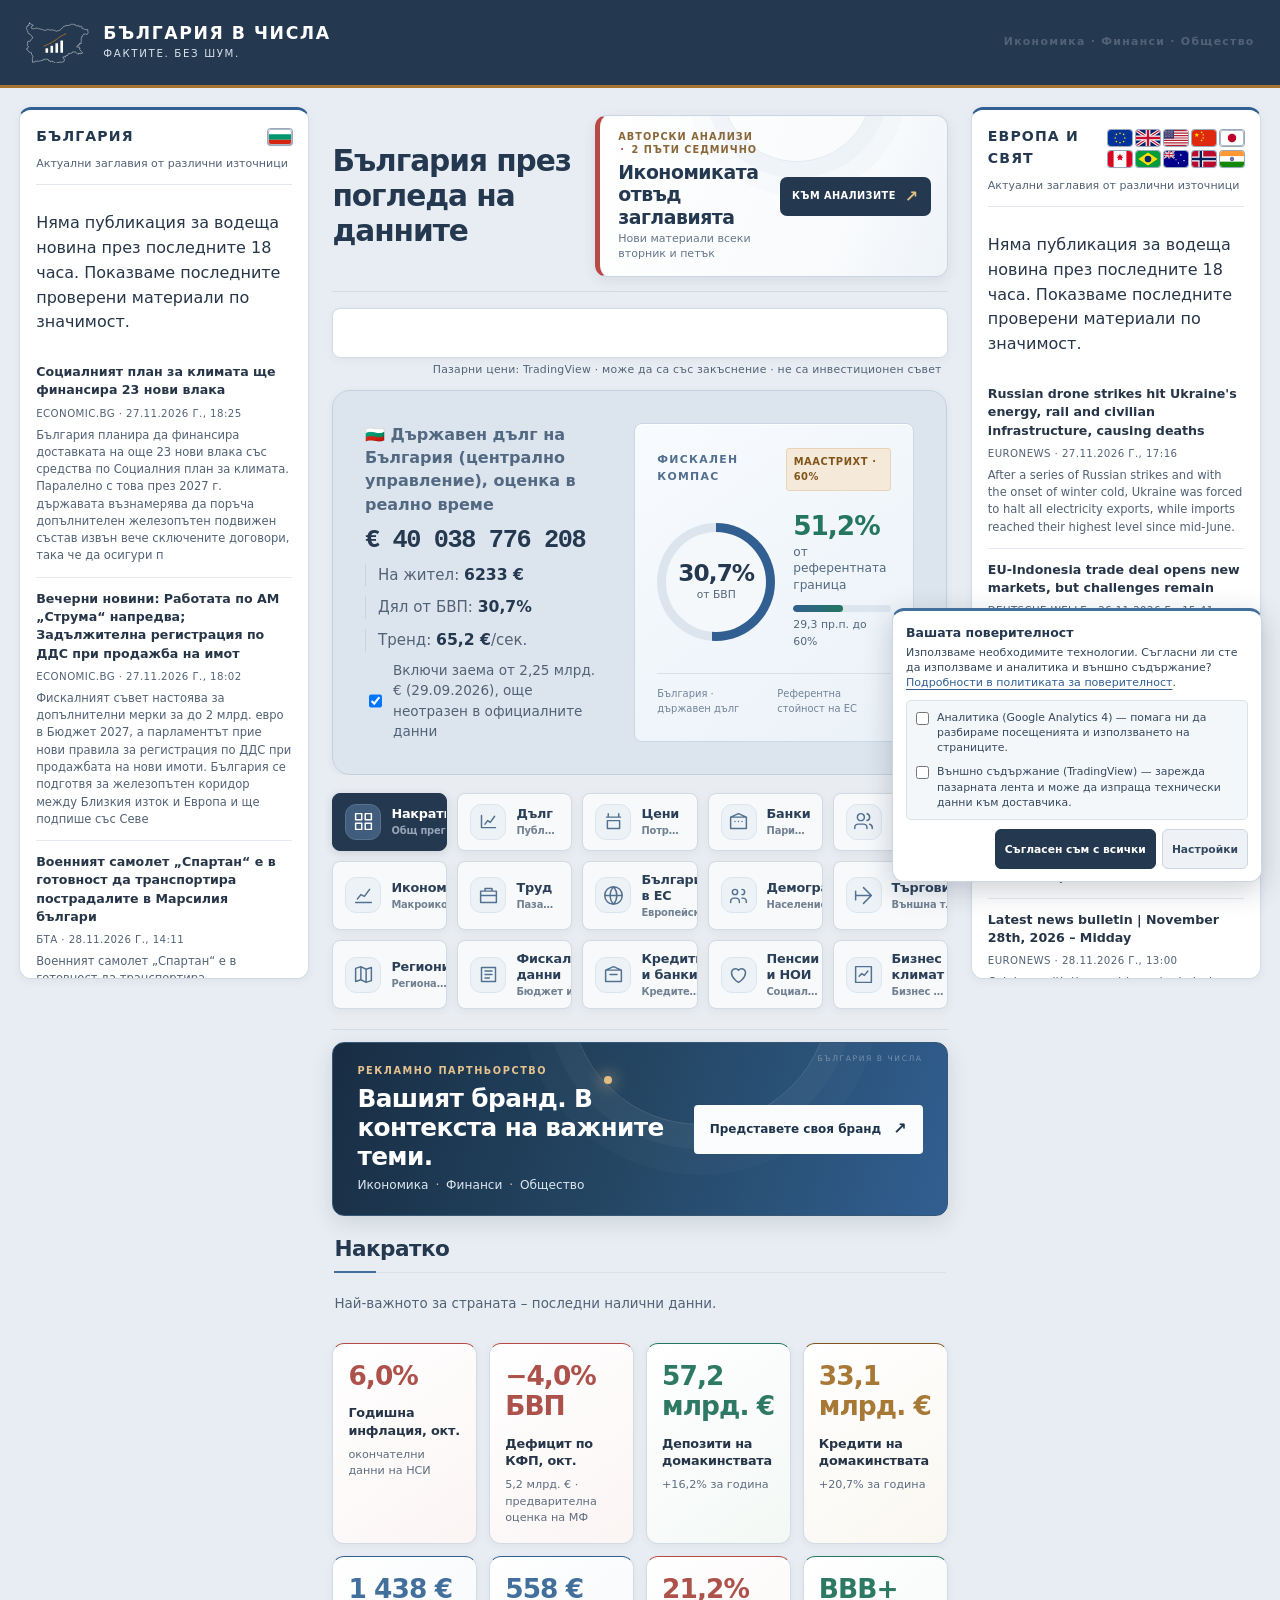
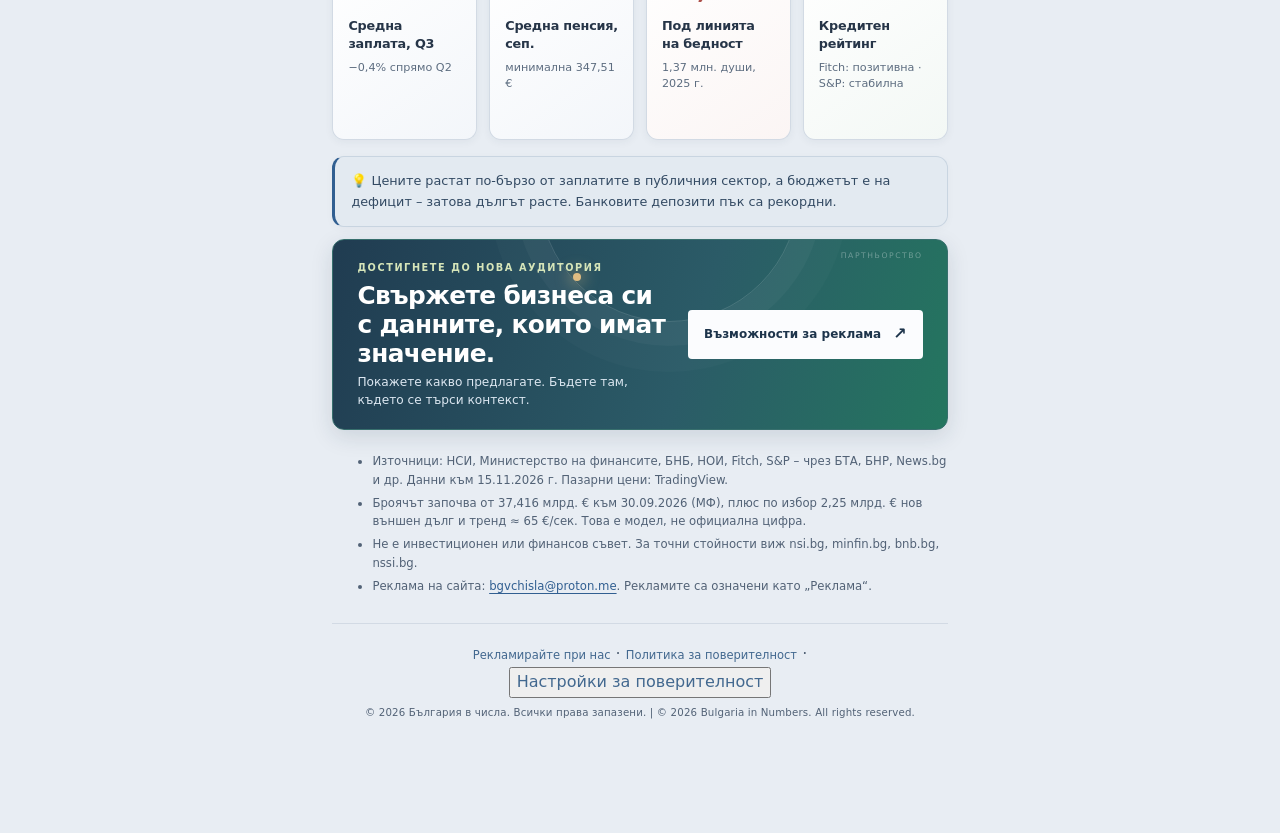
==== commit f2c0d371: "Hide debt hero outside overview section" ====
--- a/index.html
+++ b/index.html
@@ -905,7 +905,8 @@
  #site-content .mobile-nav-current{min-width:0;overflow:hidden;text-overflow:ellipsis;white-space:nowrap}
  #site-content .mobile-nav-chevron{font-size:1.2rem;line-height:1;color:#66809b}
  #site-content nav#nav{position:relative!important;top:auto!important;z-index:auto!important;display:grid!important;grid-template-columns:repeat(2,minmax(0,1fr))!important;gap:8px!important;padding:8px 0 12px!important;overflow:visible!important}
- #site-content nav#nav.mobile-collapsed{display:none!important}
+ #site-content.section-hero-hidden>.hero{display:none!important}
+#site-content nav#nav.mobile-collapsed{display:none!important}
  #site-content nav#nav button{
   display:grid!important;grid-template-columns:28px minmax(0,1fr)!important;
   align-items:center;gap:8px!important;width:100%;min-width:0;min-height:52px!important;
@@ -1643,6 +1644,7 @@
   section.classList.toggle("on",section===target);
  });
  navToggle.querySelector(".mobile-nav-current").textContent=navButtons[index].querySelector(".nav-title").textContent+" · Всички раздели";
+ document.getElementById("site-content").classList.toggle("section-hero-hidden",index!==0);
  setNavCollapsed(true);
 }
 navButtons.forEach(function(button){
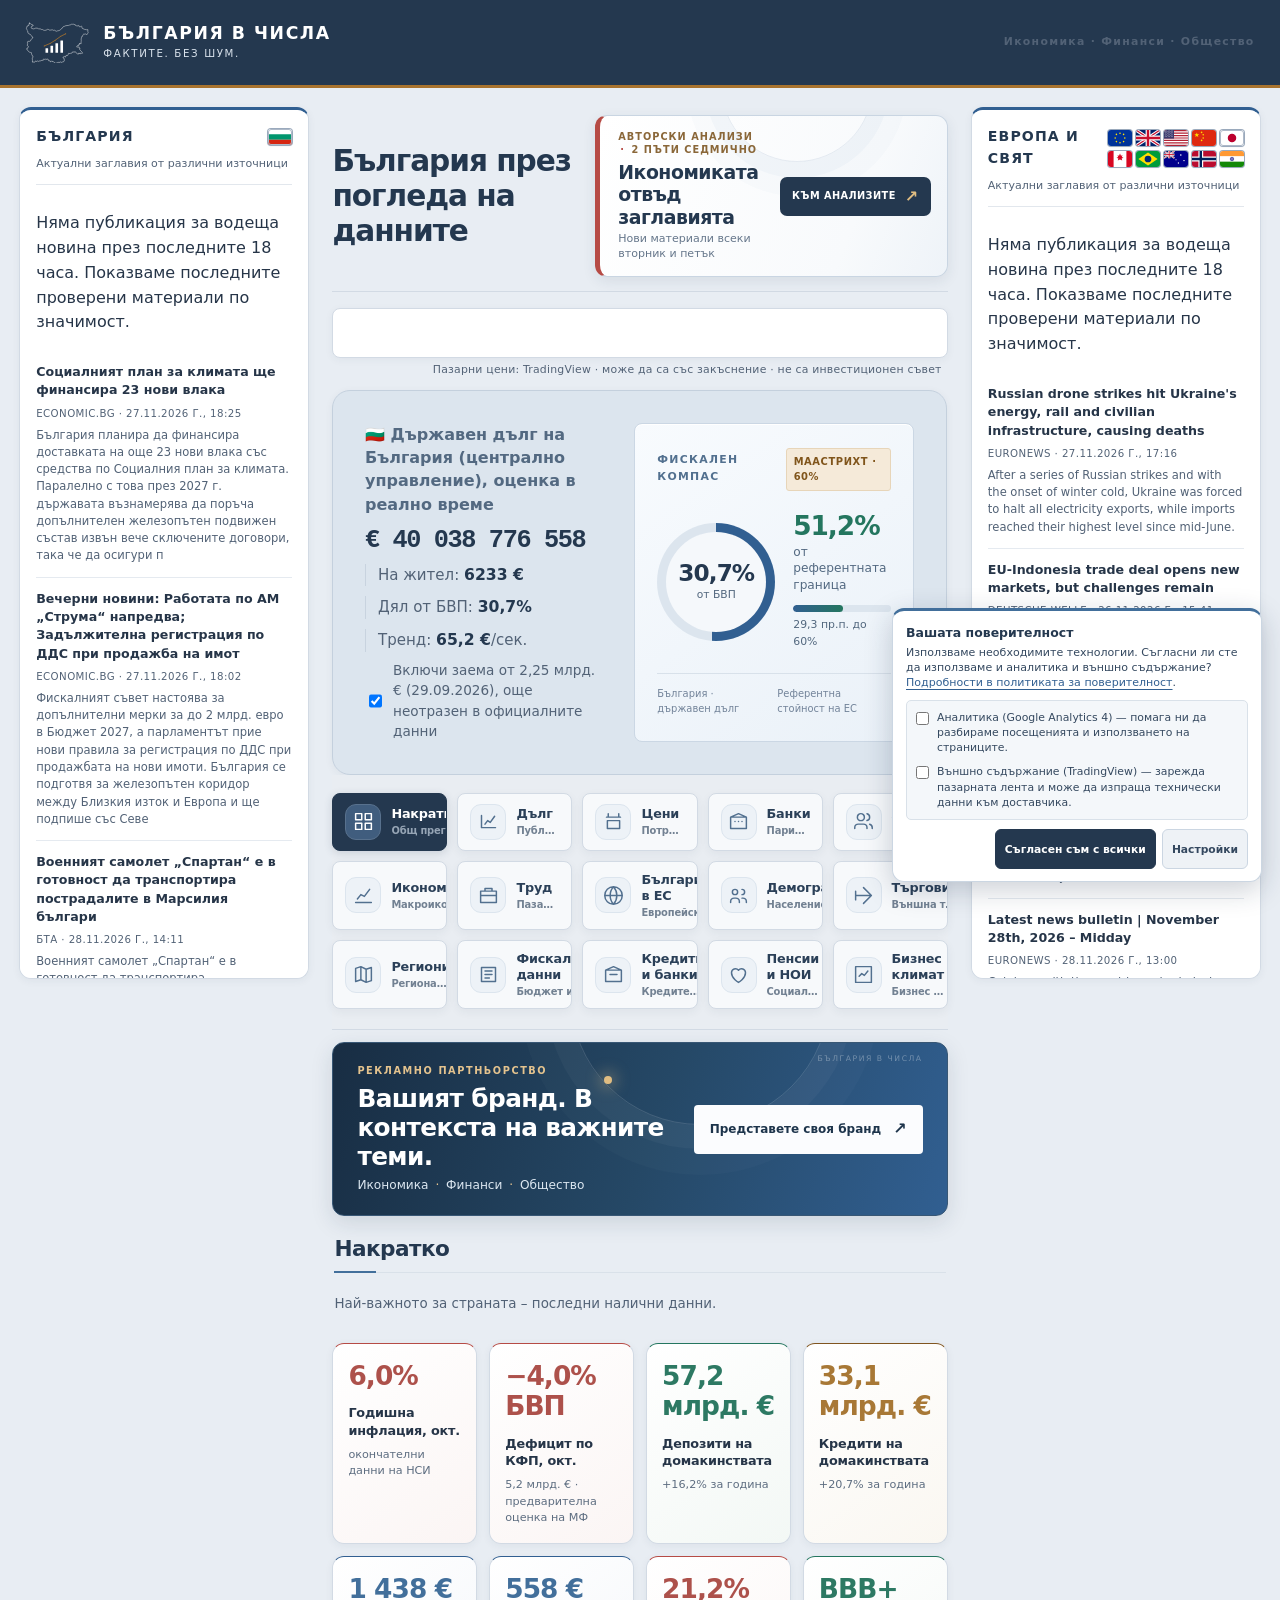
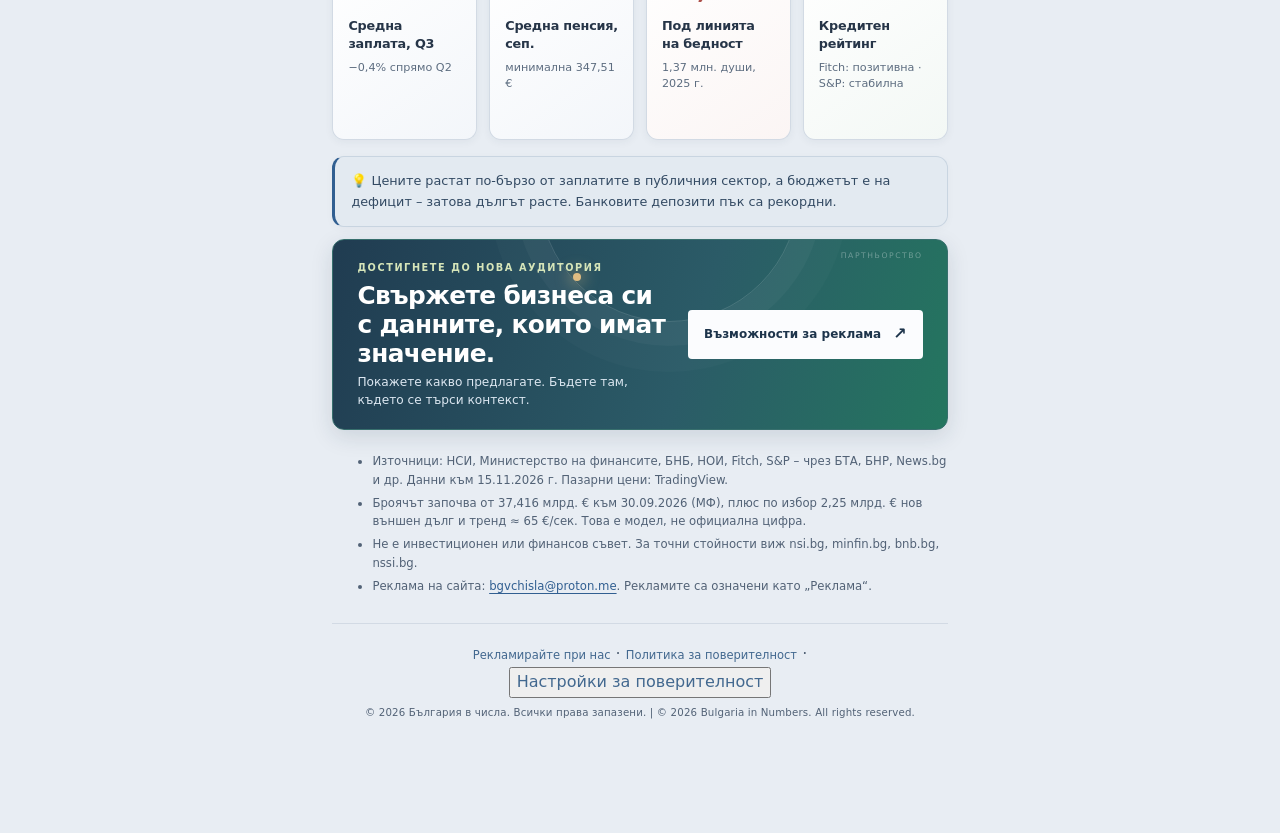
==== commit 490a0632: "Correct hero visibility selector scope" ====
--- a/index.html
+++ b/index.html
@@ -905,7 +905,7 @@
  #site-content .mobile-nav-current{min-width:0;overflow:hidden;text-overflow:ellipsis;white-space:nowrap}
  #site-content .mobile-nav-chevron{font-size:1.2rem;line-height:1;color:#66809b}
  #site-content nav#nav{position:relative!important;top:auto!important;z-index:auto!important;display:grid!important;grid-template-columns:repeat(2,minmax(0,1fr))!important;gap:8px!important;padding:8px 0 12px!important;overflow:visible!important}
- #site-content.section-hero-hidden>.hero{display:none!important}
+ #site-content.section-hero-hidden .hero{display:none!important}
 #site-content nav#nav.mobile-collapsed{display:none!important}
  #site-content nav#nav button{
   display:grid!important;grid-template-columns:28px minmax(0,1fr)!important;
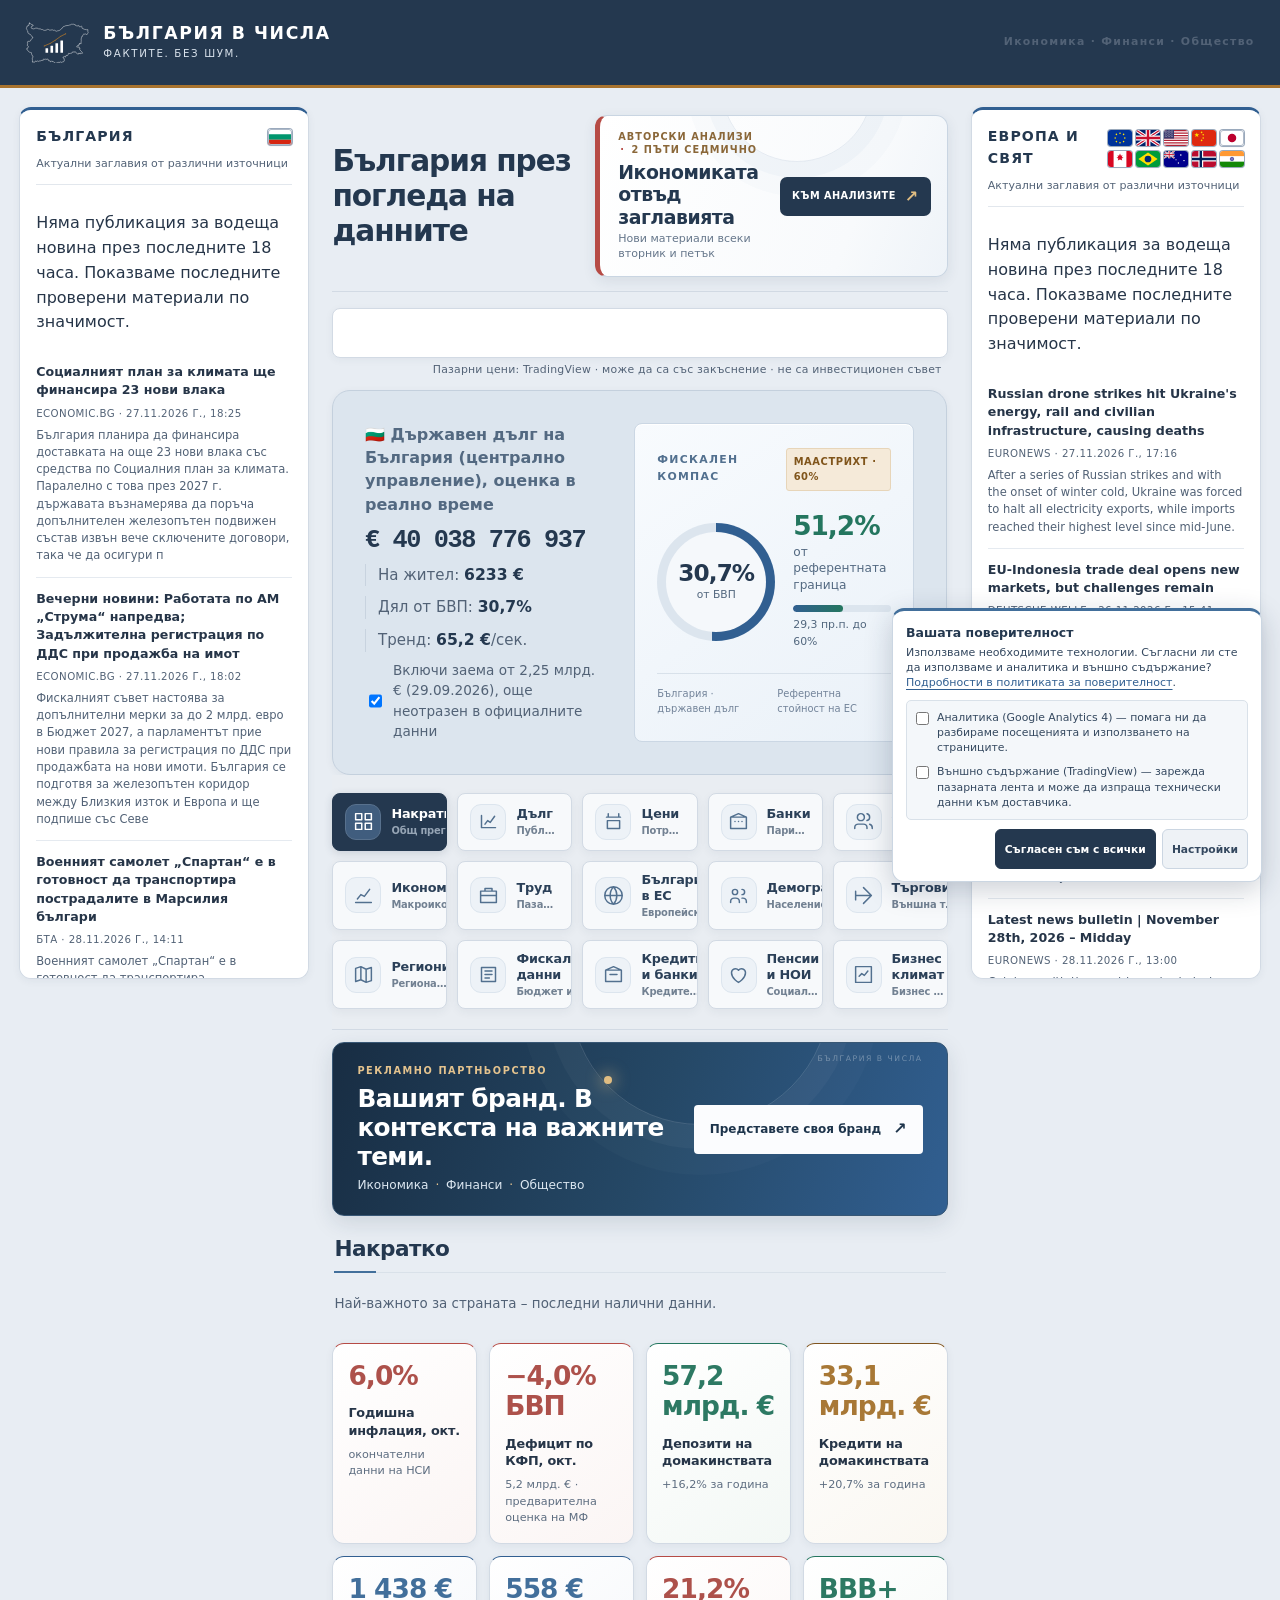
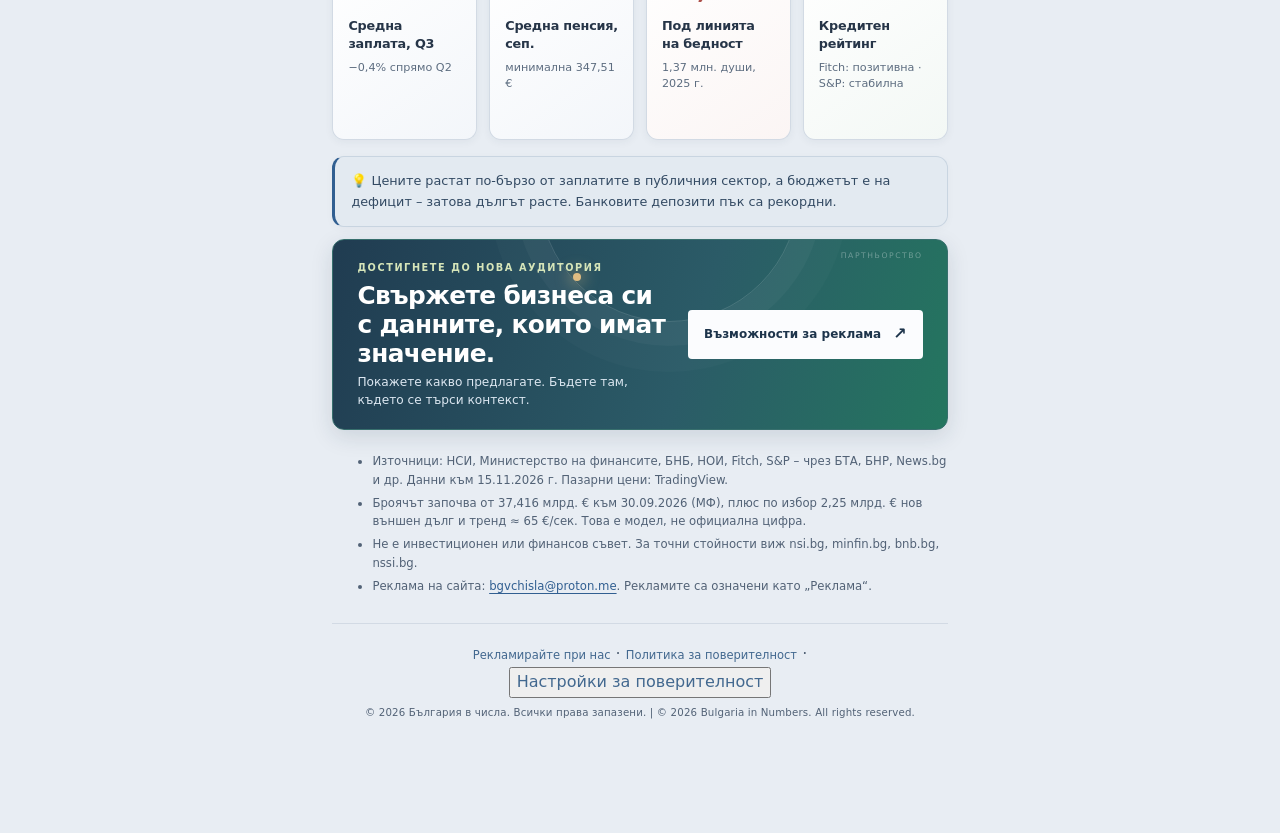
==== commit ab1eb89a: "Fix mobile navigation toggle CSS visibility" ====
--- a/index.html
+++ b/index.html
@@ -1268,6 +1268,18 @@
 }
 .fc-status{
   color:#80551b;
+}
+</style>
+<style id="mobile-nav-toggle-visibility-fix">
+/* Явно правило с висока специфичност за мобилния бутон след всички основни стилове. */
+@media (max-width:639px){
+ #site-content main#main-content > button#mobile-nav-toggle.mobile-nav-toggle.nav-toggle-visible.mobile-visible{
+  display:flex!important;
+  visibility:visible!important;
+  opacity:1!important;
+  width:100%!important;
+  min-height:46px!important;
+ }
 }
 </style>
 </head>
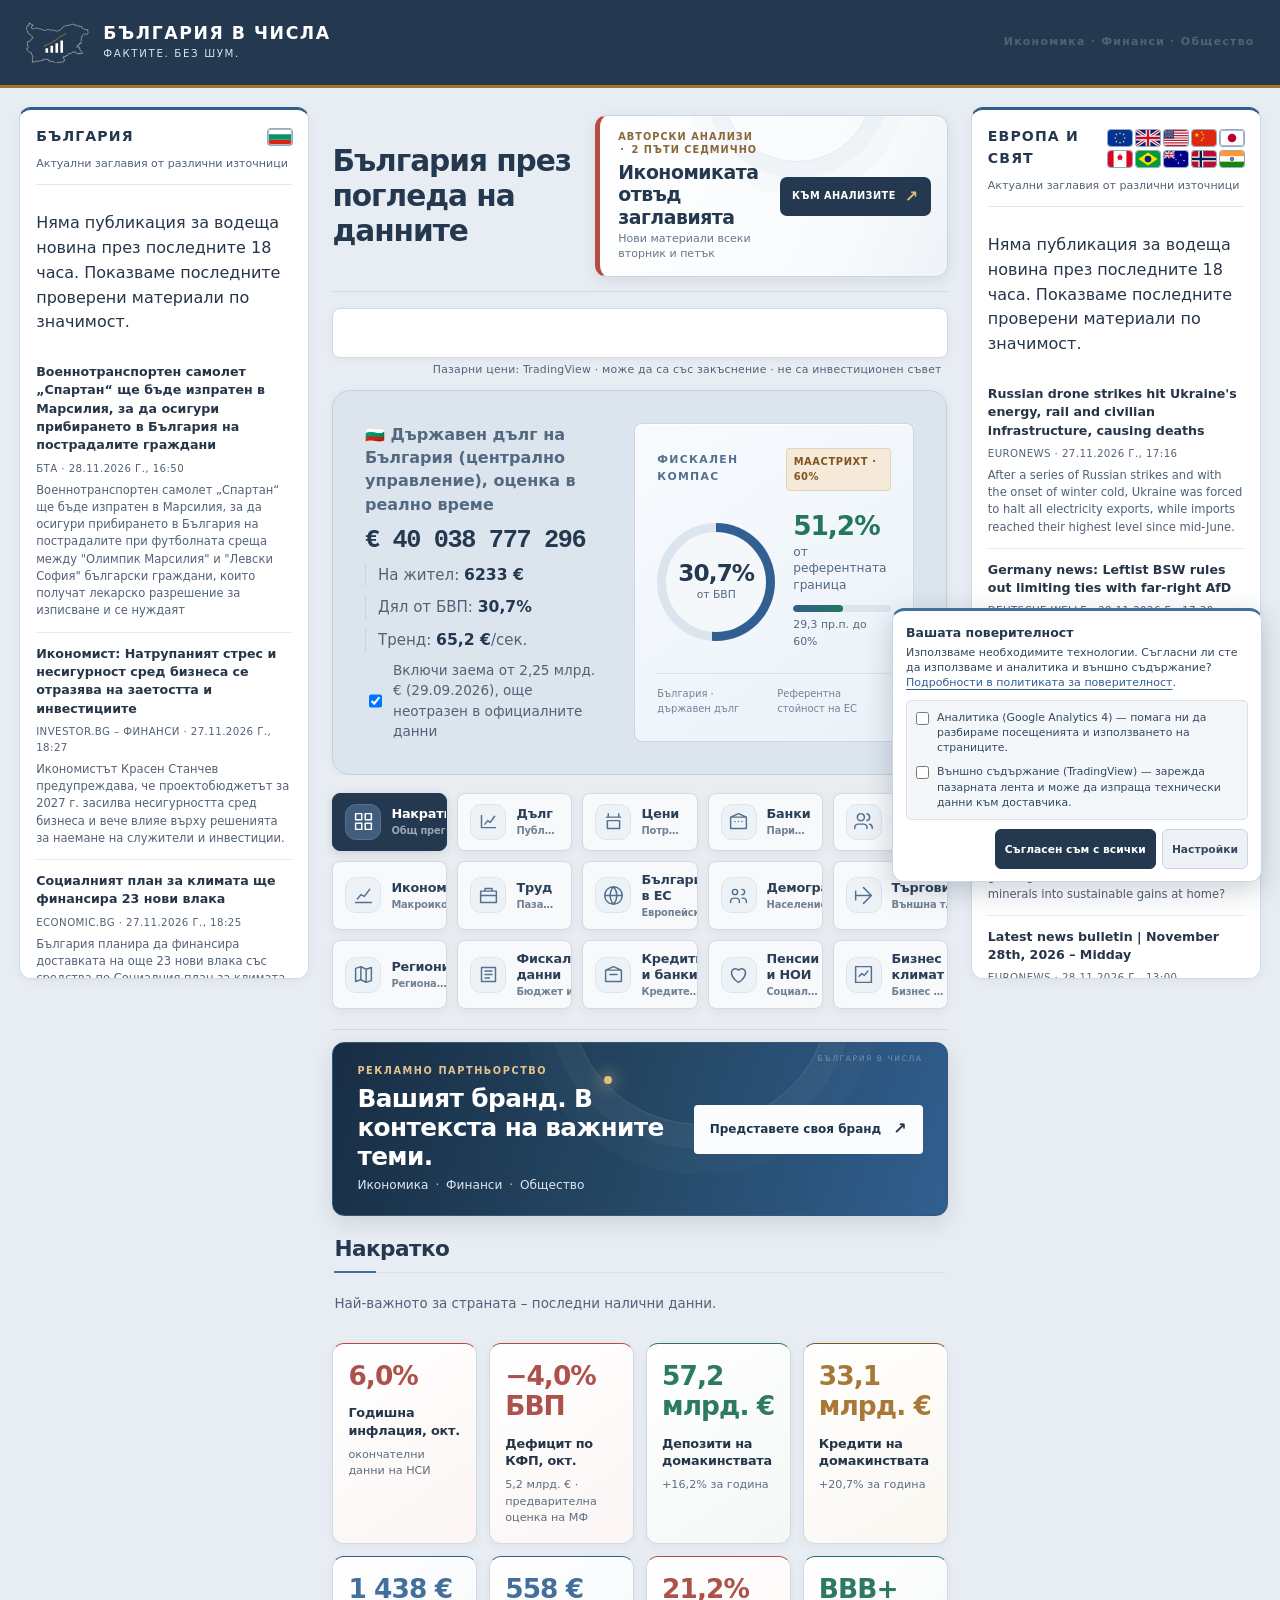
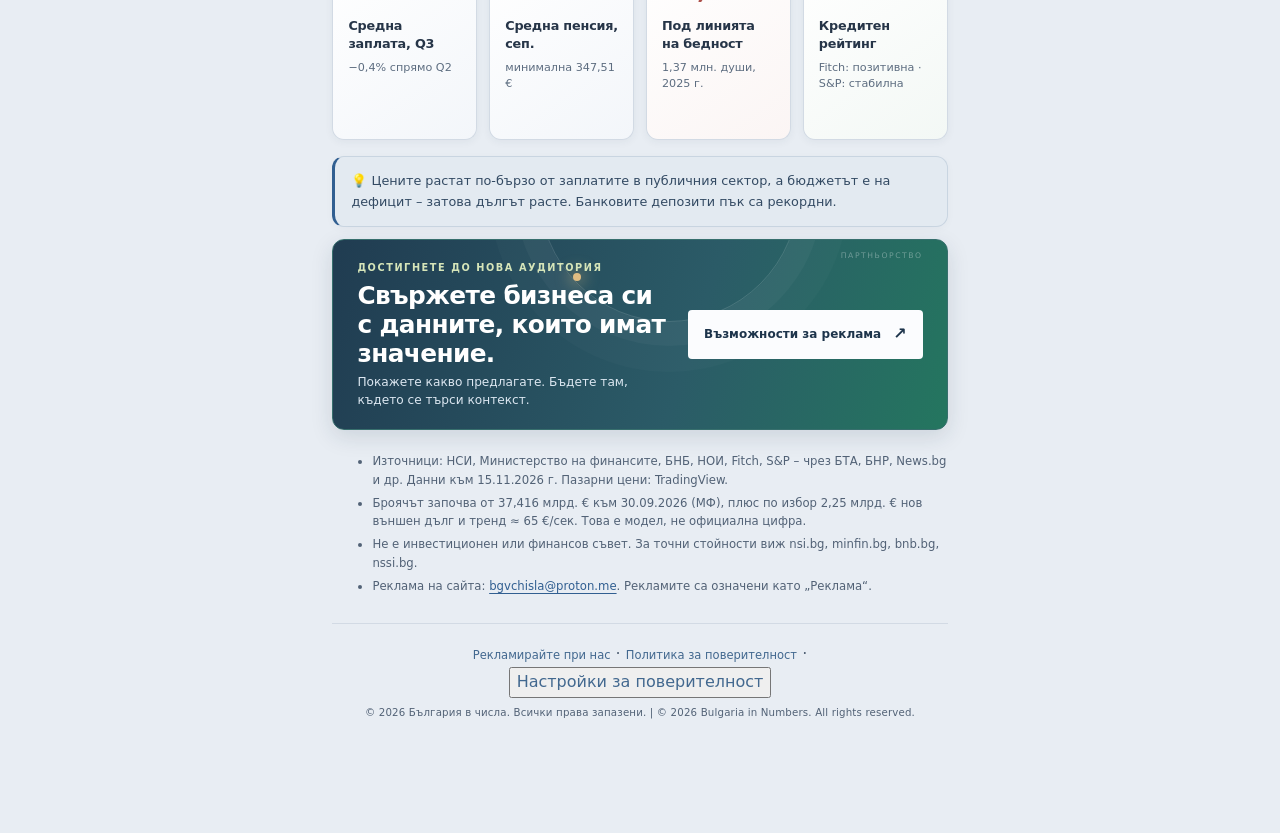
==== commit 5991c98d: "Fix hero visibility across all viewports" ====
--- a/index.html
+++ b/index.html
@@ -60,6 +60,7 @@
 body::before{content:"";position:fixed;inset:0 0 auto;height:env(safe-area-inset-top,0px);background:var(--bg);z-index:10}
 main{max-width:1120px;margin:0 auto;padding:14px 14px 48px}
 .hero{background:var(--card);border:1px solid var(--bd);border-radius:20px;padding:20px 14px;text-align:center}
+#site-content.section-hero-hidden .hero{display:none!important}
 .hero small{color:var(--mu);font-size:.8rem}
 .hero .n{font-family:ui-monospace,Menlo,Consolas,monospace;font-size:clamp(1.6rem,8.5vw,4rem);font-weight:700;color:var(--ac);font-variant-numeric:tabular-nums;margin:6px 0;word-break:break-all}
 .hero .r{display:flex;justify-content:center;gap:18px;flex-wrap:wrap;font-size:.8rem;color:var(--mu)}
@@ -905,7 +906,7 @@
  #site-content .mobile-nav-current{min-width:0;overflow:hidden;text-overflow:ellipsis;white-space:nowrap}
  #site-content .mobile-nav-chevron{font-size:1.2rem;line-height:1;color:#66809b}
  #site-content nav#nav{position:relative!important;top:auto!important;z-index:auto!important;display:grid!important;grid-template-columns:repeat(2,minmax(0,1fr))!important;gap:8px!important;padding:8px 0 12px!important;overflow:visible!important}
- #site-content.section-hero-hidden .hero{display:none!important}
+
 #site-content nav#nav.mobile-collapsed{display:none!important}
  #site-content nav#nav button{
   display:grid!important;grid-template-columns:28px minmax(0,1fr)!important;
